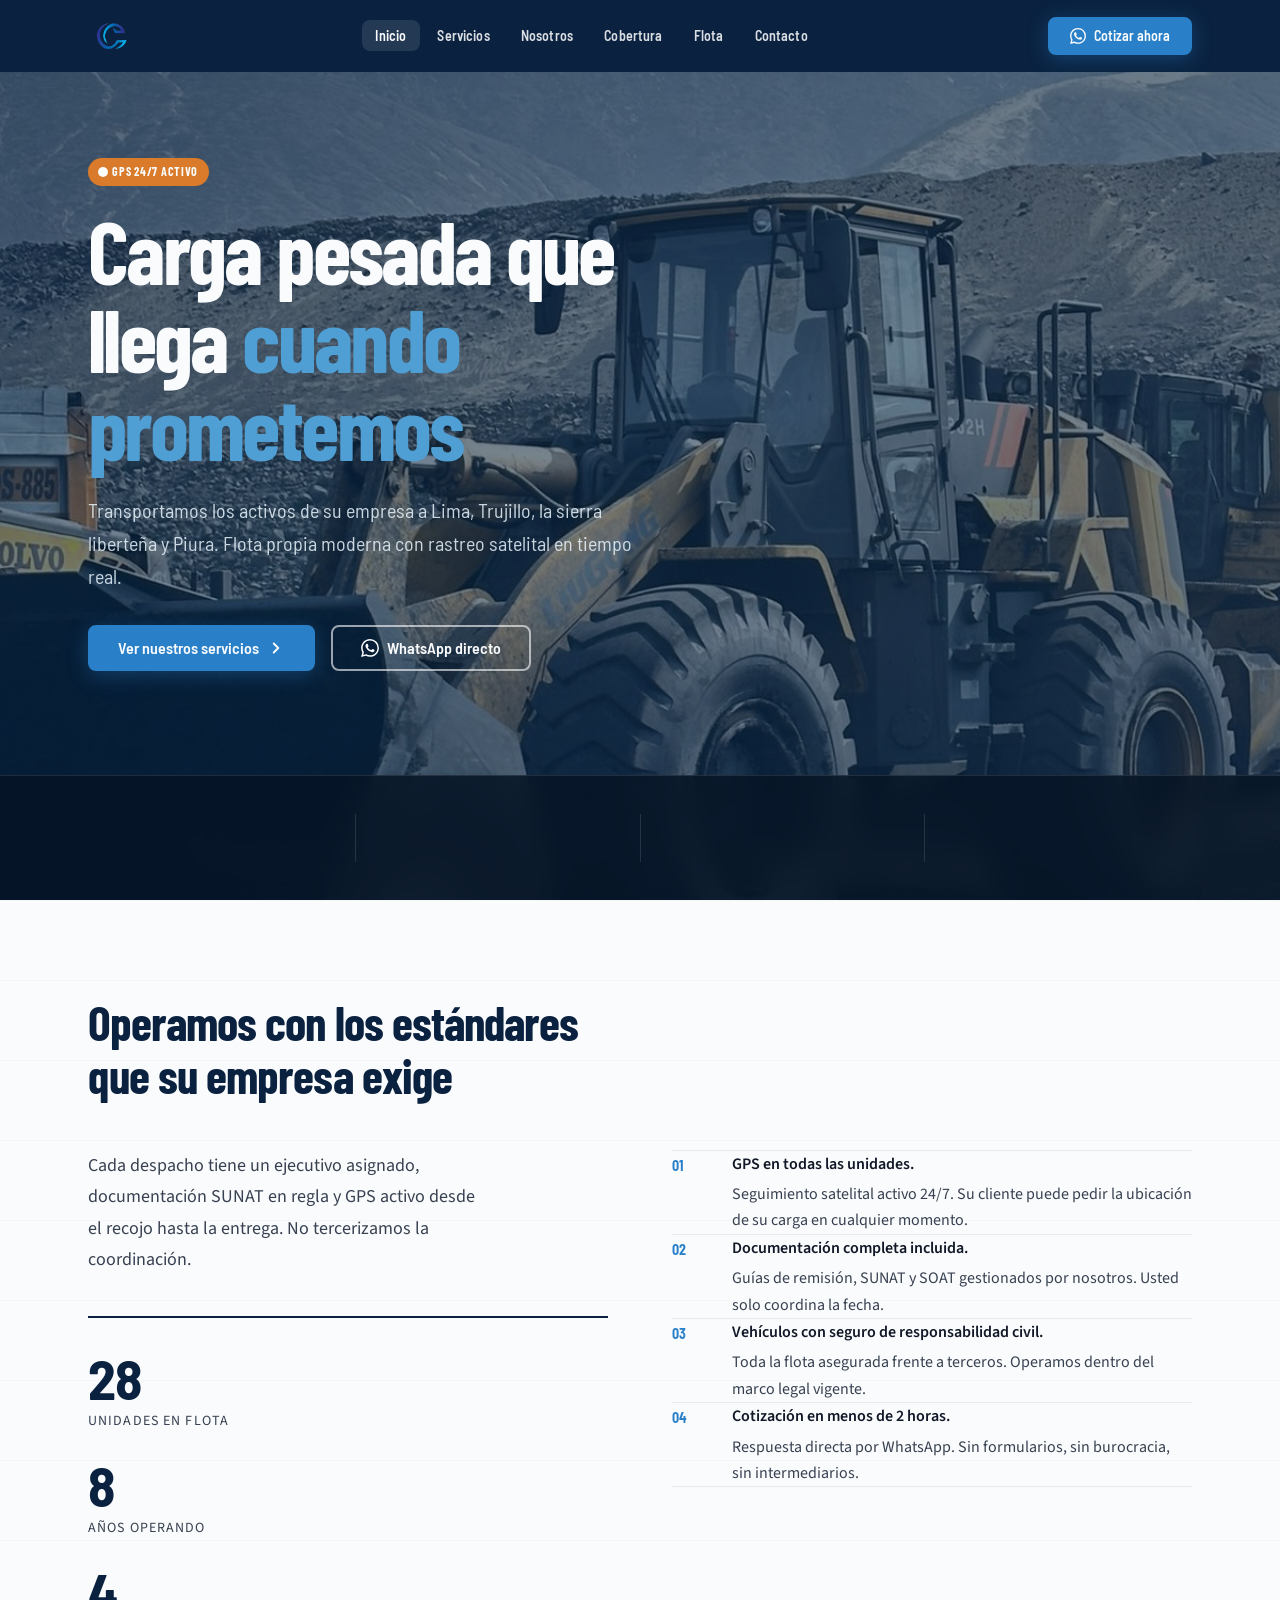
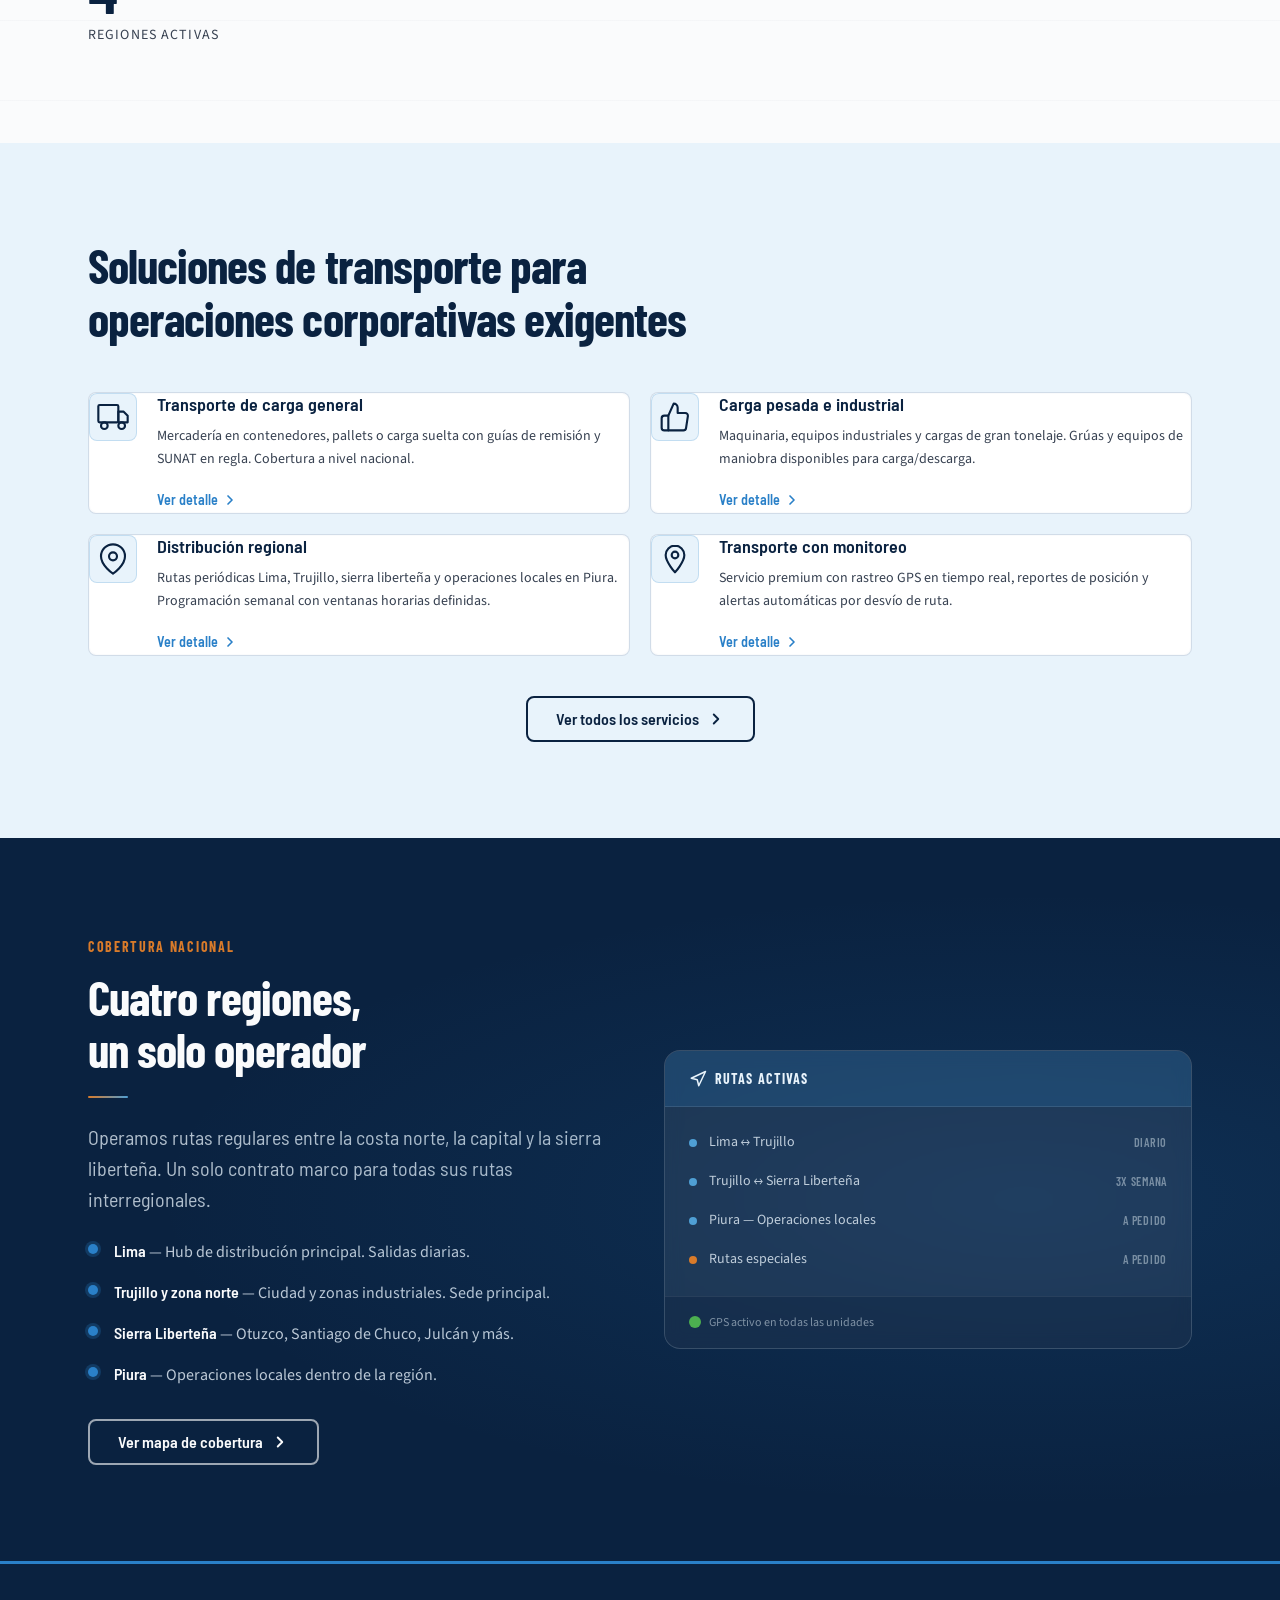
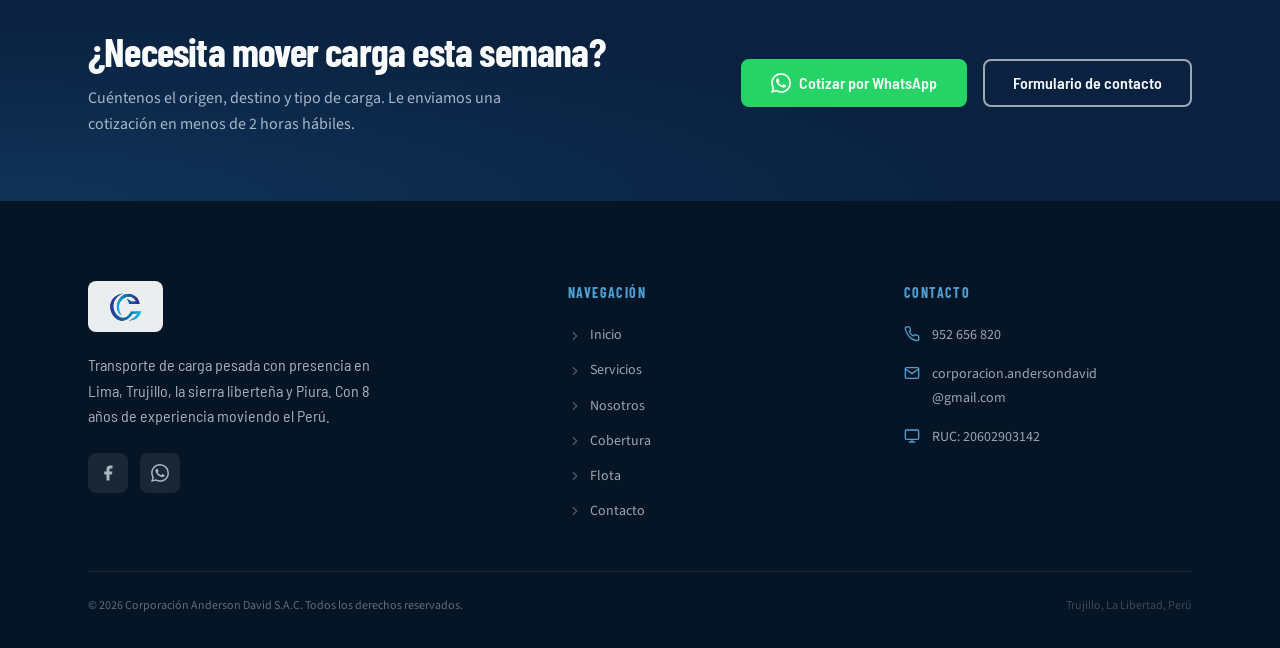
==== index.html @ 9b546cfd "feat: capa de animación completa" ====
<!DOCTYPE html>
<html lang="es">
<head>
  <meta charset="UTF-8">
  <meta name="viewport" content="width=device-width, initial-scale=1.0">

  <!-- SEO -->
  <title>Anderson David — Transporte de Carga Pesada Nacional</title>
  <meta name="description" content="Transporte de carga pesada para empresas grandes con cobertura en Lima, Trujillo, Sierra Liberteña y Piura. Flota de 28 unidades con monitoreo GPS 24/7.">
  <meta name="keywords" content="transporte carga pesada, transporte nacional Peru, carga pesada Trujillo, transporte Lima Trujillo, flota moderna GPS">
  <meta name="robots" content="index, follow">
  <link rel="canonical" href="https://andersondavid.pe/">

  <!-- Open Graph -->
  <meta property="og:type" content="website">
  <meta property="og:title" content="Corporación Anderson David — Transporte de Carga Pesada Nacional">
  <meta property="og:description" content="Flota moderna, monitoreo GPS 24/7 y entregas puntuales a todo el Perú.">
  <meta property="og:image" content="https://andersondavid.pe/assets/og-image.jpg">
  <meta property="og:url" content="https://andersondavid.pe/">
  <meta property="og:locale" content="es_PE">

  <!-- Favicon -->
  <link rel="icon" type="image/png" href="assets/logos/logo-icon-nobg.png">
  <link rel="apple-touch-icon" href="assets/logos/logo-icon-nobg.png">

  <!-- Fonts -->
  <link rel="preconnect" href="https://fonts.googleapis.com">
  <link rel="preconnect" href="https://fonts.gstatic.com" crossorigin>
  <link href="https://fonts.googleapis.com/css2?family=Barlow+Condensed:wght@600;700&family=Barlow+Semi+Condensed:wght@400;600&family=Source+Sans+3:wght@400;600&display=swap" rel="stylesheet">

  <!-- Styles -->
  <link rel="stylesheet" href="css/tokens.css">
  <link rel="stylesheet" href="css/layout.css">
  <link rel="stylesheet" href="css/home.css">
  <link rel="stylesheet" href="css/motion.css">

  <!-- Schema.org JSON-LD -->
  <script type="application/ld+json">
  {
    "@context": "https://schema.org",
    "@type": "LocalBusiness",
    "name": "Corporación Anderson David S.A.C.",
    "taxID": "20602903142",
    "telephone": "+51952656820",
    "email": "corporacion.andersondavid@gmail.com",
    "url": "https://andersondavid.pe",
    "sameAs": ["https://www.facebook.com/share/17NmHmi2Y3/"],
    "description": "Transporte de carga pesada a nivel nacional con flota moderna y monitoreo GPS 24/7.",
    "areaServed": ["Lima", "La Libertad", "Piura"],
    "serviceType": "Transporte de Carga Pesada"
  }
  </script>
</head>
<body>

  <!-- =========================================================
       NAVBAR
       ========================================================= -->
  <header class="navbar" role="banner">
    <div class="navbar__inner">

      <a href="index.html" class="navbar__logo" aria-label="Anderson David — Inicio">
        <div class="navbar__logo-wrap">
          <img src="assets/logos/logo-icon-nobg.png" alt="Corporación Anderson David S.A.C." width="40" height="40">
        </div>
      </a>

      <nav aria-label="Navegación principal">
        <ul class="navbar__nav">
          <li><a href="index.html" class="active">Inicio</a></li>
          <li><a href="servicios.html">Servicios</a></li>
          <li><a href="nosotros.html">Nosotros</a></li>
          <li><a href="cobertura.html">Cobertura</a></li>
          <li><a href="flota.html">Flota</a></li>
          <li><a href="contacto.html">Contacto</a></li>
        </ul>
      </nav>

      <div class="navbar__cta">
        <a href="https://wa.me/51952656820?text=Hola,%20me%20interesa%20cotizar%20un%20servicio%20de%20transporte"
           class="btn btn--primary"
           target="_blank" rel="noopener noreferrer">
          <svg width="16" height="16" viewBox="0 0 24 24" fill="currentColor" aria-hidden="true"><path d="M17.472 14.382c-.297-.149-1.758-.867-2.03-.967-.273-.099-.471-.148-.67.15-.197.297-.767.966-.94 1.164-.173.199-.347.223-.644.075-.297-.15-1.255-.463-2.39-1.475-.883-.788-1.48-1.761-1.653-2.059-.173-.297-.018-.458.13-.606.134-.133.298-.347.446-.52.149-.174.198-.298.298-.497.099-.198.05-.371-.025-.52-.075-.149-.669-1.612-.916-2.207-.242-.579-.487-.5-.669-.51-.173-.008-.371-.01-.57-.01-.198 0-.52.074-.792.372-.272.297-1.04 1.016-1.04 2.479 0 1.462 1.065 2.875 1.213 3.074.149.198 2.096 3.2 5.077 4.487.709.306 1.262.489 1.694.625.712.227 1.36.195 1.871.118.571-.085 1.758-.719 2.006-1.413.248-.694.248-1.289.173-1.413-.074-.124-.272-.198-.57-.347m-5.421 7.403h-.004a9.87 9.87 0 01-5.031-1.378l-.361-.214-3.741.982.998-3.648-.235-.374a9.86 9.86 0 01-1.51-5.26c.001-5.45 4.436-9.884 9.888-9.884 2.64 0 5.122 1.03 6.988 2.898a9.825 9.825 0 012.893 6.994c-.003 5.45-4.437 9.884-9.885 9.884m8.413-18.297A11.815 11.815 0 0012.05 0C5.495 0 .16 5.335.157 11.892c0 2.096.547 4.142 1.588 5.945L.057 24l6.305-1.654a11.882 11.882 0 005.683 1.448h.005c6.554 0 11.89-5.335 11.893-11.893a11.821 11.821 0 00-3.48-8.413z"/></svg>
          Cotizar ahora
        </a>
      </div>

      <!-- Hamburger -->
      <button class="navbar__hamburger" aria-label="Abrir menú" aria-expanded="false">
        <span></span>
        <span></span>
        <span></span>
      </button>
    </div>
  </header>

  <!-- Mobile drawer -->
  <div class="navbar__drawer" aria-hidden="true">
    <nav aria-label="Navegación móvil">
      <ul class="navbar__drawer-nav">
        <li><a href="index.html">Inicio</a></li>
        <li><a href="servicios.html">Servicios</a></li>
        <li><a href="nosotros.html">Nosotros</a></li>
        <li><a href="cobertura.html">Cobertura</a></li>
        <li><a href="flota.html">Flota</a></li>
        <li><a href="contacto.html">Contacto</a></li>
      </ul>
    </nav>
    <div class="navbar__drawer-cta">
      <a href="https://wa.me/51952656820?text=Hola,%20me%20interesa%20cotizar%20un%20servicio%20de%20transporte"
         class="btn btn--whatsapp"
         target="_blank" rel="noopener noreferrer">
        <svg width="18" height="18" viewBox="0 0 24 24" fill="currentColor" aria-hidden="true"><path d="M17.472 14.382c-.297-.149-1.758-.867-2.03-.967-.273-.099-.471-.148-.67.15-.197.297-.767.966-.94 1.164-.173.199-.347.223-.644.075-.297-.15-1.255-.463-2.39-1.475-.883-.788-1.48-1.761-1.653-2.059-.173-.297-.018-.458.13-.606.134-.133.298-.347.446-.52.149-.174.198-.298.298-.497.099-.198.05-.371-.025-.52-.075-.149-.669-1.612-.916-2.207-.242-.579-.487-.5-.669-.51-.173-.008-.371-.01-.57-.01-.198 0-.52.074-.792.372-.272.297-1.04 1.016-1.04 2.479 0 1.462 1.065 2.875 1.213 3.074.149.198 2.096 3.2 5.077 4.487.709.306 1.262.489 1.694.625.712.227 1.36.195 1.871.118.571-.085 1.758-.719 2.006-1.413.248-.694.248-1.289.173-1.413-.074-.124-.272-.198-.57-.347m-5.421 7.403h-.004a9.87 9.87 0 01-5.031-1.378l-.361-.214-3.741.982.998-3.648-.235-.374a9.86 9.86 0 01-1.51-5.26c.001-5.45 4.436-9.884 9.888-9.884 2.64 0 5.122 1.03 6.988 2.898a9.825 9.825 0 012.893 6.994c-.003 5.45-4.437 9.884-9.885 9.884m8.413-18.297A11.815 11.815 0 0012.05 0C5.495 0 .16 5.335.157 11.892c0 2.096.547 4.142 1.588 5.945L.057 24l6.305-1.654a11.882 11.882 0 005.683 1.448h.005c6.554 0 11.89-5.335 11.893-11.893a11.821 11.821 0 00-3.48-8.413z"/></svg>
        WhatsApp
      </a>
      <a href="servicios.html" class="btn btn--outline">Ver servicios</a>
    </div>
  </div>

  <main>

    <!-- =========================================================
         HERO
         ========================================================= -->
    <section class="hero" aria-label="Portada">
      <!-- Background: foto de flota real (Drive). Durante staging usamos un placeholder representativo) -->
      <div class="hero__bg">
        <div class="hero__overlay"></div>
        <!-- La imagen real del Drive se coloca aquí via CSS background-image -->
        <div class="hero__bg-image" role="img" aria-label="Flota de camiones de Corporación Anderson David"></div>
      </div>

      <div class="hero__content container">
        <div class="hero__text">
          <div class="hero__eyebrow" data-hero-item="0">
            <span class="badge badge--amber">
              <svg width="10" height="10" viewBox="0 0 10 10" fill="currentColor" aria-hidden="true"><circle cx="5" cy="5" r="5"/></svg>
              GPS 24/7 activo
            </span>
          </div>

          <h1 class="hero__title" data-hero-item="1">
            Carga pesada que<br>
            llega <em>cuando prometemos</em>
          </h1>

          <p class="hero__subtitle" data-hero-item="2">
            Transportamos los activos de su empresa a Lima, Trujillo, la sierra
            liberteña y Piura. Flota propia moderna con rastreo satelital en tiempo real.
          </p>

          <div class="hero__actions" data-hero-item="3">
            <a href="servicios.html" class="btn btn--primary">
              Ver nuestros servicios
              <svg width="18" height="18" viewBox="0 0 24 24" fill="none" stroke="currentColor" stroke-width="2.5" stroke-linecap="round" stroke-linejoin="round" aria-hidden="true"><path d="m9 18 6-6-6-6"/></svg>
            </a>
            <a href="https://wa.me/51952656820?text=Hola,%20me%20interesa%20cotizar%20un%20servicio%20de%20transporte"
               class="btn btn--outline"
               target="_blank" rel="noopener noreferrer">
              <svg width="18" height="18" viewBox="0 0 24 24" fill="currentColor" aria-hidden="true"><path d="M17.472 14.382c-.297-.149-1.758-.867-2.03-.967-.273-.099-.471-.148-.67.15-.197.297-.767.966-.94 1.164-.173.199-.347.223-.644.075-.297-.15-1.255-.463-2.39-1.475-.883-.788-1.48-1.761-1.653-2.059-.173-.297-.018-.458.13-.606.134-.133.298-.347.446-.52.149-.174.198-.298.298-.497.099-.198.05-.371-.025-.52-.075-.149-.669-1.612-.916-2.207-.242-.579-.487-.5-.669-.51-.173-.008-.371-.01-.57-.01-.198 0-.52.074-.792.372-.272.297-1.04 1.016-1.04 2.479 0 1.462 1.065 2.875 1.213 3.074.149.198 2.096 3.2 5.077 4.487.709.306 1.262.489 1.694.625.712.227 1.36.195 1.871.118.571-.085 1.758-.719 2.006-1.413.248-.694.248-1.289.173-1.413-.074-.124-.272-.198-.57-.347m-5.421 7.403h-.004a9.87 9.87 0 01-5.031-1.378l-.361-.214-3.741.982.998-3.648-.235-.374a9.86 9.86 0 01-1.51-5.26c.001-5.45 4.436-9.884 9.888-9.884 2.64 0 5.122 1.03 6.988 2.898a9.825 9.825 0 012.893 6.994c-.003 5.45-4.437 9.884-9.885 9.884m8.413-18.297A11.815 11.815 0 0012.05 0C5.495 0 .16 5.335.157 11.892c0 2.096.547 4.142 1.588 5.945L.057 24l6.305-1.654a11.882 11.882 0 005.683 1.448h.005c6.554 0 11.89-5.335 11.893-11.893a11.821 11.821 0 00-3.48-8.413z"/></svg>
              WhatsApp directo
            </a>
          </div>
        </div>
      </div>

      <!-- Metric bar -->
      <div class="hero__metrics" role="region" aria-label="Cifras clave">
        <div class="container">
          <div class="metrics-bar">

            <div class="metric-item" data-reveal data-reveal-delay="0">
              <div class="metric-item__value">
                <span class="metric-item__number" data-count="28" data-suffix="">0</span>
              </div>
              <div class="metric-item__label">Unidades de flota</div>
            </div>

            <div class="metric-item__divider" aria-hidden="true"></div>

            <div class="metric-item" data-reveal data-reveal-delay="80">
              <div class="metric-item__value">
                <span class="metric-item__number" data-count="4" data-suffix="">0</span>
              </div>
              <div class="metric-item__label">Regiones de cobertura</div>
            </div>

            <div class="metric-item__divider" aria-hidden="true"></div>

            <div class="metric-item" data-reveal data-reveal-delay="160">
              <div class="metric-item__value">
                <span class="metric-item__number" data-count="15" data-suffix="+">0</span>
              </div>
              <div class="metric-item__label">Años de experiencia</div>
            </div>

            <div class="metric-item__divider" aria-hidden="true"></div>

            <div class="metric-item" data-reveal data-reveal-delay="240">
              <div class="metric-item__value metric-item__value--badge">
                <span class="badge badge--amber" style="font-size:0.8rem;">
                  <svg width="9" height="9" viewBox="0 0 10 10" fill="currentColor" aria-hidden="true"><circle cx="5" cy="5" r="5"/></svg>
                  ACTIVO
                </span>
              </div>
              <div class="metric-item__label">GPS 24/7 Monitoreo</div>
            </div>

          </div>
        </div>
      </div>
    </section>

    <!-- =========================================================
         DIFERENCIADORES
         ========================================================= -->
    <section class="section section--white" aria-labelledby="diff-title">
      <div class="container">

        <div class="section-header" data-reveal>
          <h2 class="section-title" id="diff-title">
            Operamos con los estándares<br>que su empresa exige
          </h2>
        </div>

        <div class="diff-layout">

          <div class="diff-main" data-reveal>
            <p class="diff-main__lead">
              Cada despacho tiene un ejecutivo asignado, documentación SUNAT en regla y GPS activo desde el recojo hasta la entrega. No tercerizamos la coordinación.
            </p>
            <div class="diff-stats">
              <div class="diff-stat">
                <span class="diff-stat__num">28</span>
                <span class="diff-stat__label">unidades en flota</span>
              </div>
              <div class="diff-stat">
                <span class="diff-stat__num">8</span>
                <span class="diff-stat__label">años operando</span>
              </div>
              <div class="diff-stat">
                <span class="diff-stat__num">4</span>
                <span class="diff-stat__label">regiones activas</span>
              </div>
            </div>
          </div>

          <ul class="diff-list" data-reveal data-reveal-delay="120">
            <li class="diff-list__item" style="--i:0">
              <span class="diff-list__marker" aria-hidden="true">01</span>
              <div>
                <strong>GPS en todas las unidades.</strong> Seguimiento satelital activo 24/7. Su cliente puede pedir la ubicación de su carga en cualquier momento.
              </div>
            </li>
            <li class="diff-list__item" style="--i:1">
              <span class="diff-list__marker" aria-hidden="true">02</span>
              <div>
                <strong>Documentación completa incluida.</strong> Guías de remisión, SUNAT y SOAT gestionados por nosotros. Usted solo coordina la fecha.
              </div>
            </li>
            <li class="diff-list__item" style="--i:2">
              <span class="diff-list__marker" aria-hidden="true">03</span>
              <div>
                <strong>Vehículos con seguro de responsabilidad civil.</strong> Toda la flota asegurada frente a terceros. Operamos dentro del marco legal vigente.
              </div>
            </li>
            <li class="diff-list__item" style="--i:3">
              <span class="diff-list__marker" aria-hidden="true">04</span>
              <div>
                <strong>Cotización en menos de 2 horas.</strong> Respuesta directa por WhatsApp. Sin formularios, sin burocracia, sin intermediarios.
              </div>
            </li>
          </ul>

        </div>
      </div>
    </section>

    <!-- =========================================================
         SERVICIOS PREVIEW
         ========================================================= -->
    <section class="section section--ice" aria-labelledby="services-title">
      <div class="container">

        <div class="section-header" data-reveal>
          <h2 class="section-title" id="services-title">
            Soluciones de transporte para<br>operaciones corporativas exigentes
          </h2>
        </div>

        <div class="services-grid">

          <article class="service-card" data-reveal data-reveal-delay="0">
            <div class="service-card__icon-wrap">
              <svg width="32" height="32" viewBox="0 0 24 24" fill="none" stroke="currentColor" stroke-width="1.6" stroke-linecap="round" stroke-linejoin="round" aria-hidden="true">
                <rect x="1" y="3" width="15" height="13" rx="1"/>
                <path d="M16 8h4l3 3v5h-7V8z"/>
                <circle cx="5.5" cy="18.5" r="2.5"/>
                <circle cx="18.5" cy="18.5" r="2.5"/>
              </svg>
            </div>
            <div class="service-card__content">
              <h3 class="service-card__title">Transporte de carga general</h3>
              <p class="service-card__desc">
                Mercadería en contenedores, pallets o carga suelta con guías de
                remisión y SUNAT en regla. Cobertura a nivel nacional.
              </p>
              <a href="servicios.html#general" class="service-card__link">
                Ver detalle
                <svg width="16" height="16" viewBox="0 0 24 24" fill="none" stroke="currentColor" stroke-width="2.5" stroke-linecap="round" stroke-linejoin="round" aria-hidden="true"><path d="m9 18 6-6-6-6"/></svg>
              </a>
            </div>
          </article>

          <article class="service-card" data-reveal data-reveal-delay="80">
            <div class="service-card__icon-wrap">
              <svg width="32" height="32" viewBox="0 0 24 24" fill="none" stroke="currentColor" stroke-width="1.6" stroke-linecap="round" stroke-linejoin="round" aria-hidden="true">
                <path d="M14 9V5a3 3 0 0 0-3-3l-4 9v11h11.28a2 2 0 0 0 2-1.7l1.38-9a2 2 0 0 0-2-2.3H14z"/>
                <path d="M7 22H4a2 2 0 0 1-2-2v-7a2 2 0 0 1 2-2h3"/>
              </svg>
            </div>
            <div class="service-card__content">
              <h3 class="service-card__title">Carga pesada e industrial</h3>
              <p class="service-card__desc">
                Maquinaria, equipos industriales y cargas de gran tonelaje.
                Grúas y equipos de maniobra disponibles para carga/descarga.
              </p>
              <a href="servicios.html#industrial" class="service-card__link">
                Ver detalle
                <svg width="16" height="16" viewBox="0 0 24 24" fill="none" stroke="currentColor" stroke-width="2.5" stroke-linecap="round" stroke-linejoin="round" aria-hidden="true"><path d="m9 18 6-6-6-6"/></svg>
              </a>
            </div>
          </article>

          <article class="service-card" data-reveal data-reveal-delay="160">
            <div class="service-card__icon-wrap">
              <svg width="32" height="32" viewBox="0 0 24 24" fill="none" stroke="currentColor" stroke-width="1.6" stroke-linecap="round" stroke-linejoin="round" aria-hidden="true">
                <path d="M21 10c0 7-9 13-9 13s-9-6-9-13a9 9 0 0 1 18 0z"/>
                <circle cx="12" cy="10" r="3"/>
              </svg>
            </div>
            <div class="service-card__content">
              <h3 class="service-card__title">Distribución regional</h3>
              <p class="service-card__desc">
                Rutas periódicas Lima, Trujillo, sierra liberteña y operaciones locales en Piura.
                Programación semanal con ventanas horarias definidas.
              </p>
              <a href="servicios.html#regional" class="service-card__link">
                Ver detalle
                <svg width="16" height="16" viewBox="0 0 24 24" fill="none" stroke="currentColor" stroke-width="2.5" stroke-linecap="round" stroke-linejoin="round" aria-hidden="true"><path d="m9 18 6-6-6-6"/></svg>
              </a>
            </div>
          </article>

          <article class="service-card" data-reveal data-reveal-delay="240">
            <div class="service-card__icon-wrap">
              <svg width="32" height="32" viewBox="0 0 24 24" fill="none" stroke="currentColor" stroke-width="1.6" stroke-linecap="round" stroke-linejoin="round" aria-hidden="true">
                <path d="M12 2C8.13 2 5 5.13 5 9c0 5.25 7 13 7 13s7-7.75 7-13c0-3.87-3.13-7-7-7z"/>
                <circle cx="12" cy="9" r="2.5"/>
              </svg>
            </div>
            <div class="service-card__content">
              <h3 class="service-card__title">Transporte con monitoreo</h3>
              <p class="service-card__desc">
                Servicio premium con rastreo GPS en tiempo real, reportes de
                posición y alertas automáticas por desvío de ruta.
              </p>
              <a href="servicios.html#monitoreo" class="service-card__link">
                Ver detalle
                <svg width="16" height="16" viewBox="0 0 24 24" fill="none" stroke="currentColor" stroke-width="2.5" stroke-linecap="round" stroke-linejoin="round" aria-hidden="true"><path d="m9 18 6-6-6-6"/></svg>
              </a>
            </div>
          </article>

        </div>

        <div class="services-cta" data-reveal>
          <a href="servicios.html" class="btn btn--outline-navy">
            Ver todos los servicios
            <svg width="18" height="18" viewBox="0 0 24 24" fill="none" stroke="currentColor" stroke-width="2.5" stroke-linecap="round" stroke-linejoin="round" aria-hidden="true"><path d="m9 18 6-6-6-6"/></svg>
          </a>
        </div>

      </div>
    </section>

    <!-- =========================================================
         COBERTURA PREVIEW
         ========================================================= -->
    <section class="section section--navy cobertura-section" aria-labelledby="cob-title">
      <div class="cobertura-section__bg" aria-hidden="true"></div>
      <div class="container cobertura-section__inner">

        <div class="cobertura-section__text" data-reveal>
          <span class="eyebrow">Cobertura nacional</span>
          <h2 class="section-title" id="cob-title">
            Cuatro regiones,<br>un solo operador
          </h2>
          <div class="divider" style="background: linear-gradient(90deg, var(--ad-amber), var(--ad-sky-light));"></div>
          <p class="section-subtitle">
            Operamos rutas regulares entre la costa norte, la capital y la sierra
            liberteña. Un solo contrato marco para todas sus rutas interregionales.
          </p>

          <ul class="cobertura-list">
            <li class="cobertura-list__item" data-reveal data-reveal-delay="0">
              <div class="cobertura-list__dot"></div>
              <div>
                <strong>Lima</strong> — Hub de distribución principal. Salidas diarias.
              </div>
            </li>
            <li class="cobertura-list__item" data-reveal data-reveal-delay="80">
              <div class="cobertura-list__dot"></div>
              <div>
                <strong>Trujillo y zona norte</strong> — Ciudad y zonas industriales. Sede principal.
              </div>
            </li>
            <li class="cobertura-list__item" data-reveal data-reveal-delay="160">
              <div class="cobertura-list__dot"></div>
              <div>
                <strong>Sierra Liberteña</strong> — Otuzco, Santiago de Chuco, Julcán y más.
              </div>
            </li>
            <li class="cobertura-list__item" data-reveal data-reveal-delay="240">
              <div class="cobertura-list__dot"></div>
              <div>
                <strong>Piura</strong> — Operaciones locales dentro de la región.
              </div>
            </li>
          </ul>

          <div style="margin-top: var(--sp-8);" data-reveal data-reveal-delay="320">
            <a href="cobertura.html" class="btn btn--outline">
              Ver mapa de cobertura
              <svg width="18" height="18" viewBox="0 0 24 24" fill="none" stroke="currentColor" stroke-width="2.5" stroke-linecap="round" stroke-linejoin="round" aria-hidden="true"><path d="m9 18 6-6-6-6"/></svg>
            </a>
          </div>
        </div>

        <div class="cobertura-section__map" data-reveal data-reveal-delay="100">
          <!-- SVG mapa ilustrativo de las 4 regiones -->
          <div class="cobertura-map-card">
            <div class="cobertura-map-card__header">
              <svg width="18" height="18" viewBox="0 0 24 24" fill="none" stroke="currentColor" stroke-width="2" stroke-linecap="round" stroke-linejoin="round" aria-hidden="true"><polygon points="3 11 22 2 13 21 11 13 3 11"/></svg>
              Rutas activas
            </div>
            <div class="cobertura-map-card__routes">
              <div class="route-item">
                <div class="route-item__dot route-item__dot--sky"></div>
                <span>Lima ↔ Trujillo</span>
                <span class="route-item__freq">Diario</span>
              </div>
              <div class="route-item">
                <div class="route-item__dot route-item__dot--sky"></div>
                <span>Trujillo ↔ Sierra Liberteña</span>
                <span class="route-item__freq">3x semana</span>
              </div>
              <div class="route-item">
                <div class="route-item__dot route-item__dot--sky"></div>
                <span>Piura — Operaciones locales</span>
                <span class="route-item__freq">A pedido</span>
              </div>
              <div class="route-item">
                <div class="route-item__dot route-item__dot--amber"></div>
                <span>Rutas especiales</span>
                <span class="route-item__freq">A pedido</span>
              </div>
            </div>
            <div class="cobertura-map-card__footer">
              <svg width="12" height="12" viewBox="0 0 10 10" fill="currentColor" aria-hidden="true"><circle cx="5" cy="5" r="5"/></svg>
              GPS activo en todas las unidades
            </div>
          </div>
        </div>

      </div>
    </section>

    <!-- =========================================================
         CTA BANNER
         ========================================================= -->
    <section class="cta-banner" aria-label="Llamado a la acción">
      <div class="container">
        <div class="cta-banner__inner" data-reveal>
          <div class="cta-banner__text">
            <h2 class="cta-banner__title">
              ¿Necesita mover carga esta semana?
            </h2>
            <p class="cta-banner__subtitle">
              Cuéntenos el origen, destino y tipo de carga. Le enviamos una cotización
              en menos de 2 horas hábiles.
            </p>
          </div>
          <div class="cta-banner__actions">
            <a href="https://wa.me/51952656820?text=Hola,%20necesito%20cotizar%20un%20servicio%20de%20transporte"
               class="btn btn--whatsapp"
               target="_blank" rel="noopener noreferrer">
              <svg width="20" height="20" viewBox="0 0 24 24" fill="currentColor" aria-hidden="true"><path d="M17.472 14.382c-.297-.149-1.758-.867-2.03-.967-.273-.099-.471-.148-.67.15-.197.297-.767.966-.94 1.164-.173.199-.347.223-.644.075-.297-.15-1.255-.463-2.39-1.475-.883-.788-1.48-1.761-1.653-2.059-.173-.297-.018-.458.13-.606.134-.133.298-.347.446-.52.149-.174.198-.298.298-.497.099-.198.05-.371-.025-.52-.075-.149-.669-1.612-.916-2.207-.242-.579-.487-.5-.669-.51-.173-.008-.371-.01-.57-.01-.198 0-.52.074-.792.372-.272.297-1.04 1.016-1.04 2.479 0 1.462 1.065 2.875 1.213 3.074.149.198 2.096 3.2 5.077 4.487.709.306 1.262.489 1.694.625.712.227 1.36.195 1.871.118.571-.085 1.758-.719 2.006-1.413.248-.694.248-1.289.173-1.413-.074-.124-.272-.198-.57-.347m-5.421 7.403h-.004a9.87 9.87 0 01-5.031-1.378l-.361-.214-3.741.982.998-3.648-.235-.374a9.86 9.86 0 01-1.51-5.26c.001-5.45 4.436-9.884 9.888-9.884 2.64 0 5.122 1.03 6.988 2.898a9.825 9.825 0 012.893 6.994c-.003 5.45-4.437 9.884-9.885 9.884m8.413-18.297A11.815 11.815 0 0012.05 0C5.495 0 .16 5.335.157 11.892c0 2.096.547 4.142 1.588 5.945L.057 24l6.305-1.654a11.882 11.882 0 005.683 1.448h.005c6.554 0 11.89-5.335 11.893-11.893a11.821 11.821 0 00-3.48-8.413z"/></svg>
              Cotizar por WhatsApp
            </a>
            <a href="contacto.html" class="btn btn--outline">
              Formulario de contacto
            </a>
          </div>
        </div>
      </div>
    </section>

  </main>

  <!-- =========================================================
       FOOTER
       ========================================================= -->
  <footer class="footer" role="contentinfo">
    <div class="container">
      <div class="footer__grid">

        <!-- Col 1: Marca -->
        <div class="footer__brand">
          <a href="index.html" aria-label="Anderson David — Inicio">
            <div class="footer__logo-wrap">
              <img src="assets/logos/logo-icon-nobg.png" alt="Corporación Anderson David S.A.C." width="36" height="36">
            </div>
          </a>
          <p class="footer__tagline">
            Transporte de carga pesada con presencia en Lima, Trujillo, la sierra
            liberteña y Piura. Con 8 años de experiencia moviendo el Perú.
          </p>
          <div class="footer__social">
            <a href="https://www.facebook.com/share/17NmHmi2Y3/"
               class="footer__social-link"
               target="_blank" rel="noopener noreferrer"
               aria-label="Facebook de Anderson David">
              <svg width="18" height="18" viewBox="0 0 24 24" fill="currentColor" aria-hidden="true"><path d="M18 2h-3a5 5 0 0 0-5 5v3H7v4h3v8h4v-8h3l1-4h-4V7a1 1 0 0 1 1-1h3z"/></svg>
            </a>
            <a href="https://wa.me/51952656820"
               class="footer__social-link"
               target="_blank" rel="noopener noreferrer"
               aria-label="WhatsApp de Anderson David">
              <svg width="18" height="18" viewBox="0 0 24 24" fill="currentColor" aria-hidden="true"><path d="M17.472 14.382c-.297-.149-1.758-.867-2.03-.967-.273-.099-.471-.148-.67.15-.197.297-.767.966-.94 1.164-.173.199-.347.223-.644.075-.297-.15-1.255-.463-2.39-1.475-.883-.788-1.48-1.761-1.653-2.059-.173-.297-.018-.458.13-.606.134-.133.298-.347.446-.52.149-.174.198-.298.298-.497.099-.198.05-.371-.025-.52-.075-.149-.669-1.612-.916-2.207-.242-.579-.487-.5-.669-.51-.173-.008-.371-.01-.57-.01-.198 0-.52.074-.792.372-.272.297-1.04 1.016-1.04 2.479 0 1.462 1.065 2.875 1.213 3.074.149.198 2.096 3.2 5.077 4.487.709.306 1.262.489 1.694.625.712.227 1.36.195 1.871.118.571-.085 1.758-.719 2.006-1.413.248-.694.248-1.289.173-1.413-.074-.124-.272-.198-.57-.347m-5.421 7.403h-.004a9.87 9.87 0 01-5.031-1.378l-.361-.214-3.741.982.998-3.648-.235-.374a9.86 9.86 0 01-1.51-5.26c.001-5.45 4.436-9.884 9.888-9.884 2.64 0 5.122 1.03 6.988 2.898a9.825 9.825 0 012.893 6.994c-.003 5.45-4.437 9.884-9.885 9.884m8.413-18.297A11.815 11.815 0 0012.05 0C5.495 0 .16 5.335.157 11.892c0 2.096.547 4.142 1.588 5.945L.057 24l6.305-1.654a11.882 11.882 0 005.683 1.448h.005c6.554 0 11.89-5.335 11.893-11.893a11.821 11.821 0 00-3.48-8.413z"/></svg>
            </a>
          </div>
        </div>

        <!-- Col 2: Navegación -->
        <div>
          <p class="footer__col-title">Navegación</p>
          <ul class="footer__links">
            <li><a href="index.html">
              <svg width="14" height="14" viewBox="0 0 24 24" fill="none" stroke="currentColor" stroke-width="2" stroke-linecap="round" stroke-linejoin="round" aria-hidden="true"><path d="m9 18 6-6-6-6"/></svg>
              Inicio
            </a></li>
            <li><a href="servicios.html">
              <svg width="14" height="14" viewBox="0 0 24 24" fill="none" stroke="currentColor" stroke-width="2" stroke-linecap="round" stroke-linejoin="round" aria-hidden="true"><path d="m9 18 6-6-6-6"/></svg>
              Servicios
            </a></li>
            <li><a href="nosotros.html">
              <svg width="14" height="14" viewBox="0 0 24 24" fill="none" stroke="currentColor" stroke-width="2" stroke-linecap="round" stroke-linejoin="round" aria-hidden="true"><path d="m9 18 6-6-6-6"/></svg>
              Nosotros
            </a></li>
            <li><a href="cobertura.html">
              <svg width="14" height="14" viewBox="0 0 24 24" fill="none" stroke="currentColor" stroke-width="2" stroke-linecap="round" stroke-linejoin="round" aria-hidden="true"><path d="m9 18 6-6-6-6"/></svg>
              Cobertura
            </a></li>
            <li><a href="flota.html">
              <svg width="14" height="14" viewBox="0 0 24 24" fill="none" stroke="currentColor" stroke-width="2" stroke-linecap="round" stroke-linejoin="round" aria-hidden="true"><path d="m9 18 6-6-6-6"/></svg>
              Flota
            </a></li>
            <li><a href="contacto.html">
              <svg width="14" height="14" viewBox="0 0 24 24" fill="none" stroke="currentColor" stroke-width="2" stroke-linecap="round" stroke-linejoin="round" aria-hidden="true"><path d="m9 18 6-6-6-6"/></svg>
              Contacto
            </a></li>
          </ul>
        </div>

        <!-- Col 3: Contacto -->
        <div>
          <p class="footer__col-title">Contacto</p>

          <div class="footer__contact-item">
            <svg width="16" height="16" viewBox="0 0 24 24" fill="none" stroke="currentColor" stroke-width="2" stroke-linecap="round" stroke-linejoin="round" aria-hidden="true"><path d="M22 16.92v3a2 2 0 0 1-2.18 2 19.79 19.79 0 0 1-8.63-3.07A19.5 19.5 0 0 1 4.99 12a19.79 19.79 0 0 1-3.07-8.67A2 2 0 0 1 3.92 1.28h3a2 2 0 0 1 2 1.72c.127.96.361 1.903.7 2.81a2 2 0 0 1-.45 2.11L8.09 9a16 16 0 0 0 6 6l1.27-1.27a2 2 0 0 1 2.11-.45c.907.339 1.85.573 2.81.7a2 2 0 0 1 1.72 2.01z"/></svg>
            <div>
              <a href="tel:+51952656820">952 656 820</a>
            </div>
          </div>

          <div class="footer__contact-item">
            <svg width="16" height="16" viewBox="0 0 24 24" fill="none" stroke="currentColor" stroke-width="2" stroke-linecap="round" stroke-linejoin="round" aria-hidden="true"><path d="M4 4h16c1.1 0 2 .9 2 2v12c0 1.1-.9 2-2 2H4c-1.1 0-2-.9-2-2V6c0-1.1.9-2 2-2z"/><polyline points="22,6 12,13 2,6"/></svg>
            <div>
              <a href="mailto:corporacion.andersondavid@gmail.com">corporacion.andersondavid<br>@gmail.com</a>
            </div>
          </div>

          <div class="footer__contact-item">
            <svg width="16" height="16" viewBox="0 0 24 24" fill="none" stroke="currentColor" stroke-width="2" stroke-linecap="round" stroke-linejoin="round" aria-hidden="true"><rect x="2" y="3" width="20" height="14" rx="2"/><line x1="8" y1="21" x2="16" y2="21"/><line x1="12" y1="17" x2="12" y2="21"/></svg>
            <div>
              RUC: 20602903142
            </div>
          </div>

        </div>

      </div>

      <!-- Bottom bar -->
      <div class="footer__bottom">
        <p class="footer__copy">
          &copy; 2026 Corporación Anderson David S.A.C. Todos los derechos reservados.
        </p>
        <div class="footer__legal">
          <span class="footer__copy" style="opacity:0.6;">Trujillo, La Libertad, Perú</span>
        </div>
      </div>

    </div>
  </footer>

  <script src="js/main.js" defer></script>
</body>
</html>
---- css/tokens.css ----
/* ============================================================
   CORPORACIÓN ANDERSON DAVID S.A.C. — Design Tokens
   Ag.3 Arquitectura Técnica · Altive Solutions
   ============================================================ */

@import url('https://fonts.googleapis.com/css2?family=Barlow+Condensed:wght@600;700&family=Barlow+Semi+Condensed:wght@400;600&family=Source+Sans+3:wght@400;600&display=swap');

/* --- Paleta de color --------------------------------------- */
:root {
  --ad-navy:   #0A2240;
  --ad-blue:   #1B4F8A;
  --ad-sky:    #2A80C8;
  --ad-ice:    #E8F3FB;
  --ad-white:  #FAFBFC;
  --ad-ink:    #111827;
  --ad-slate:  #374151;
  --ad-amber:  #D97B2A;

  /* Derivados */
  --ad-navy-deep:   #061525;
  --ad-navy-mid:    #0e2e52;
  --ad-sky-light:   #4f9fd4;
  --ad-sky-dark:    #1a6aab;
  --ad-ice-dark:    #cde5f5;
  --ad-amber-light: #e8952f;
  --ad-text-muted:  #6B7280;

  /* --- Tipografía ------------------------------------------ */
  --font-display:  'Barlow Condensed', sans-serif;
  --font-heading:  'Barlow Semi Condensed', sans-serif;
  --font-body:     'Source Sans 3', sans-serif;

  --fs-xs:    0.75rem;    /* 12px */
  --fs-sm:    0.875rem;   /* 14px */
  --fs-base:  1rem;       /* 16px */
  --fs-md:    1.125rem;   /* 18px */
  --fs-lg:    1.25rem;    /* 20px */
  --fs-xl:    1.5rem;     /* 24px */
  --fs-2xl:   2rem;       /* 32px */
  --fs-3xl:   2.5rem;     /* 40px */
  --fs-4xl:   3rem;       /* 48px */
  --fs-5xl:   3.75rem;    /* 60px */
  --fs-6xl:   4.5rem;     /* 72px */

  /* --- Espaciado ------------------------------------------- */
  --sp-1:   0.25rem;
  --sp-2:   0.5rem;
  --sp-3:   0.75rem;
  --sp-4:   1rem;
  --sp-5:   1.25rem;
  --sp-6:   1.5rem;
  --sp-8:   2rem;
  --sp-10:  2.5rem;
  --sp-12:  3rem;
  --sp-16:  4rem;
  --sp-20:  5rem;
  --sp-24:  6rem;
  --sp-32:  8rem;

  /* --- Radios ---------------------------------------------- */
  --r-sm:   4px;
  --r-md:   8px;
  --r-lg:   12px;
  --r-xl:   16px;
  --r-full: 9999px;

  /* --- Sombras --------------------------------------------- */
  --shadow-sm:  0 1px 3px rgba(10,34,64,0.12), 0 1px 2px rgba(10,34,64,0.08);
  --shadow-md:  0 4px 12px rgba(10,34,64,0.15), 0 2px 6px rgba(10,34,64,0.10);
  --shadow-lg:  0 10px 30px rgba(10,34,64,0.20), 0 4px 12px rgba(10,34,64,0.12);
  --shadow-xl:  0 20px 50px rgba(10,34,64,0.25), 0 8px 20px rgba(10,34,64,0.15);
  --shadow-sky: 0 4px 20px rgba(42,128,200,0.35);

  /* --- Transiciones ---------------------------------------- */
  --ease-out:     cubic-bezier(0.16, 1, 0.3, 1);
  --ease-in-out:  cubic-bezier(0.4, 0, 0.2, 1);
  --dur-fast:     150ms;
  --dur-base:     250ms;
  --dur-slow:     350ms;
  --dur-reveal:   500ms;

  /* --- Z-index scale --------------------------------------- */
  --z-base:     0;
  --z-raised:   10;
  --z-dropdown: 100;
  --z-sticky:   200;
  --z-modal-bg: 300;
  --z-modal:    400;
  --z-toast:    500;
  --z-tooltip:  600;

  /* --- Layout --------------------------------------------- */
  --container-max: 1200px;
  --container-pad: clamp(var(--sp-5), 5vw, var(--sp-12));
  --section-pad-y: clamp(var(--sp-16), 8vw, var(--sp-24));
}

/* --- Reset base ------------------------------------------- */
*, *::before, *::after { box-sizing: border-box; margin: 0; padding: 0; }

html {
  scroll-behavior: smooth;
  -webkit-text-size-adjust: 100%;
}

body {
  font-family: var(--font-body);
  font-size: var(--fs-base);
  line-height: 1.65;
  color: var(--ad-ink);
  background-color: var(--ad-white);
  -webkit-font-smoothing: antialiased;
}

img, picture, video, canvas, svg {
  display: block;
  max-width: 100%;
}

input, button, textarea, select {
  font: inherit;
}

p, h1, h2, h3, h4 {
  overflow-wrap: break-word;
}

/* --- Utilidades globales ---------------------------------- */
.container {
  width: 100%;
  max-width: var(--container-max);
  margin-inline: auto;
  padding-inline: var(--container-pad);
}

.section {
  padding-block: var(--section-pad-y);
}

.section--ice {
  background-color: var(--ad-ice);
}

.section--navy {
  background-color: var(--ad-navy);
  color: var(--ad-white);
}

/* Eyebrow label */
.eyebrow {
  font-family: var(--font-display);
  font-size: var(--fs-sm);
  font-weight: 700;
  letter-spacing: 0.12em;
  text-transform: uppercase;
  color: var(--ad-sky);
  display: inline-block;
  margin-bottom: var(--sp-3);
}

.section--navy .eyebrow {
  color: var(--ad-amber);
}

/* Headings */
.section-title {
  font-family: var(--font-display);
  font-weight: 700;
  font-size: clamp(var(--fs-2xl), 4vw, var(--fs-4xl));
  line-height: 1.1;
  letter-spacing: -0.02em;
  color: var(--ad-navy);
  text-wrap: balance;
}

.section--navy .section-title,
.section--blue .section-title {
  color: var(--ad-white);
}

.section-subtitle {
  font-family: var(--font-heading);
  font-size: clamp(var(--fs-md), 2vw, var(--fs-lg));
  color: var(--ad-slate);
  margin-top: var(--sp-4);
  max-width: 60ch;
  line-height: 1.55;
}

.section--navy .section-subtitle {
  color: rgba(232,243,251,0.75);
}

/* Botones */
.btn {
  display: inline-flex;
  align-items: center;
  gap: var(--sp-2);
  font-family: var(--font-heading);
  font-size: var(--fs-base);
  font-weight: 600;
  padding: 0.75rem 1.75rem;
  border-radius: var(--r-md);
  text-decoration: none;
  border: 2px solid transparent;
  cursor: pointer;
  transition: all var(--dur-base) var(--ease-out);
  white-space: nowrap;
  line-height: 1;
}

.btn--primary {
  background-color: var(--ad-sky);
  color: var(--ad-white);
  border-color: var(--ad-sky);
  box-shadow: var(--shadow-sky);
}

.btn--primary:hover {
  background-color: var(--ad-sky-dark);
  border-color: var(--ad-sky-dark);
  transform: translateY(-2px);
  box-shadow: 0 6px 24px rgba(42,128,200,0.45);
}

.btn--outline {
  background-color: transparent;
  color: var(--ad-white);
  border-color: rgba(255,255,255,0.6);
}

.btn--outline:hover {
  background-color: rgba(255,255,255,0.12);
  border-color: var(--ad-white);
  transform: translateY(-2px);
}

.btn--outline-navy {
  background-color: transparent;
  color: var(--ad-navy);
  border-color: var(--ad-navy);
}

.btn--outline-navy:hover {
  background-color: var(--ad-navy);
  color: var(--ad-white);
  transform: translateY(-2px);
}

.btn--whatsapp {
  background-color: #25D366;
  color: var(--ad-white);
  border-color: #25D366;
}

.btn--whatsapp:hover {
  background-color: #1eb855;
  border-color: #1eb855;
  transform: translateY(-2px);
}

.btn svg {
  flex-shrink: 0;
}

/* Badge */
.badge {
  display: inline-flex;
  align-items: center;
  gap: var(--sp-1);
  padding: 0.25rem 0.65rem;
  border-radius: var(--r-full);
  font-family: var(--font-display);
  font-size: var(--fs-xs);
  font-weight: 700;
  letter-spacing: 0.06em;
  text-transform: uppercase;
}

.badge--amber {
  background-color: var(--ad-amber);
  color: var(--ad-white);
}

.badge--sky {
  background-color: var(--ad-sky);
  color: var(--ad-white);
}

/* Reveal animation */
.reveal {
  opacity: 1;
  transform: none;
}

.reveal[data-reveal] {
  opacity: 0;
  transform: translateY(16px);
  transition: opacity var(--dur-reveal) var(--ease-out),
              transform var(--dur-reveal) var(--ease-out);
}

.reveal[data-reveal].is-visible {
  opacity: 1;
  transform: none;
}

@media (prefers-reduced-motion: reduce) {
  .reveal[data-reveal] {
    opacity: 1;
    transform: none;
    transition: none;
  }
}

/* Divider line — uso reservado, no en cada sección */
.divider {
  width: 40px;
  height: 2px;
  background: var(--ad-sky);
  border-radius: 1px;
  margin-top: var(--sp-5);
  margin-bottom: var(--sp-6);
}
---- css/layout.css ----
/* ============================================================
   NAVBAR + FOOTER — Corporación Anderson David
   ============================================================ */

/* ============================================================
   NAVBAR
   ============================================================ */
.navbar {
  position: fixed;
  top: 0;
  left: 0;
  right: 0;
  z-index: var(--z-sticky);
  background-color: var(--ad-navy);
  height: 72px;
  display: flex;
  align-items: center;
  transition: background-color var(--dur-base) var(--ease-out),
              box-shadow var(--dur-base) var(--ease-out);
}

.navbar.scrolled {
  background-color: var(--ad-white);
  box-shadow: var(--shadow-md);
}

.navbar__inner {
  display: flex;
  align-items: center;
  justify-content: space-between;
  width: 100%;
  max-width: var(--container-max);
  margin-inline: auto;
  padding-inline: var(--container-pad);
}

/* Logo */
.navbar__logo {
  flex-shrink: 0;
  text-decoration: none;
}

.navbar__logo-wrap {
  background-color: transparent;
  border-radius: var(--r-md);
  padding: 0.2rem;
  display: flex;
  align-items: center;
  transition: opacity var(--dur-base);
}

.navbar__logo-wrap:hover {
  opacity: 0.85;
}

.navbar.scrolled .navbar__logo-wrap {
  background-color: transparent;
  padding: 0.2rem;
}

.navbar__logo img {
  height: 36px;
  width: auto;
}

.navbar.scrolled .navbar__logo img {
  filter: none;
}

/* Nav links */
.navbar__nav {
  display: flex;
  align-items: center;
  gap: var(--sp-1);
  list-style: none;
}

.navbar__nav a {
  font-family: var(--font-heading);
  font-size: var(--fs-sm);
  font-weight: 600;
  text-decoration: none;
  color: rgba(255,255,255,0.85);
  padding: 0.45rem 0.85rem;
  border-radius: var(--r-md);
  transition: color var(--dur-fast), background-color var(--dur-fast);
  letter-spacing: 0.01em;
}

.navbar__nav a:hover,
.navbar__nav a.active {
  color: var(--ad-white);
  background-color: rgba(255,255,255,0.1);
}

.navbar.scrolled .navbar__nav a {
  color: var(--ad-slate);
}

.navbar.scrolled .navbar__nav a:hover,
.navbar.scrolled .navbar__nav a.active {
  color: var(--ad-navy);
  background-color: var(--ad-ice);
}

/* CTA button en navbar */
.navbar__cta {
  flex-shrink: 0;
}

.navbar__cta .btn {
  font-size: var(--fs-sm);
  padding: 0.55rem 1.25rem;
}

/* Hamburger */
.navbar__hamburger {
  display: none;
  flex-direction: column;
  gap: 5px;
  background: none;
  border: none;
  cursor: pointer;
  padding: var(--sp-2);
  z-index: var(--z-toast);
}

.navbar__hamburger span {
  display: block;
  width: 24px;
  height: 2px;
  background-color: var(--ad-white);
  border-radius: 2px;
  transition: all var(--dur-base) var(--ease-out);
}

.navbar.scrolled .navbar__hamburger span {
  background-color: var(--ad-navy);
}

.navbar__hamburger.is-open span:nth-child(1) {
  transform: translateY(7px) rotate(45deg);
}
.navbar__hamburger.is-open span:nth-child(2) {
  opacity: 0;
  transform: scaleX(0);
}
.navbar__hamburger.is-open span:nth-child(3) {
  transform: translateY(-7px) rotate(-45deg);
}

/* Mobile drawer */
.navbar__drawer {
  position: fixed;
  top: 72px;
  left: 0;
  right: 0;
  background-color: var(--ad-navy-deep);
  padding: var(--sp-6) var(--container-pad);
  transform: translateY(-110%);
  transition: transform var(--dur-slow) var(--ease-out);
  z-index: calc(var(--z-sticky) - 1);
  border-top: 1px solid rgba(255,255,255,0.1);
}

.navbar__drawer.is-open {
  transform: translateY(0);
}

.navbar__drawer-nav {
  list-style: none;
  display: flex;
  flex-direction: column;
  gap: var(--sp-1);
  margin-bottom: var(--sp-6);
}

.navbar__drawer-nav a {
  display: block;
  font-family: var(--font-heading);
  font-size: var(--fs-lg);
  font-weight: 600;
  color: rgba(255,255,255,0.85);
  text-decoration: none;
  padding: var(--sp-3) var(--sp-4);
  border-radius: var(--r-md);
  transition: all var(--dur-fast);
}

.navbar__drawer-nav a:hover {
  color: var(--ad-white);
  background-color: rgba(255,255,255,0.08);
}

.navbar__drawer-cta {
  display: flex;
  flex-direction: column;
  gap: var(--sp-3);
}

/* Responsive */
@media (max-width: 900px) {
  .navbar__nav,
  .navbar__cta {
    display: none;
  }

  .navbar__hamburger {
    display: flex;
  }
}


/* ============================================================
   FOOTER
   ============================================================ */
.footer {
  background-color: var(--ad-navy-deep);
  color: rgba(232,243,251,0.75);
  padding-top: var(--sp-20);
  padding-bottom: var(--sp-8);
}

.footer__grid {
  display: grid;
  grid-template-columns: 1.5fr 1fr 1fr;
  gap: var(--sp-12);
  padding-bottom: var(--sp-12);
  border-bottom: 1px solid rgba(255,255,255,0.1);
}

/* Col 1: marca */
.footer__brand {}

.footer__logo-wrap {
  background-color: rgba(255,255,255,0.92);
  border-radius: var(--r-md);
  padding: 0.4rem 1rem;
  display: inline-flex;
  margin-bottom: var(--sp-5);
}

.footer__logo-wrap img {
  height: 38px;
  width: auto;
}

.footer__tagline {
  font-family: var(--font-heading);
  font-size: var(--fs-base);
  line-height: 1.6;
  color: rgba(232,243,251,0.7);
  max-width: 36ch;
  margin-bottom: var(--sp-6);
}

.footer__social {
  display: flex;
  gap: var(--sp-3);
}

.footer__social-link {
  display: flex;
  align-items: center;
  justify-content: center;
  width: 40px;
  height: 40px;
  border-radius: var(--r-md);
  background-color: rgba(255,255,255,0.08);
  color: rgba(232,243,251,0.7);
  text-decoration: none;
  transition: all var(--dur-base);
}

.footer__social-link:hover {
  background-color: var(--ad-sky);
  color: var(--ad-white);
  transform: translateY(-3px);
}

/* Cols 2 y 3 */
.footer__col-title {
  font-family: var(--font-display);
  font-size: var(--fs-sm);
  font-weight: 700;
  letter-spacing: 0.1em;
  text-transform: uppercase;
  color: var(--ad-sky-light);
  margin-bottom: var(--sp-5);
}

.footer__links {
  list-style: none;
  display: flex;
  flex-direction: column;
  gap: var(--sp-3);
}

.footer__links a {
  font-family: var(--font-body);
  font-size: var(--fs-sm);
  color: rgba(232,243,251,0.65);
  text-decoration: none;
  transition: color var(--dur-fast);
  display: flex;
  align-items: center;
  gap: var(--sp-2);
}

.footer__links a:hover {
  color: var(--ad-white);
}

.footer__links a svg {
  flex-shrink: 0;
  opacity: 0.5;
}

/* Contacto items */
.footer__contact-item {
  display: flex;
  align-items: flex-start;
  gap: var(--sp-3);
  margin-bottom: var(--sp-4);
  font-size: var(--fs-sm);
  color: rgba(232,243,251,0.65);
}

.footer__contact-item svg {
  flex-shrink: 0;
  margin-top: 2px;
  color: var(--ad-sky-light);
}

.footer__contact-item a {
  color: inherit;
  text-decoration: none;
  transition: color var(--dur-fast);
}

.footer__contact-item a:hover {
  color: var(--ad-white);
}

/* Bottom bar */
.footer__bottom {
  padding-top: var(--sp-6);
  display: flex;
  align-items: center;
  justify-content: space-between;
  gap: var(--sp-4);
  flex-wrap: wrap;
}

.footer__copy {
  font-size: var(--fs-xs);
  color: rgba(232,243,251,0.4);
}

.footer__legal {
  display: flex;
  gap: var(--sp-4);
}

.footer__legal a {
  font-size: var(--fs-xs);
  color: rgba(232,243,251,0.4);
  text-decoration: none;
  transition: color var(--dur-fast);
}

.footer__legal a:hover {
  color: rgba(232,243,251,0.8);
}

/* Responsive footer */
@media (max-width: 900px) {
  .footer__grid {
    grid-template-columns: 1fr 1fr;
    gap: var(--sp-10);
  }

  .footer__brand {
    grid-column: 1 / -1;
  }
}

@media (max-width: 600px) {
  .footer__grid {
    grid-template-columns: 1fr;
    gap: var(--sp-8);
  }

  .footer__bottom {
    flex-direction: column;
    align-items: flex-start;
    gap: var(--sp-2);
  }
}

/* ─── Todos los links de navegación activos ─── */

/* ─── Navbar blur al scroll — motion patch ─── */
.navbar {
  transition:
    background-color 200ms cubic-bezier(0.25, 1, 0.5, 1),
    backdrop-filter  200ms cubic-bezier(0.25, 1, 0.5, 1),
    box-shadow       200ms cubic-bezier(0.25, 1, 0.5, 1);
}

.navbar.is-scrolled {
  background-color: rgba(255, 255, 255, 0.88) !important;
  backdrop-filter: blur(14px);
  -webkit-backdrop-filter: blur(14px);
  box-shadow: 0 1px 0 rgba(10, 34, 64, 0.10);
}
---- css/home.css ----
/* ============================================================
   HOME — home.css
   Hero · Diferenciadores · Servicios Preview · Cobertura · CTA
   ============================================================ */

/* ============================================================
   HERO
   ============================================================ */
.hero {
  position: relative;
  min-height: 100svh;
  min-height: 100vh;
  display: flex;
  flex-direction: column;
  padding-top: 72px; /* navbar height */
}

/* Background */
.hero__bg {
  position: absolute;
  inset: 0;
  z-index: 0;
}

.hero__bg-image {
  position: absolute;
  inset: 0;
  background-color: var(--ad-navy);
  background-image: url('../assets/images/hero-flota.jpg');
  background-size: cover;
  background-position: center 40%;
}

.hero__overlay {
  position: absolute;
  inset: 0;
  background: linear-gradient(
    160deg,
    rgba(10, 34, 64, 0.72) 0%,
    rgba(10, 34, 64, 0.55) 50%,
    rgba(10, 34, 64, 0.65) 100%
  );
  z-index: 1;
}

/* Content */
.hero__content {
  position: relative;
  z-index: 2;
  flex: 1;
  display: flex;
  align-items: center;
  padding-top: clamp(var(--sp-12), 8vh, var(--sp-24));
  padding-bottom: clamp(var(--sp-16), 10vh, var(--sp-32));
}

.hero__text {
  max-width: 720px;
}

.hero__eyebrow {
  margin-bottom: var(--sp-5);
}

.hero__title {
  font-family: var(--font-display);
  font-weight: 700;
  font-size: clamp(2.5rem, 7vw, 5.5rem);
  line-height: 1.0;
  letter-spacing: -0.03em;
  color: var(--ad-white);
  margin-bottom: var(--sp-6);
  text-wrap: balance;
}

.hero__title em {
  font-style: normal;
  color: var(--ad-sky-light);
}

.hero__subtitle {
  font-family: var(--font-heading);
  font-size: clamp(var(--fs-base), 2vw, var(--fs-lg));
  color: rgba(232, 243, 251, 0.85);
  line-height: 1.65;
  max-width: 56ch;
  margin-bottom: var(--sp-8);
}

.hero__actions {
  display: flex;
  flex-wrap: wrap;
  gap: var(--sp-4);
}

/* Metric bar */
.hero__metrics {
  position: relative;
  z-index: 2;
  background: rgba(6, 21, 37, 0.85);
  backdrop-filter: blur(12px);
  -webkit-backdrop-filter: blur(12px);
  border-top: 1px solid rgba(255,255,255,0.1);
}

.metrics-bar {
  display: flex;
  align-items: center;
  justify-content: space-between;
  padding-block: var(--sp-6);
  gap: var(--sp-4);
}

.metric-item {
  text-align: center;
  flex: 1;
}

.metric-item__value {
  display: flex;
  align-items: center;
  justify-content: center;
}

.metric-item__number {
  font-family: var(--font-display);
  font-size: clamp(2rem, 4vw, 3rem);
  font-weight: 700;
  color: var(--ad-white);
  line-height: 1;
  letter-spacing: -0.02em;
  display: block;
  margin-bottom: var(--sp-2);
}

.metric-item__value--badge {
  margin-bottom: var(--sp-2);
}

.metric-item__label {
  font-family: var(--font-body);
  font-size: var(--fs-xs);
  color: rgba(232,243,251,0.55);
  text-transform: uppercase;
  letter-spacing: 0.08em;
}

.metric-item__divider {
  width: 1px;
  height: 48px;
  background: rgba(255,255,255,0.12);
  flex-shrink: 0;
}

@media (max-width: 700px) {
  .hero__title {
    font-size: clamp(2.2rem, 10vw, 3rem);
  }

  .metrics-bar {
    display: grid;
    grid-template-columns: 1fr 1fr;
    gap: var(--sp-5) var(--sp-4);
    padding-block: var(--sp-5);
  }

  .metric-item__divider {
    display: none;
  }

  .metric-item {
    text-align: left;
    display: flex;
    align-items: center;
    gap: var(--sp-3);
  }

  .metric-item__label {
    text-align: left;
    letter-spacing: 0.04em;
  }

  .metric-item__value {
    justify-content: flex-start;
    margin-bottom: 0;
  }

  .metric-item__number {
    margin-bottom: 0;
    font-size: 1.8rem;
  }
}

@media (max-width: 480px) {
  .hero__actions {
    flex-direction: column;
    align-items: flex-start;
  }

  .hero__actions .btn {
    width: 100%;
    justify-content: center;
  }
}


/* ============================================================
   DIFERENCIADORES
   ============================================================ */
.section--white {
  background-color: var(--ad-white);
  background-image:
    linear-gradient(rgba(10,34,64,0.025) 1px, transparent 1px);
  background-size: 100% 80px;
}

.section-header {
  margin-bottom: var(--sp-12);
  max-width: 640px;
}

.diff-layout {
  display: grid;
  grid-template-columns: 1fr 1fr;
  gap: var(--sp-16);
  align-items: start;
}

.diff-main {
  position: sticky;
  top: calc(72px + var(--sp-8));
}

.diff-main__lead {
  font-family: var(--font-body);
  font-size: 1.125rem;
  color: var(--ad-slate);
  line-height: 1.75;
  margin-bottom: var(--sp-10);
  max-width: 44ch;
}

.diff-stats {
  display: flex;
  flex-direction: column;
  gap: var(--sp-6);
  padding-top: var(--sp-8);
  border-top: 2px solid var(--ad-navy);
}

.diff-stat__num {
  display: block;
  font-family: var(--font-heading);
  font-size: clamp(2.5rem, 5vw, 3.5rem);
  font-weight: 700;
  color: var(--ad-navy);
  line-height: 1;
  letter-spacing: -0.02em;
}

.diff-stat__label {
  display: block;
  font-family: var(--font-body);
  font-size: var(--fs-sm);
  color: var(--ad-slate);
  text-transform: uppercase;
  letter-spacing: 0.08em;
  margin-top: var(--sp-1);
}

.diff-list {
  list-style: none;
  display: flex;
  flex-direction: column;
  gap: 0;
}

.diff-list__item {
  display: grid;
  grid-template-columns: 2.5rem 1fr;
  gap: var(--sp-5);
  padding: var(--sp-7) 0;
  border-bottom: 1px solid rgba(10,34,64,0.08);
  font-family: var(--font-body);
  font-size: var(--fs-base);
  color: var(--ad-slate);
  line-height: 1.65;
}

.diff-list__item:first-child {
  border-top: 1px solid rgba(10,34,64,0.08);
}

.diff-list__item strong {
  display: block;
  font-weight: 600;
  color: var(--ad-ink);
  margin-bottom: var(--sp-1);
}

.diff-list__marker {
  font-family: var(--font-heading);
  font-size: var(--fs-sm);
  font-weight: 700;
  color: var(--ad-sky);
  padding-top: 0.2rem;
  letter-spacing: 0.02em;
}

@media (max-width: 900px) {
  .diff-layout {
    grid-template-columns: 1fr;
    gap: var(--sp-10);
  }

  .diff-main {
    position: static;
  }

  .diff-stats {
    flex-direction: row;
    gap: var(--sp-8);
  }
}

@media (max-width: 480px) {
  .diff-stats {
    flex-direction: column;
    gap: var(--sp-5);
  }
}


/* ============================================================
   SERVICIOS PREVIEW
   ============================================================ */
.services-grid {
  display: grid;
  grid-template-columns: repeat(2, 1fr);
  gap: var(--sp-5);
  margin-bottom: var(--sp-10);
}

.service-card {
  display: flex;
  gap: var(--sp-5);
  padding: var(--sp-7);
  background: var(--ad-white);
  border-radius: var(--r-xl);
  border: 1px solid rgba(10,34,64,0.08);
  text-decoration: none;
  transition: transform var(--dur-base) var(--ease-out),
              box-shadow var(--dur-base) var(--ease-out);
}

.service-card:hover {
  border-color: rgba(42,128,200,0.35);
  box-shadow: var(--shadow-sm);
}

.service-card__icon-wrap {
  width: 48px;
  height: 48px;
  border-radius: var(--r-md);
  background: var(--ad-ice);
  border: 1px solid rgba(42,128,200,0.2);
  display: flex;
  align-items: center;
  justify-content: center;
  color: var(--ad-navy);
  flex-shrink: 0;
}

.service-card__content {
  flex: 1;
}

.service-card__title {
  font-family: var(--font-heading);
  font-size: var(--fs-md);
  font-weight: 600;
  color: var(--ad-navy);
  margin-bottom: var(--sp-2);
  line-height: 1.3;
}

.service-card__desc {
  font-size: var(--fs-sm);
  color: var(--ad-slate);
  line-height: 1.65;
  margin-bottom: var(--sp-4);
}

.service-card__link {
  display: inline-flex;
  align-items: center;
  gap: var(--sp-1);
  font-family: var(--font-heading);
  font-size: var(--fs-sm);
  font-weight: 600;
  color: var(--ad-sky);
  text-decoration: none;
  transition: gap var(--dur-fast);
}

.service-card__link:hover {
  gap: var(--sp-2);
}

.services-cta {
  text-align: center;
}

@media (max-width: 768px) {
  .services-grid {
    grid-template-columns: 1fr;
    gap: var(--sp-4);
  }
}

@media (max-width: 480px) {
  .service-card {
    flex-direction: column;
    gap: var(--sp-4);
    padding: var(--sp-5);
  }
}


/* ============================================================
   COBERTURA SECTION
   ============================================================ */
.cobertura-section {
  position: relative;
  overflow: hidden;
}

.cobertura-section__bg {
  position: absolute;
  inset: 0;
  background: radial-gradient(ellipse at 80% 50%, rgba(42,128,200,0.15) 0%, transparent 60%);
  pointer-events: none;
}

.cobertura-section__inner {
  display: grid;
  grid-template-columns: 1fr 1fr;
  gap: var(--sp-12);
  align-items: center;
}

/* Cobertura list */
.cobertura-list {
  list-style: none;
  display: flex;
  flex-direction: column;
  gap: var(--sp-4);
  margin-top: var(--sp-6);
}

.cobertura-list__item {
  display: flex;
  align-items: flex-start;
  gap: var(--sp-4);
  font-family: var(--font-body);
  font-size: var(--fs-base);
  color: rgba(232,243,251,0.8);
  line-height: 1.5;
}

.cobertura-list__item strong {
  color: var(--ad-white);
  font-family: var(--font-heading);
  font-weight: 600;
}

.cobertura-list__dot {
  width: 10px;
  height: 10px;
  border-radius: 50%;
  background: var(--ad-sky);
  flex-shrink: 0;
  margin-top: 5px;
  box-shadow: 0 0 0 3px rgba(42,128,200,0.25);
}

/* Route card */
.cobertura-map-card {
  background: rgba(255,255,255,0.07);
  backdrop-filter: blur(8px);
  border: 1px solid rgba(255,255,255,0.12);
  border-radius: var(--r-xl);
  overflow: hidden;
}

.cobertura-map-card__header {
  padding: var(--sp-4) var(--sp-6);
  background: rgba(42,128,200,0.2);
  border-bottom: 1px solid rgba(255,255,255,0.1);
  font-family: var(--font-display);
  font-size: var(--fs-sm);
  font-weight: 700;
  letter-spacing: 0.08em;
  text-transform: uppercase;
  color: var(--ad-ice);
  display: flex;
  align-items: center;
  gap: var(--sp-2);
}

.cobertura-map-card__routes {
  padding: var(--sp-6);
  display: flex;
  flex-direction: column;
  gap: var(--sp-4);
}

.route-item {
  display: flex;
  align-items: center;
  gap: var(--sp-3);
  font-family: var(--font-body);
  font-size: var(--fs-sm);
  color: rgba(232,243,251,0.8);
}

.route-item__dot {
  width: 8px;
  height: 8px;
  border-radius: 50%;
  flex-shrink: 0;
}

.route-item__dot--sky  { background-color: var(--ad-sky-light); }
.route-item__dot--amber { background-color: var(--ad-amber); }

.route-item__freq {
  margin-left: auto;
  font-family: var(--font-display);
  font-size: var(--fs-xs);
  font-weight: 600;
  letter-spacing: 0.06em;
  text-transform: uppercase;
  color: rgba(232,243,251,0.45);
  flex-shrink: 0;
}

.cobertura-map-card__footer {
  padding: var(--sp-4) var(--sp-6);
  background: rgba(10,34,64,0.4);
  border-top: 1px solid rgba(255,255,255,0.08);
  font-size: var(--fs-xs);
  color: rgba(232,243,251,0.5);
  display: flex;
  align-items: center;
  gap: var(--sp-2);
}

.cobertura-map-card__footer svg {
  color: #4CAF50;
  animation: pulse-dot 2s ease-in-out infinite;
}

@keyframes pulse-dot {
  0%, 100% { opacity: 1; }
  50% { opacity: 0.4; }
}

@media (max-width: 900px) {
  .cobertura-section__inner {
    grid-template-columns: 1fr;
    gap: var(--sp-10);
  }
}


/* ============================================================
   CTA BANNER
   ============================================================ */
.cta-banner {
  padding-block: var(--sp-16);
  background-color: var(--ad-navy);
  border-top: 3px solid var(--ad-sky);
  position: relative;
  overflow: hidden;
}

.cta-banner::before {
  content: '';
  position: absolute;
  inset: 0;
  background: radial-gradient(ellipse at 0% 100%, rgba(42,128,200,0.18) 0%, transparent 55%);
  pointer-events: none;
}

.cta-banner__inner {
  position: relative;
  z-index: 1;
  display: flex;
  align-items: center;
  justify-content: space-between;
  gap: var(--sp-8);
  flex-wrap: wrap;
}

.cta-banner__title {
  font-family: var(--font-display);
  font-size: clamp(var(--fs-xl), 3.5vw, var(--fs-3xl));
  font-weight: 700;
  color: var(--ad-white);
  line-height: 1.15;
  letter-spacing: -0.02em;
  margin-bottom: var(--sp-3);
}

.cta-banner__subtitle {
  font-family: var(--font-body);
  font-size: var(--fs-base);
  color: rgba(232,243,251,0.7);
  max-width: 52ch;
  line-height: 1.6;
}

.cta-banner__actions {
  display: flex;
  gap: var(--sp-4);
  flex-wrap: wrap;
  flex-shrink: 0;
}

@media (max-width: 768px) {
  .cta-banner__inner {
    flex-direction: column;
    align-items: flex-start;
    gap: var(--sp-6);
  }

  .cta-banner__actions {
    flex-direction: column;
    width: 100%;
  }

  .cta-banner__actions .btn {
    width: 100%;
    justify-content: center;
  }
}
---- css/motion.css ----
/*
  ============================================================
  ANDERSON DAVID S.A.C. — Capa de animación
  Ag.6 UI/UX · Altive Solutions · 07/06/2026

  Weighting: Jakub Krehel (primary) · Jhey Tompkins (secondary)
             Emil Kowalski (nav, high-freq interactions)

  Importar en <head> DESPUÉS de main.css:
    <link rel="stylesheet" href="css/motion.css">

  ÍNDICE:
  0.  Tokens de motion
  1.  Hero — entrada orquestada
  2.  Navbar — blur al scroll
  3.  Metric bar — spring enter + counter
  4.  Service cards — borde perimetral animado
  5.  Diferenciadores — stagger pronunciado
  6.  CTA banner — tratamiento estático mejorado (ver nota)
  7.  Flota — galería reveal escalonado
  8.  Nosotros — timeline reveal
  9.  Cobertura — mapa puntos secuenciales
  10. Accessibility — prefers-reduced-motion (GLOBAL, obligatorio)
  ============================================================
*/


/* ─── 0. TOKENS DE MOTION ────────────────────────────────── */

:root {
  /* Curvas — nunca usar bare ease/ease-in-out en animaciones */
  --ease-out-quart:  cubic-bezier(0.25, 1, 0.5, 1);
  --ease-out-expo:   cubic-bezier(0.16, 1, 0.3, 1);
  --spring-snappy:   cubic-bezier(0.34, 1.56, 0.64, 1);  /* leve overshoot — industrial, no playful */
  --spring-smooth:   cubic-bezier(0.22, 1, 0.36, 1);     /* sin overshoot — para elementos grandes */

  /* Duraciones base */
  --dur-xs:   120ms;
  --dur-sm:   200ms;
  --dur-md:   340ms;
  --dur-lg:   480ms;
  --dur-hero: 560ms;

  /* Stagger increments */
  --stagger-hero: 80ms;
  --stagger-diff: 100ms;
  --stagger-gal:  60ms;
  --stagger-map:  300ms;
}


/* ─── 1. HERO — ENTRADA ORQUESTADA ──────────────────────── */
/*
  Archivo: css/home.css (o el CSS de index.html)
  Selector padre: .hero-content (contenedor del texto del hero)

  Qué hace: cada hijo entra con opacity + translateY + blur en secuencia.
  Jakub: blur como señal de materialización, no solo fade.
  Los delays se asignan via data-attr para que JS no tenga que tocarlos.

  HTML esperado:
    <div class="hero-content">
      <span class="hero-badge" data-hero-item="0">GPS 24/7</span>
      <h1 class="hero-h1" data-hero-item="1">Carga Pesada...</h1>
      <p class="hero-sub" data-hero-item="2">21 unidades...</p>
      <div class="hero-cta" data-hero-item="3">...</div>
    </div>
*/

[data-hero-item] {
  opacity: 0;
  transform: translateY(14px);
  filter: blur(4px);
  animation: hero-reveal var(--dur-hero) var(--ease-out-expo) forwards;
  animation-fill-mode: both; /* retiene estado inicial ANTES de que empiece */
}

[data-hero-item="0"] { animation-delay: calc(var(--stagger-hero) * 0); }
[data-hero-item="1"] { animation-delay: calc(var(--stagger-hero) * 1); }
[data-hero-item="2"] { animation-delay: calc(var(--stagger-hero) * 2); }
[data-hero-item="3"] { animation-delay: calc(var(--stagger-hero) * 3); }

@keyframes hero-reveal {
  to {
    opacity: 1;
    transform: translateY(0);
    filter: blur(0px);
  }
}


/* ─── 2. NAVBAR — BLUR AL SCROLL ────────────────────────── */
/*
  Archivo: css/main.css o css/navbar.css
  JS necesario: añadir clase .is-scrolled al <nav> o <header>
  (ver main.js patch más abajo — sección JS)

  Emil: transición sub-300ms — la nav es alta frecuencia (scroll constante).
  La barra no "anima" cada vez — solo transiciona al cruzar el umbral.
*/

.site-nav {
  transition:
    background-color var(--dur-sm) var(--ease-out-quart),
    backdrop-filter  var(--dur-sm) var(--ease-out-quart),
    box-shadow       var(--dur-sm) var(--ease-out-quart);
}

.site-nav.is-scrolled {
  background-color: rgba(255, 255, 255, 0.88);
  backdrop-filter:  blur(14px);
  -webkit-backdrop-filter: blur(14px);
  box-shadow: 0 1px 0 rgba(10, 34, 64, 0.10);
}

/* Cuando el nav está sobre el hero (fondo oscuro), texto blanco */
.site-nav:not(.is-scrolled) {
  background-color: transparent;
  color: #fff;
}


/* ─── 3. METRIC BAR — SPRING ENTER ──────────────────────── */
/*
  Archivo: css/home.css, css/nosotros.css (el componente es compartido)
  Selector: .metric-item (cada métrica individual)

  JS: IntersectionObserver añade .is-visible al .metric-bar padre.
  Cuando .metric-bar.is-visible → cada .metric-item anima.
  El counter JS (ya existente) se dispara 200ms DESPUÉS de que
  el contenedor termina de entrar (ver JS patch).

  --spring-snappy tiene leve overshoot (1.56 en y2) — industrial look,
  como un marcador que encaja en su posición. No es bounce de juguete.
*/

.metric-item {
  opacity: 0;
  transform: scaleY(0.6) translateY(8px);
  transform-origin: bottom center;
}

.metric-bar.is-visible .metric-item {
  animation: metric-spring-in var(--dur-lg) var(--spring-snappy) forwards;
}

/* Stagger via nth-child — sin JS */
.metric-bar.is-visible .metric-item:nth-child(1) { animation-delay: 0ms;    }
.metric-bar.is-visible .metric-item:nth-child(2) { animation-delay: 70ms;   }
.metric-bar.is-visible .metric-item:nth-child(3) { animation-delay: 140ms;  }
.metric-bar.is-visible .metric-item:nth-child(4) { animation-delay: 210ms;  }

@keyframes metric-spring-in {
  to {
    opacity: 1;
    transform: scaleY(1) translateY(0);
  }
}


/* ─── 4. SERVICE CARDS — BORDE PERIMETRAL ANIMADO ─────── */
/*
  Archivo: css/home.css, css/servicios.css
  Selector: .service-card

  Técnica: pseudo-elemento ::before con background conic-gradient
  animado vía @property --angle. La card tiene overflow:hidden.
  El borde recorre el perímetro en 400ms al hover.

  Alternativa sin @property (soporte más amplio): clip-path en
  pseudo-elemento — ver comentario inline.

  Jakub: el hover del borde es raro/ocasional, justifica el efecto.
  Sin translateY — ya eliminado por el brief como patrón genérico.
*/

@property --border-angle {
  syntax: '<angle>';
  initial-value: 0deg;
  inherits: false;
}

.service-card {
  position: relative;
  border-radius: 8px;
  /* El borde real de reposo — 1px sólido como siempre */
  border: 0.5px solid rgba(26, 79, 138, 0.18);
  overflow: hidden;
  transition: box-shadow var(--dur-sm) var(--ease-out-quart);
}

.service-card::before {
  content: '';
  position: absolute;
  inset: -1px;
  border-radius: inherit;
  background: conic-gradient(
    from var(--border-angle),
    transparent 0deg,
    transparent 200deg,
    #2A80C8 240deg,
    #4DAAEF 270deg,
    #2A80C8 300deg,
    transparent 340deg,
    transparent 360deg
  );
  opacity: 0;
  z-index: 0;
  transition: opacity var(--dur-xs) var(--ease-out-quart);
  pointer-events: none;
}

/* Capa interior blanca para que el gradiente solo se vea en el borde */
.service-card::after {
  content: '';
  position: absolute;
  inset: 1px;
  border-radius: calc(8px - 1px);
  background: #fff;
  z-index: 1;
  pointer-events: none;
}

/* El contenido de la card SOBRE la capa blanca */
.service-card > * { position: relative; z-index: 2; }

.service-card:hover::before {
  opacity: 1;
  animation: border-rotate 500ms var(--ease-out-expo) forwards;
}

@keyframes border-rotate {
  from { --border-angle: 0deg; }
  to   { --border-angle: 360deg; }
}

.service-card:hover {
  box-shadow: 0 4px 20px rgba(42, 128, 200, 0.12);
}

/*
  FALLBACK si @property no está disponible (Safari < 15.4, FF < 128):
  En ese caso el borde simplemente aparece con un fade:
*/
@supports not (background: conic-gradient(from 0deg, red, blue)) {
  .service-card::before { display: none; }
  .service-card:hover {
    box-shadow: 0 0 0 1.5px #2A80C8, 0 4px 20px rgba(42, 128, 200, 0.12);
  }
}


/* ─── 5. DIFERENCIADORES — STAGGER PRONUNCIADO ──────────── */
/*
  Archivo: css/home.css
  Selector: .diff-item (cada ítem de la lista)
             .diff-number (el marcador 01/02/03/04)
             .diff-text (el texto del ítem)

  El número entra 50ms antes que el texto de su propio ítem.
  Jhey: CSS custom property --i para stagger sin JS.

  HTML esperado:
    <ul class="diff-list">
      <li class="diff-item" style="--i:0">
        <span class="diff-number">01</span>
        <span class="diff-text">GPS 24/7...</span>
      </li>
      ...
    </ul>

  JS: IO añade .is-visible a .diff-list
*/

.diff-item {
  opacity: 0;
}

.diff-number,
.diff-text {
  display: inline-block;
  opacity: 0;
  transform: translateY(10px);
}

.diff-list.is-visible .diff-item {
  /* El ítem padre solo hace opacity para no crear stacking context doble */
  animation: simple-fade var(--dur-xs) var(--ease-out-quart) forwards;
  animation-delay: calc(var(--i, 0) * var(--stagger-diff));
}

.diff-list.is-visible .diff-number {
  animation: diff-reveal var(--dur-md) var(--ease-out-expo) forwards;
  animation-delay: calc(var(--i, 0) * var(--stagger-diff));
}

.diff-list.is-visible .diff-text {
  animation: diff-reveal var(--dur-md) var(--ease-out-expo) forwards;
  /* El texto entra 50ms después que el número de su mismo ítem */
  animation-delay: calc((var(--i, 0) * var(--stagger-diff)) + 50ms);
}

@keyframes diff-reveal {
  to {
    opacity: 1;
    transform: translateY(0);
  }
}

@keyframes simple-fade {
  to { opacity: 1; }
}


/* ─── 6. CTA BANNER — NOTA SOBRE EL PULSO ────────────────── */
/*
  El brief pedía un pulso radial animado en loop.
  Decisión: NO implementado por estas razones:
  
  1. creation-gotchas.md lo prohíbe explícitamente:
     "No pulsing CTAs, breathing elements, looped scale/opacity pulse.
      They age badly, harm accessibility."
  
  2. Para prefers-reduced-motion habría que desactivarlo, lo que
     produce un tratamiento inconsistente.
  
  3. No tiene función comunicativa — el CTA ya tiene jerarquía visual.
  
  ALTERNATIVA IMPLEMENTADA:
  El CTA recibe una animación de entrada con clip-path reveal cuando
  entra al viewport. Se siente vivo una vez, no en loop molesto.
  El botón tiene un press-scale sutil (Emil) para feedback táctil.
*/

.cta-banner {
  /* Reset — sin loops */
}

/* Reveal al entrar al viewport — IO añade .is-visible */
.cta-banner.is-visible {
  animation: cta-reveal var(--dur-lg) var(--spring-smooth) both;
}

@keyframes cta-reveal {
  from {
    opacity: 0;
    clip-path: inset(0 0 100% 0);
  }
  to {
    opacity: 1;
    clip-path: inset(0 0 0% 0);
  }
}

/* Press feedback en el botón — Emil */
.cta-banner .btn:active {
  transform: scale(0.97);
  transition: transform var(--dur-xs) var(--ease-out-quart);
}


/* ─── 7. FLOTA — GALERÍA REVEAL ESCALONADO ──────────────── */
/*
  Archivo: css/flota.css
  Selectores: .flota-gallery .foto-item

  Jakub: scale + opacity (no translateY — ya hay suficiente movimiento
  en la página). El scale de 0.96→1 refuerza la sensación de fotografía
  que "aparece" sin movimiento vertical que compita con el scroll.

  CSS custom property --gi (gallery index) para stagger.

  HTML esperado:
    <div class="flota-gallery">
      <div class="foto-item foto-hero" style="--gi:0">...</div>
      <div class="foto-item" style="--gi:1">...</div>
      ...
    </div>

  JS: IO añade .is-visible a .flota-gallery
*/

.flota-gallery .foto-item {
  opacity: 0;
  transform: scale(0.96);
}

.flota-gallery.is-visible .foto-item {
  animation: foto-reveal var(--dur-lg) var(--ease-out-expo) forwards;
  animation-delay: calc(var(--gi, 0) * var(--stagger-gal));
}

@keyframes foto-reveal {
  to {
    opacity: 1;
    transform: scale(1);
  }
}


/* ─── 8. NOSOTROS — TIMELINE REVEAL ─────────────────────── */
/*
  Archivo: css/nosotros.css
  Selectores:
    .timeline-line  — la línea vertical izquierda (borde Sky 3px)
    .timeline-year  — el año (Barlow Condensed, mono)
    .timeline-event — el texto del evento

  La línea se "dibuja" de arriba abajo via scaleY.
  Año entra primero, evento 120ms después en cada hito.
  CSS custom property --ti (timeline index) para stagger.

  HTML esperado:
    <div class="timeline">
      <div class="timeline-line"></div>  ← línea vertical
      <div class="timeline-item" style="--ti:0">
        <span class="timeline-year">2018</span>
        <span class="timeline-event">Fundación...</span>
      </div>
      ...
    </div>

  JS: IO añade .is-visible a .timeline
*/

/* Línea vertical — dibujada de arriba abajo */
.timeline-line {
  transform-origin: top center;
  transform: scaleY(0);
}

.timeline.is-visible .timeline-line {
  animation: line-draw 600ms var(--ease-out-quart) 100ms both;
}

@keyframes line-draw {
  to { transform: scaleY(1); }
}

/* Año — entra primero */
.timeline-year {
  opacity: 0;
  transform: translateY(8px);
}

.timeline.is-visible .timeline-year {
  animation: diff-reveal var(--dur-md) var(--ease-out-expo) forwards;
  animation-delay: calc(200ms + (var(--ti, 0) * 90ms));
}

/* Evento — entra 120ms después del año de su mismo ítem */
.timeline-event {
  opacity: 0;
  transform: translateY(8px);
}

.timeline.is-visible .timeline-event {
  animation: diff-reveal var(--dur-md) var(--ease-out-expo) forwards;
  animation-delay: calc(200ms + (var(--ti, 0) * 90ms) + 120ms);
}


/* ─── 9. COBERTURA — PUNTOS SECUENCIALES ────────────────── */
/*
  Archivo: css/cobertura.css
  Los puntos del SVG arrancan ocultos.
  JS los hace visibles secuencialmente via clase .is-active en cada <g>.
  Una vez activos, el ping continuo del @keyframes existente toma el control.

  CSS aquí solo define el estado inicial y la transición de aparición.
  La lógica secuencial vive en JS (ver patch más abajo).
*/

/* Estado inicial — todos ocultos hasta que JS los activa */
.map-point {
  opacity: 0;
  transform: scale(0.5);
  transform-box: fill-box;
  transform-origin: center;
  transition:
    opacity  var(--dur-md) var(--spring-snappy),
    transform var(--dur-md) var(--spring-snappy);
}

/* Activo — el punto aparece con spring */
.map-point.is-active {
  opacity: 1;
  transform: scale(1);
}

/* El punto en desarrollo tiene su propia opacidad base */
.map-point--dev.is-active {
  opacity: 0.72;
}


/* ─── 10. PREFERS-REDUCED-MOTION — GLOBAL, OBLIGATORIO ──── */
/*
  Posición: AL FINAL del archivo, para que sobreescriba todo lo anterior.
  No usar !important en propiedades individuales — usar el selector universal
  dentro del media query según el patrón de accessibility.md.

  Preserva los estados finales (opacity:1, transform:none) para que
  los layouts no se rompan cuando las animaciones se saltan.
*/

@media (prefers-reduced-motion: reduce) {
  *,
  *::before,
  *::after {
    animation-duration:       0.01ms !important;
    animation-iteration-count: 1     !important;
    transition-duration:      0.01ms !important;
    scroll-behavior: auto           !important;
  }

  /* Forzar estado final visible en elementos que dependen de animación */
  [data-hero-item],
  .metric-item,
  .diff-number,
  .diff-text,
  .diff-item,
  .flota-gallery .foto-item,
  .timeline-year,
  .timeline-event,
  .timeline-line,
  .cta-banner,
  .map-point {
    opacity: 1 !important;
    transform: none !important;
    filter: none !important;
    clip-path: none !important;
  }
}
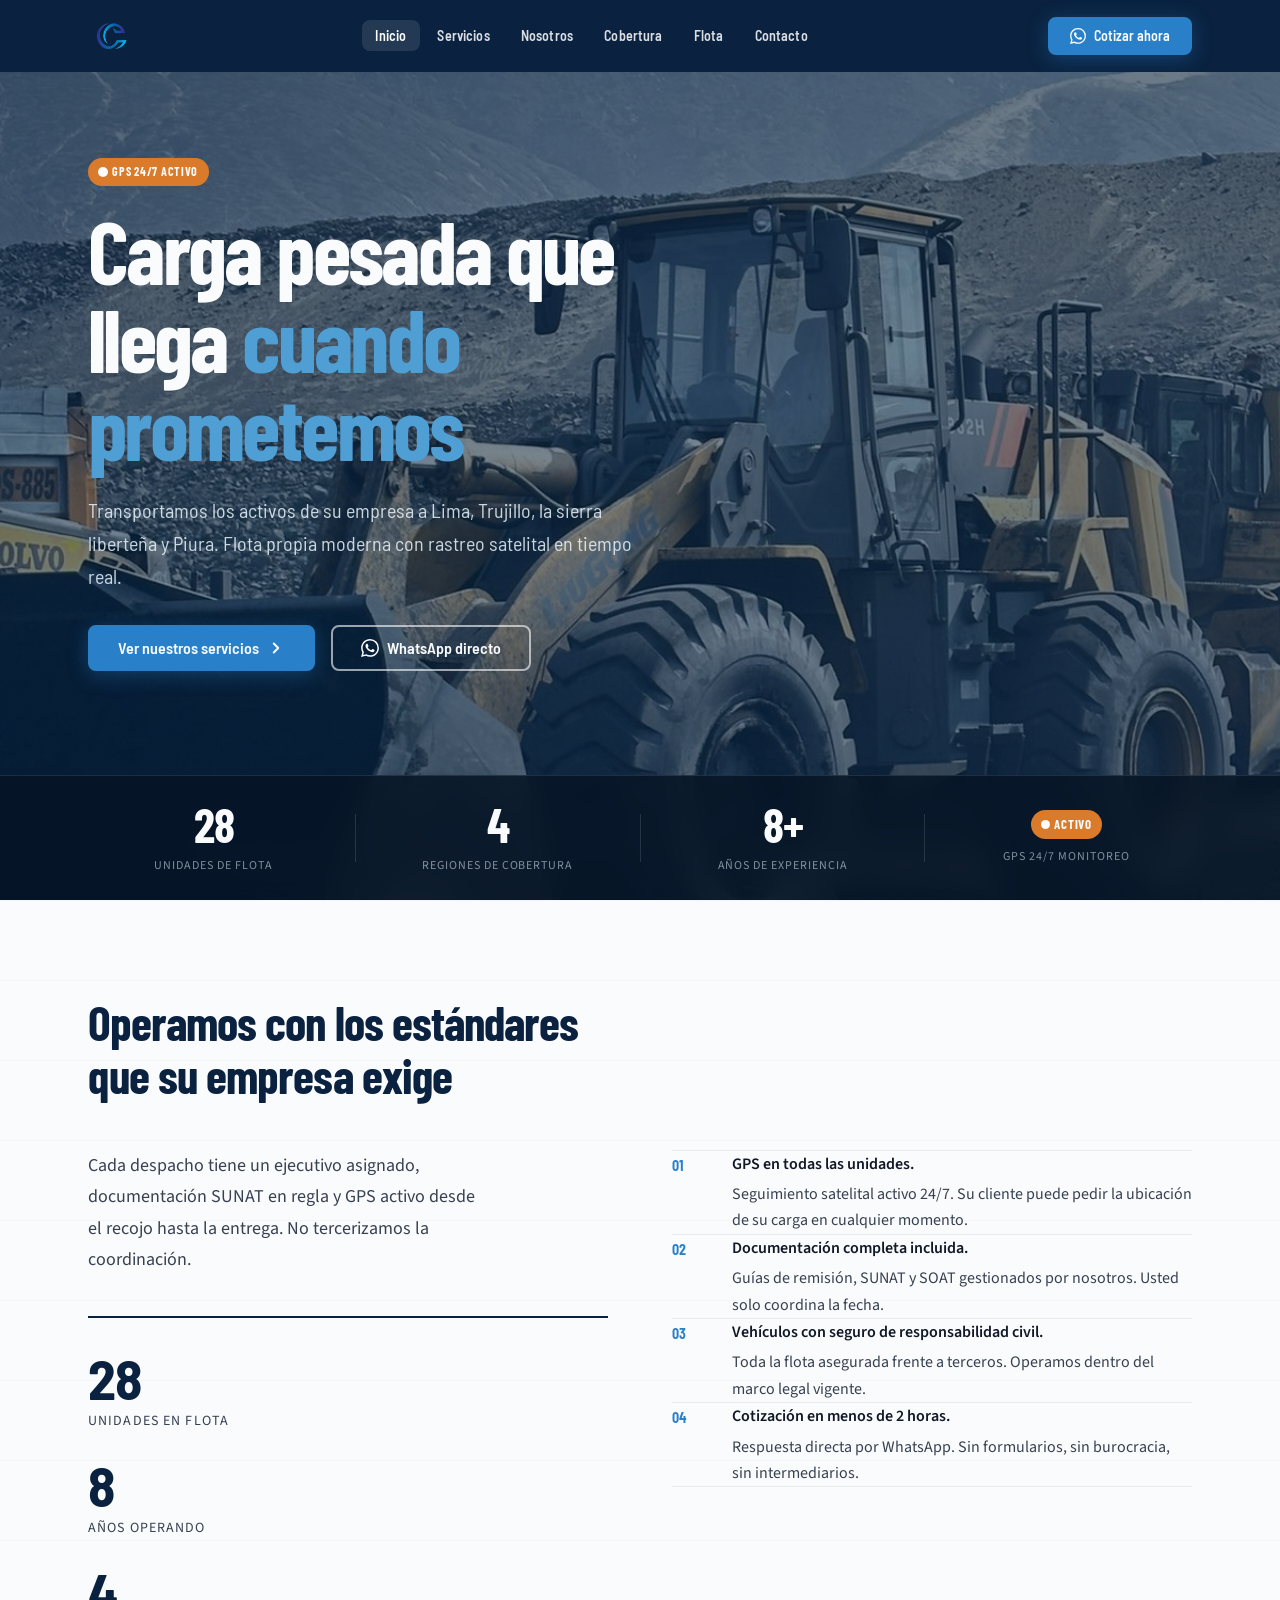
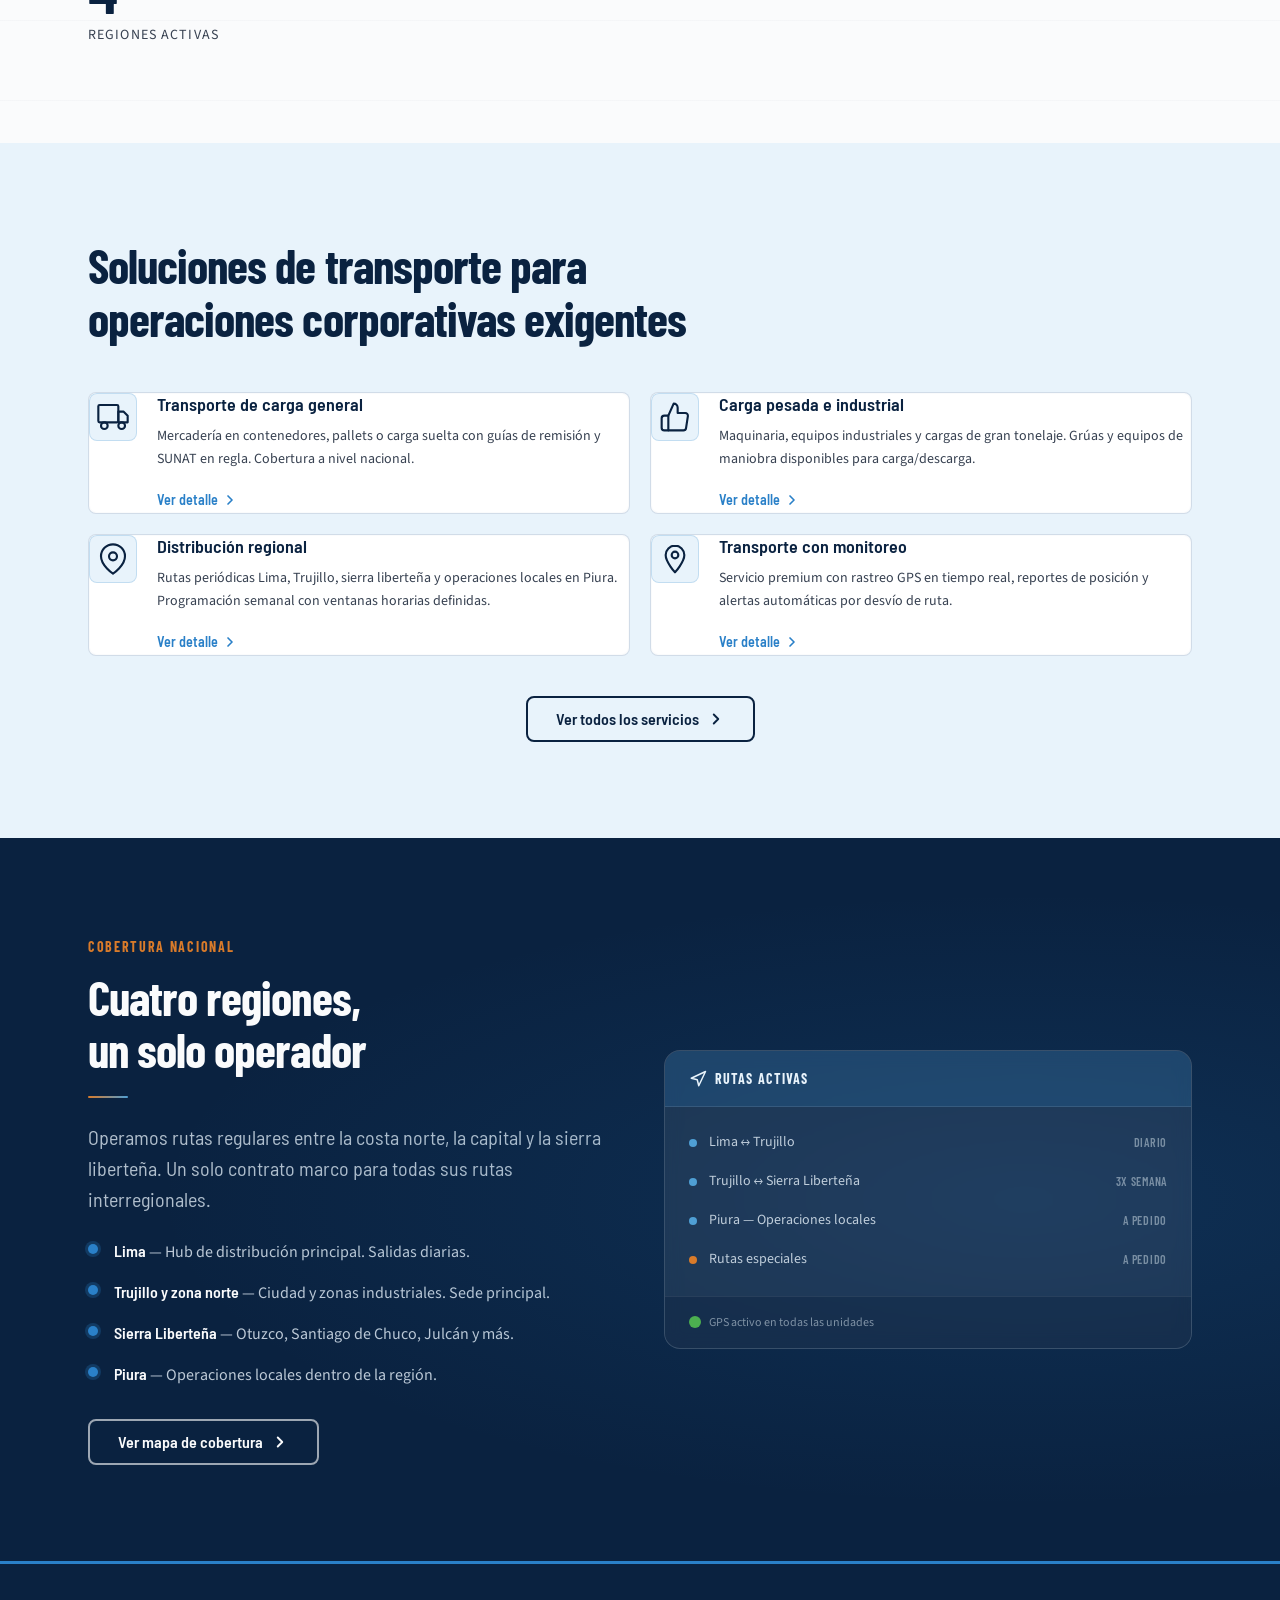
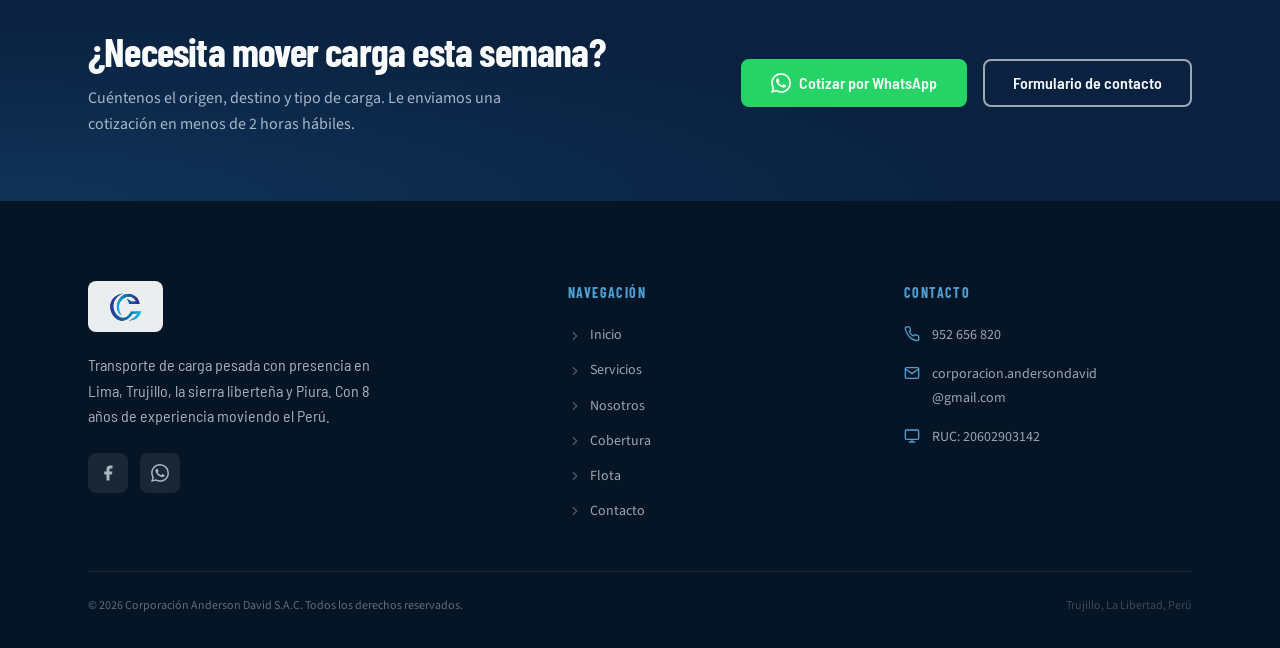
==== commit 3a21c708: "fix: metric bar selector + años 8+" ====
--- a/index.html
+++ b/index.html
@@ -189,7 +189,7 @@
 
             <div class="metric-item" data-reveal data-reveal-delay="160">
               <div class="metric-item__value">
-                <span class="metric-item__number" data-count="15" data-suffix="+">0</span>
+                <span class="metric-item__number" data-count="8" data-suffix="+">0</span>
               </div>
               <div class="metric-item__label">Años de experiencia</div>
             </div>
--- a/css/motion.css
+++ b/css/motion.css
@@ -125,8 +125,8 @@
   Archivo: css/home.css, css/nosotros.css (el componente es compartido)
   Selector: .metric-item (cada métrica individual)
 
-  JS: IntersectionObserver añade .is-visible al .metric-bar padre.
-  Cuando .metric-bar.is-visible → cada .metric-item anima.
+  JS: IntersectionObserver añade .is-visible al .metrics-bar padre.
+  Cuando .metrics-bar.is-visible → cada .metric-item anima.
   El counter JS (ya existente) se dispara 200ms DESPUÉS de que
   el contenedor termina de entrar (ver JS patch).
 
@@ -140,15 +140,15 @@
   transform-origin: bottom center;
 }
 
-.metric-bar.is-visible .metric-item {
+.metrics-bar.is-visible .metric-item {
   animation: metric-spring-in var(--dur-lg) var(--spring-snappy) forwards;
 }
 
 /* Stagger via nth-child — sin JS */
-.metric-bar.is-visible .metric-item:nth-child(1) { animation-delay: 0ms;    }
-.metric-bar.is-visible .metric-item:nth-child(2) { animation-delay: 70ms;   }
-.metric-bar.is-visible .metric-item:nth-child(3) { animation-delay: 140ms;  }
-.metric-bar.is-visible .metric-item:nth-child(4) { animation-delay: 210ms;  }
+.metrics-bar.is-visible .metric-item:nth-child(1) { animation-delay: 0ms;    }
+.metrics-bar.is-visible .metric-item:nth-child(2) { animation-delay: 70ms;   }
+.metrics-bar.is-visible .metric-item:nth-child(3) { animation-delay: 140ms;  }
+.metrics-bar.is-visible .metric-item:nth-child(4) { animation-delay: 210ms;  }
 
 @keyframes metric-spring-in {
   to {
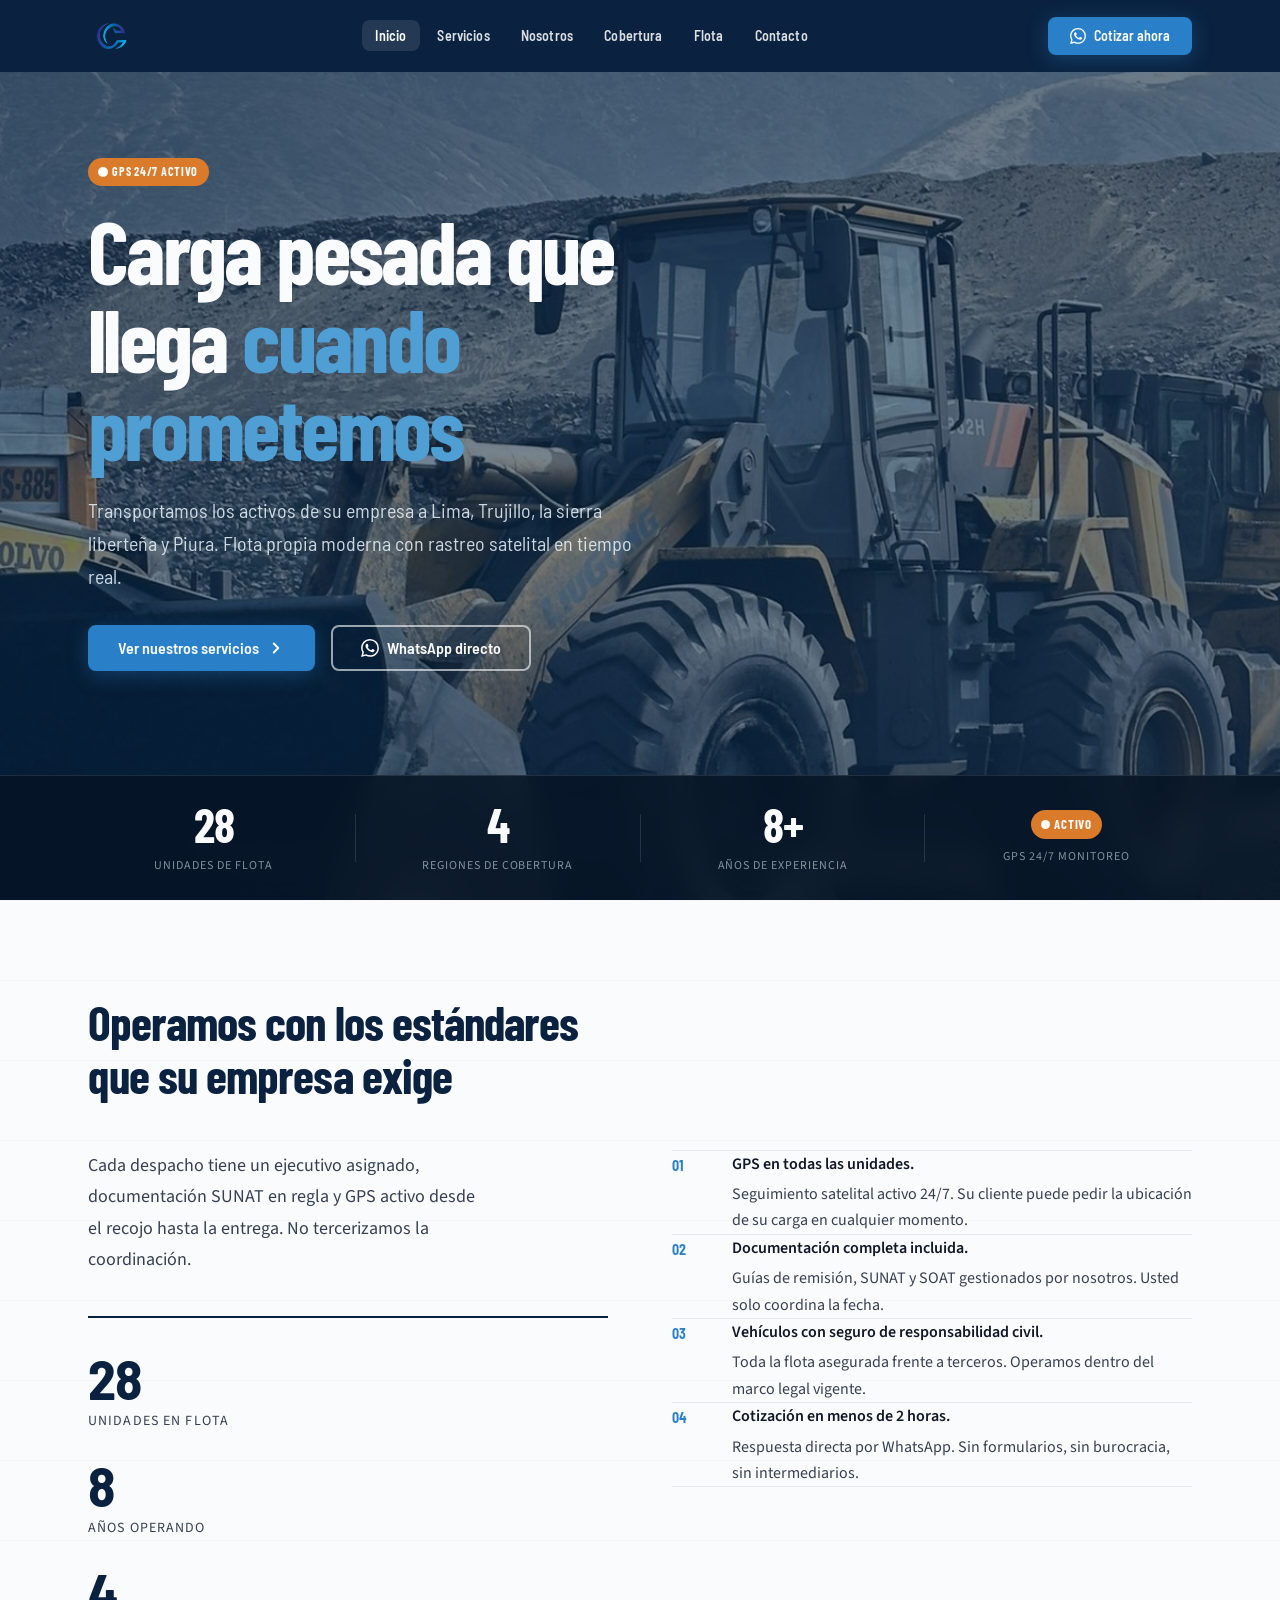
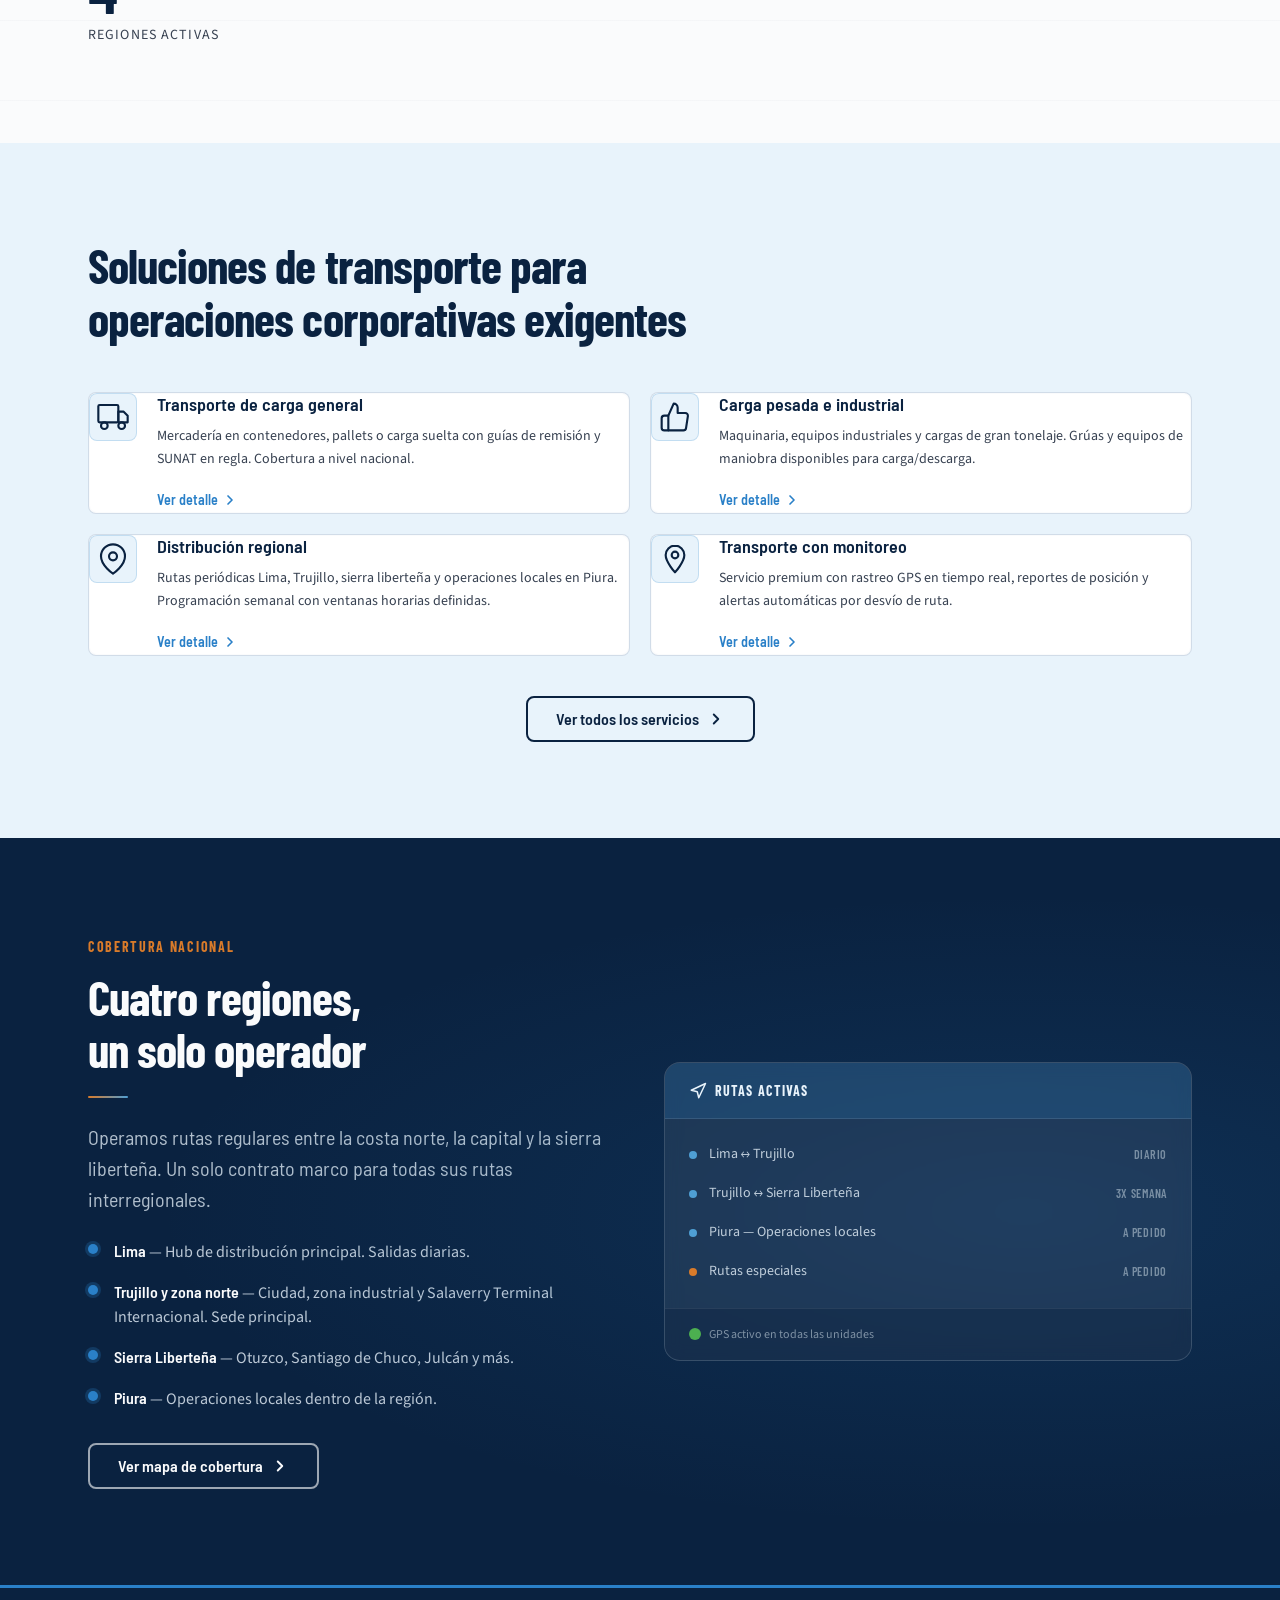
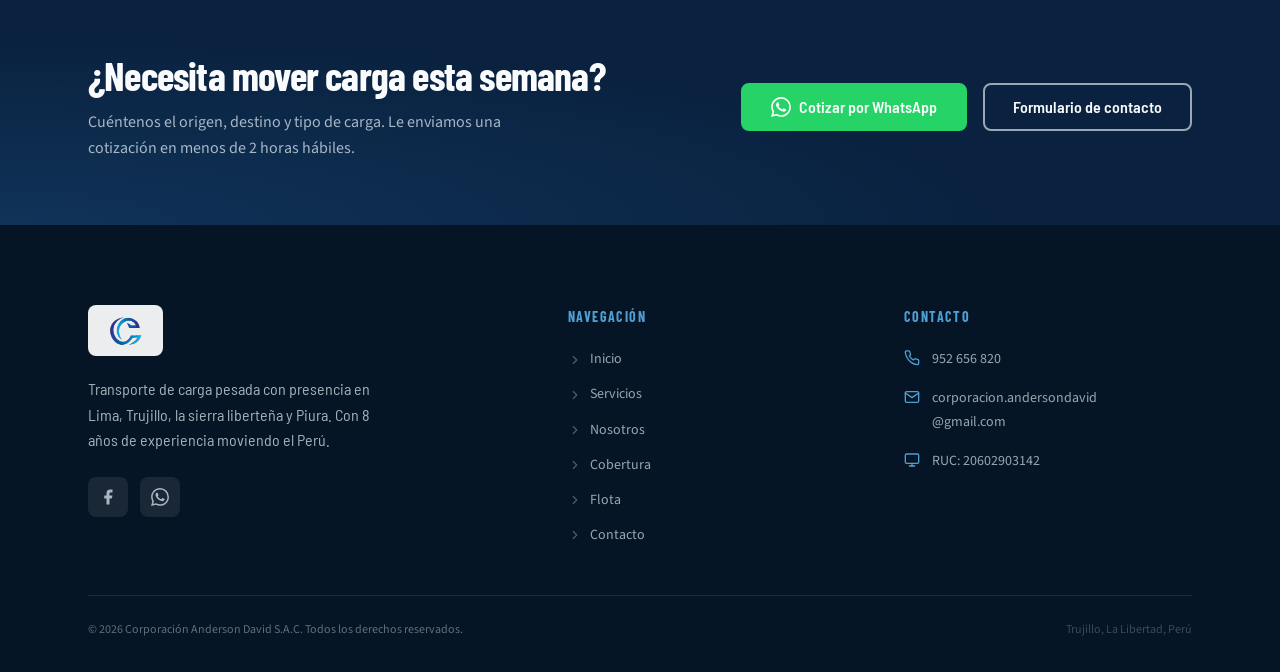
==== commit 7de81bc6: "fix: coherencia texto Trujillo en index.html (mismo que cobertura) Co-Authored-By: Claude Sonnet 4.6" ====
--- a/index.html
+++ b/index.html
@@ -412,7 +412,7 @@
             <li class="cobertura-list__item" data-reveal data-reveal-delay="80">
               <div class="cobertura-list__dot"></div>
               <div>
-                <strong>Trujillo y zona norte</strong> — Ciudad y zonas industriales. Sede principal.
+                <strong>Trujillo y zona norte</strong> — Ciudad, zona industrial y Salaverry Terminal Internacional. Sede principal.
               </div>
             </li>
             <li class="cobertura-list__item" data-reveal data-reveal-delay="160">
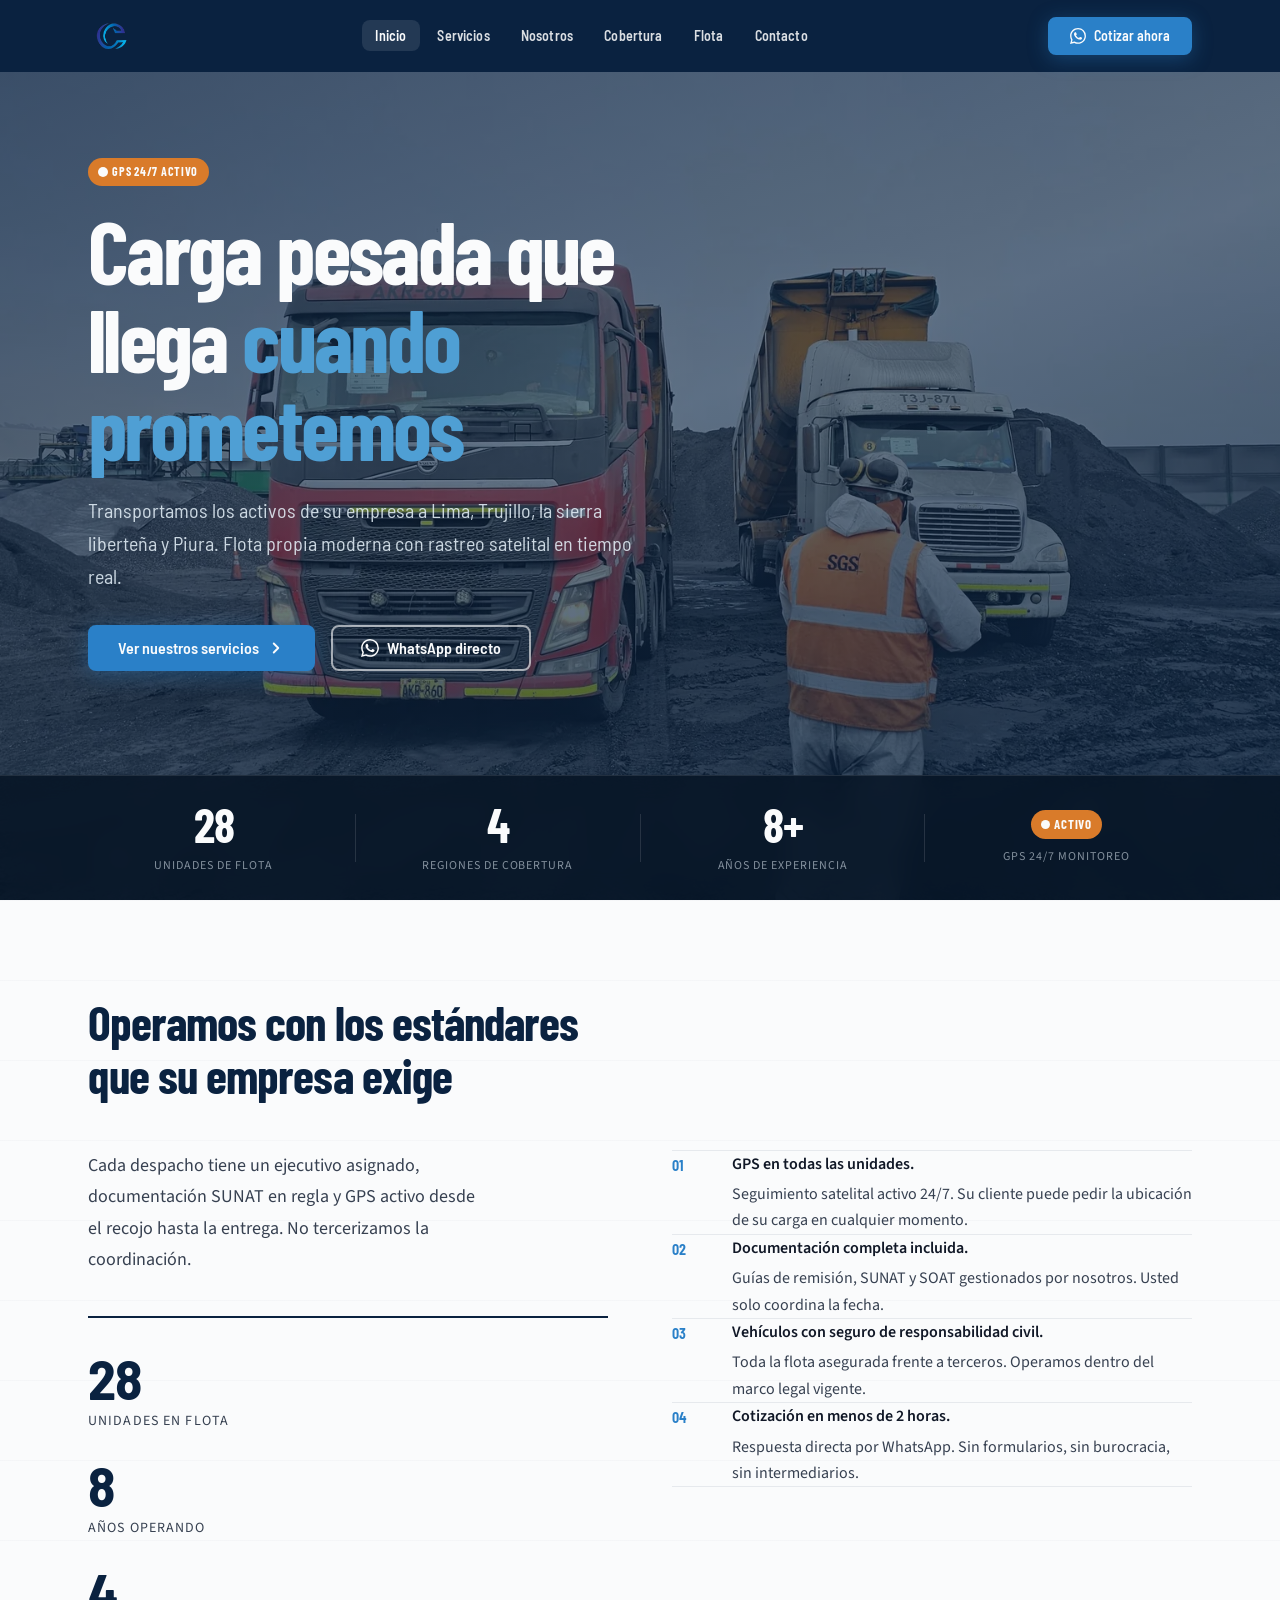
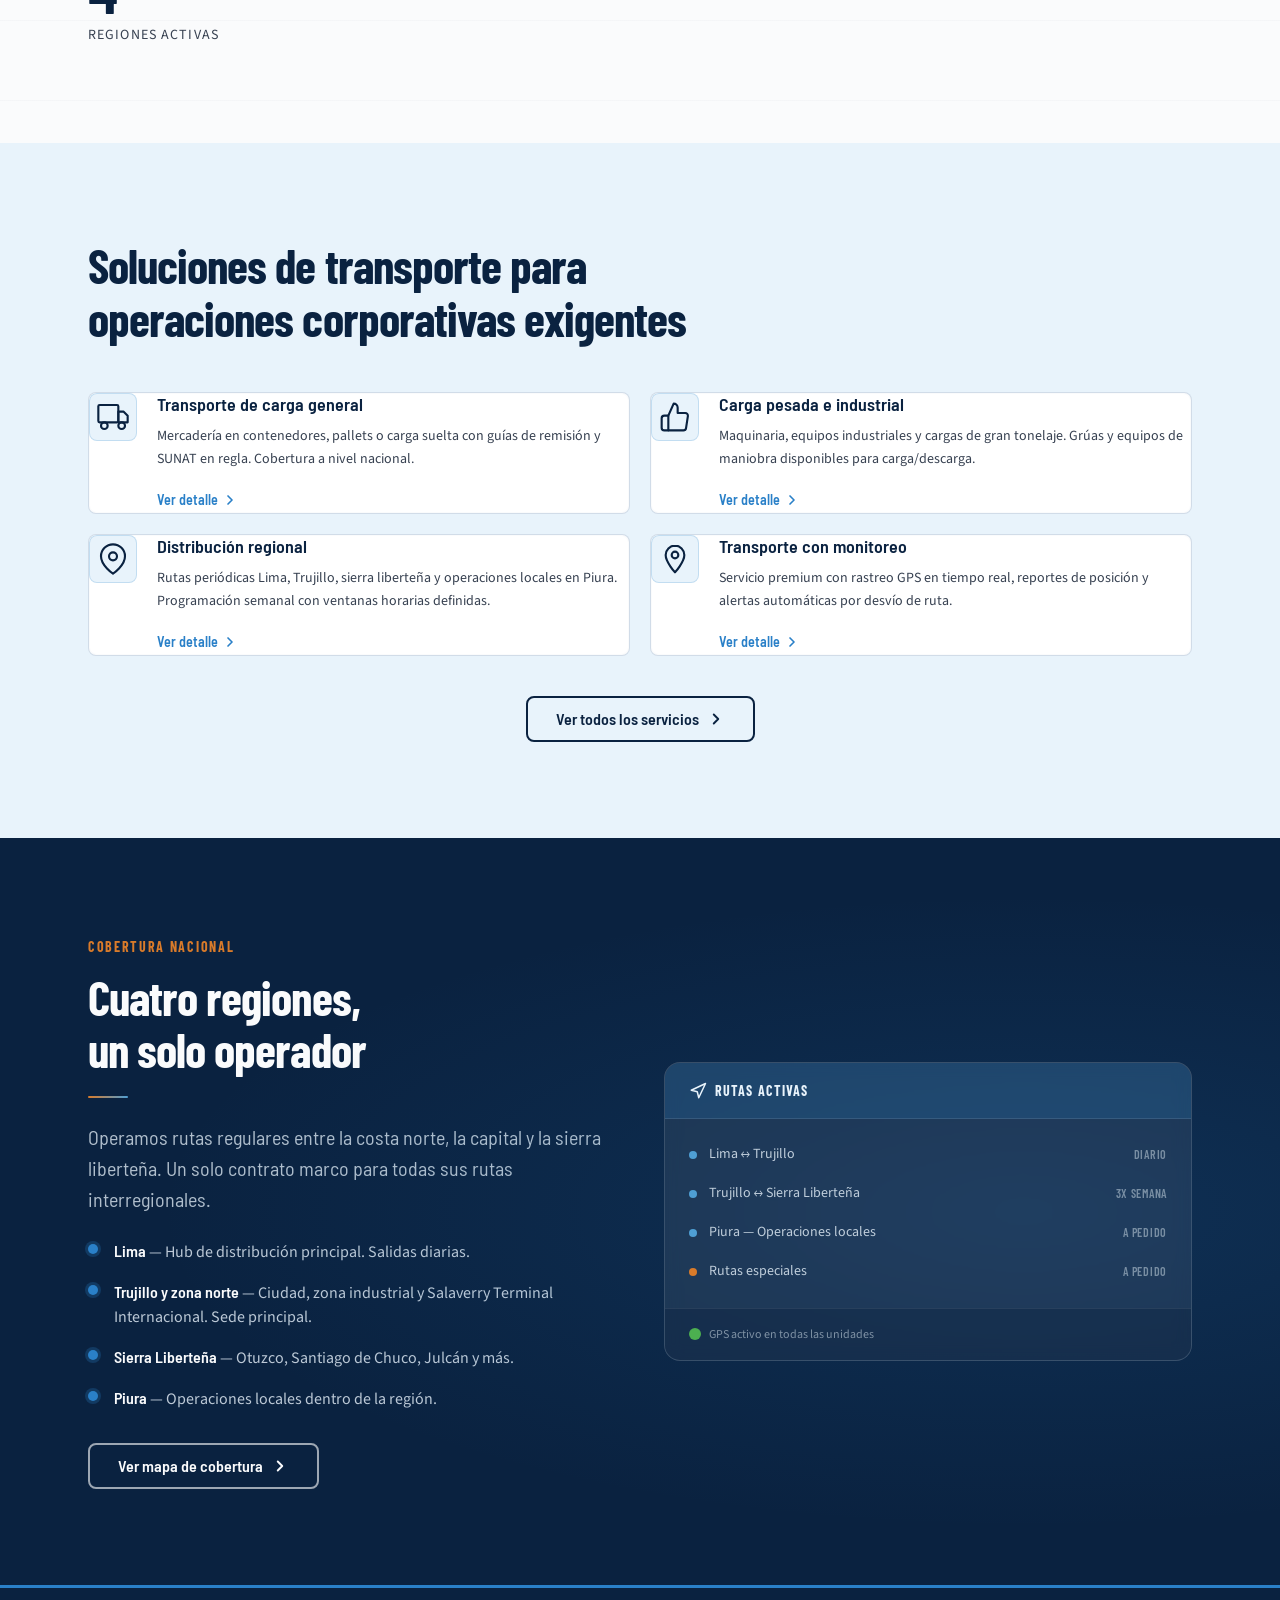
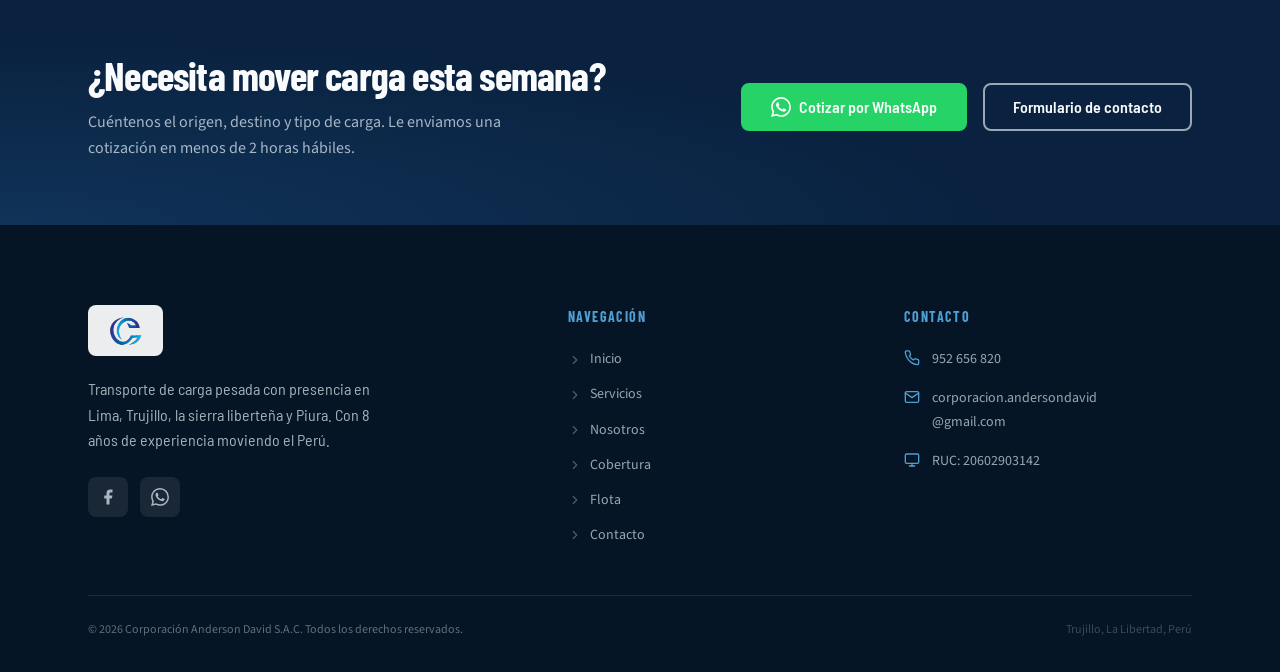
==== commit a3a9e664: "feat(home): hero con foto real de flota [ÁREA-1a] Reemplaza el placeholder del hero por la foto real" ====
--- a/index.html
+++ b/index.html
@@ -123,11 +123,10 @@
          HERO
          ========================================================= -->
     <section class="hero" aria-label="Portada">
-      <!-- Background: foto de flota real (Drive). Durante staging usamos un placeholder representativo) -->
+      <!-- Background: foto real de flota (WA0092, verificada por Ag.5) — via CSS image-set en home.css -->
       <div class="hero__bg">
         <div class="hero__overlay"></div>
-        <!-- La imagen real del Drive se coloca aquí via CSS background-image -->
-        <div class="hero__bg-image" role="img" aria-label="Flota de camiones de Corporación Anderson David"></div>
+        <div class="hero__bg-image" role="img" aria-label="Camión de carga pesada Anderson David en faena minera, norte del Perú"></div>
       </div>
 
       <div class="hero__content container">
--- a/css/layout.css
+++ b/css/layout.css
@@ -398,6 +398,51 @@
   }
 }
 
+/* --- Fix 9: Footer mobile — padding vertical, zonas táctiles ------------- */
+@media (max-width: 767px) {
+  .footer {
+    padding-top: var(--sp-12);
+    padding-bottom: var(--sp-6);
+  }
+
+  .footer__grid {
+    padding-bottom: var(--sp-8);
+  }
+
+  .footer__links {
+    gap: var(--sp-1);
+  }
+
+  .footer__links a {
+    padding: var(--sp-2) 0;
+    min-height: 44px;
+    display: flex;
+    align-items: center;
+  }
+
+  .footer__contact-item {
+    padding: var(--sp-2) 0;
+    min-height: 44px;
+    display: flex;
+    align-items: center;
+  }
+
+  .footer__contact-item a {
+    min-height: 44px;
+    display: flex;
+    align-items: center;
+  }
+
+  .footer__social-link {
+    width: 44px;
+    height: 44px;
+  }
+
+  .footer__bottom {
+    padding-top: var(--sp-5);
+  }
+}
+
 /* ─── Todos los links de navegación activos ─── */
 
 /* ─── Navbar blur al scroll — motion patch ─── */
--- a/css/home.css
+++ b/css/home.css
@@ -26,19 +26,36 @@
   position: absolute;
   inset: 0;
   background-color: var(--ad-navy);
-  background-image: url('../assets/images/hero-flota.jpg');
+  /* Foto real de flota (WA0092, verificada por Ag.5). WebP con fallback JPG. */
+  background-image: image-set(
+    url('../assets/hero/hero-anderson-david.webp') type('image/webp'),
+    url('../assets/hero/hero-anderson-david.jpg') type('image/jpeg')
+  );
+  background-image: -webkit-image-set(
+    url('../assets/hero/hero-anderson-david.webp') type('image/webp'),
+    url('../assets/hero/hero-anderson-david.jpg') type('image/jpeg')
+  );
   background-size: cover;
-  background-position: center 40%;
+  background-position: center 45%;
+}
+
+/* Fallback para navegadores sin soporte de image-set */
+@supports not (background-image: image-set(url('x.webp') type('image/webp'))) {
+  .hero__bg-image {
+    background-image: url('../assets/hero/hero-anderson-david.jpg');
+  }
 }
 
 .hero__overlay {
   position: absolute;
   inset: 0;
+  /* Overlay más denso: la foto real tiene más detalle que el placeholder plano
+     — necesita más contraste para el texto y la metric bar inferior. */
   background: linear-gradient(
     160deg,
-    rgba(10, 34, 64, 0.72) 0%,
-    rgba(10, 34, 64, 0.55) 50%,
-    rgba(10, 34, 64, 0.65) 100%
+    rgba(10, 34, 64, 0.78) 0%,
+    rgba(10, 34, 64, 0.60) 48%,
+    rgba(10, 34, 64, 0.80) 100%
   );
   z-index: 1;
 }
@@ -152,11 +169,42 @@
   flex-shrink: 0;
 }
 
-@media (max-width: 700px) {
+/* --- Fix 3: Hero mobile improvements ---- */
+@media (max-width: 767px) {
+  /* 3a — Overlay más fuerte en mobile para legibilidad */
+  .hero__overlay {
+    background: linear-gradient(
+      160deg,
+      rgba(10, 34, 64, 0.85) 0%,
+      rgba(10, 34, 64, 0.72) 50%,
+      rgba(10, 34, 64, 0.80) 100%
+    );
+  }
+
+  /* 3b — Jerarquía tipográfica H1 mobile */
   .hero__title {
-    font-size: clamp(2.2rem, 10vw, 3rem);
-  }
-
+    font-size: clamp(2rem, 9vw, 2.8rem);
+    letter-spacing: -0.02em;
+    line-height: 1.05;
+  }
+
+  .hero__subtitle {
+    font-size: var(--fs-base);
+    line-height: 1.6;
+  }
+
+  /* 3c — CTAs apilados fullwidth */
+  .hero__actions {
+    flex-direction: column;
+    gap: var(--sp-3);
+  }
+
+  .hero__actions .btn {
+    width: 100%;
+    justify-content: center;
+  }
+
+  /* 3d — Métricas hero en 2 columnas mobile */
   .metrics-bar {
     display: grid;
     grid-template-columns: 1fr 1fr;
@@ -188,18 +236,6 @@
   .metric-item__number {
     margin-bottom: 0;
     font-size: 1.8rem;
-  }
-}
-
-@media (max-width: 480px) {
-  .hero__actions {
-    flex-direction: column;
-    align-items: flex-start;
-  }
-
-  .hero__actions .btn {
-    width: 100%;
-    justify-content: center;
   }
 }
 
--- a/css/motion.css
+++ b/css/motion.css
@@ -39,10 +39,10 @@
   --dur-sm:   200ms;
   --dur-md:   340ms;
   --dur-lg:   480ms;
-  --dur-hero: 560ms;
+  --dur-hero: 620ms;
 
   /* Stagger increments */
-  --stagger-hero: 80ms;
+  --stagger-hero: 100ms;
   --stagger-diff: 100ms;
   --stagger-gal:  60ms;
   --stagger-map:  300ms;
@@ -81,6 +81,11 @@
 [data-hero-item="3"] { animation-delay: calc(var(--stagger-hero) * 3); }
 
 @keyframes hero-reveal {
+  from {
+    opacity: 0;
+    transform: translateY(14px);
+    filter: blur(4px);
+  }
   to {
     opacity: 1;
     transform: translateY(0);
@@ -301,9 +306,15 @@
 }
 
 @keyframes diff-reveal {
+  from {
+    opacity: 0;
+    transform: translateY(10px);
+    filter: blur(3px);
+  }
   to {
     opacity: 1;
     transform: translateY(0);
+    filter: blur(0px);
   }
 }
 
@@ -380,17 +391,16 @@
   JS: IO añade .is-visible a .flota-gallery
 */
 
-.flota-gallery .foto-item {
-  opacity: 0;
-  transform: scale(0.96);
-}
-
 .flota-gallery.is-visible .foto-item {
-  animation: foto-reveal var(--dur-lg) var(--ease-out-expo) forwards;
+  animation: foto-reveal var(--dur-lg) var(--ease-out-expo) both;
   animation-delay: calc(var(--gi, 0) * var(--stagger-gal));
 }
 
 @keyframes foto-reveal {
+  from {
+    opacity: 0;
+    transform: scale(0.96);
+  }
   to {
     opacity: 1;
     transform: scale(1);
@@ -491,6 +501,37 @@
 /* El punto en desarrollo tiene su propia opacidad base */
 .map-point--dev.is-active {
   opacity: 0.72;
+}
+
+
+/* ─── CTA HOVER — translateY + transition ──────────────── */
+.btn {
+  transition:
+    transform var(--dur-sm) var(--ease-out-quart),
+    box-shadow var(--dur-sm) var(--ease-out-quart);
+}
+
+.btn:hover {
+  transform: translateY(-2px);
+  box-shadow: 0 4px 12px rgba(10, 34, 64, 0.12);
+}
+
+.btn:active {
+  transform: translateY(0);
+  box-shadow: none;
+}
+
+/* ─── SERVICE-CARD HOVER — lift + shadow ───────────────── */
+.service-card {
+  transition:
+    transform var(--dur-sm) var(--ease-out-quart),
+    box-shadow var(--dur-sm) var(--ease-out-quart),
+    border-color var(--dur-sm) var(--ease-out-quart);
+}
+
+.service-card:hover {
+  transform: translateY(-3px);
+  box-shadow: 0 8px 24px rgba(42, 128, 200, 0.10);
 }
 
 
@@ -525,7 +566,9 @@
   .timeline-event,
   .timeline-line,
   .cta-banner,
-  .map-point {
+  .map-point,
+  .btn,
+  .service-card {
     opacity: 1 !important;
     transform: none !important;
     filter: none !important;
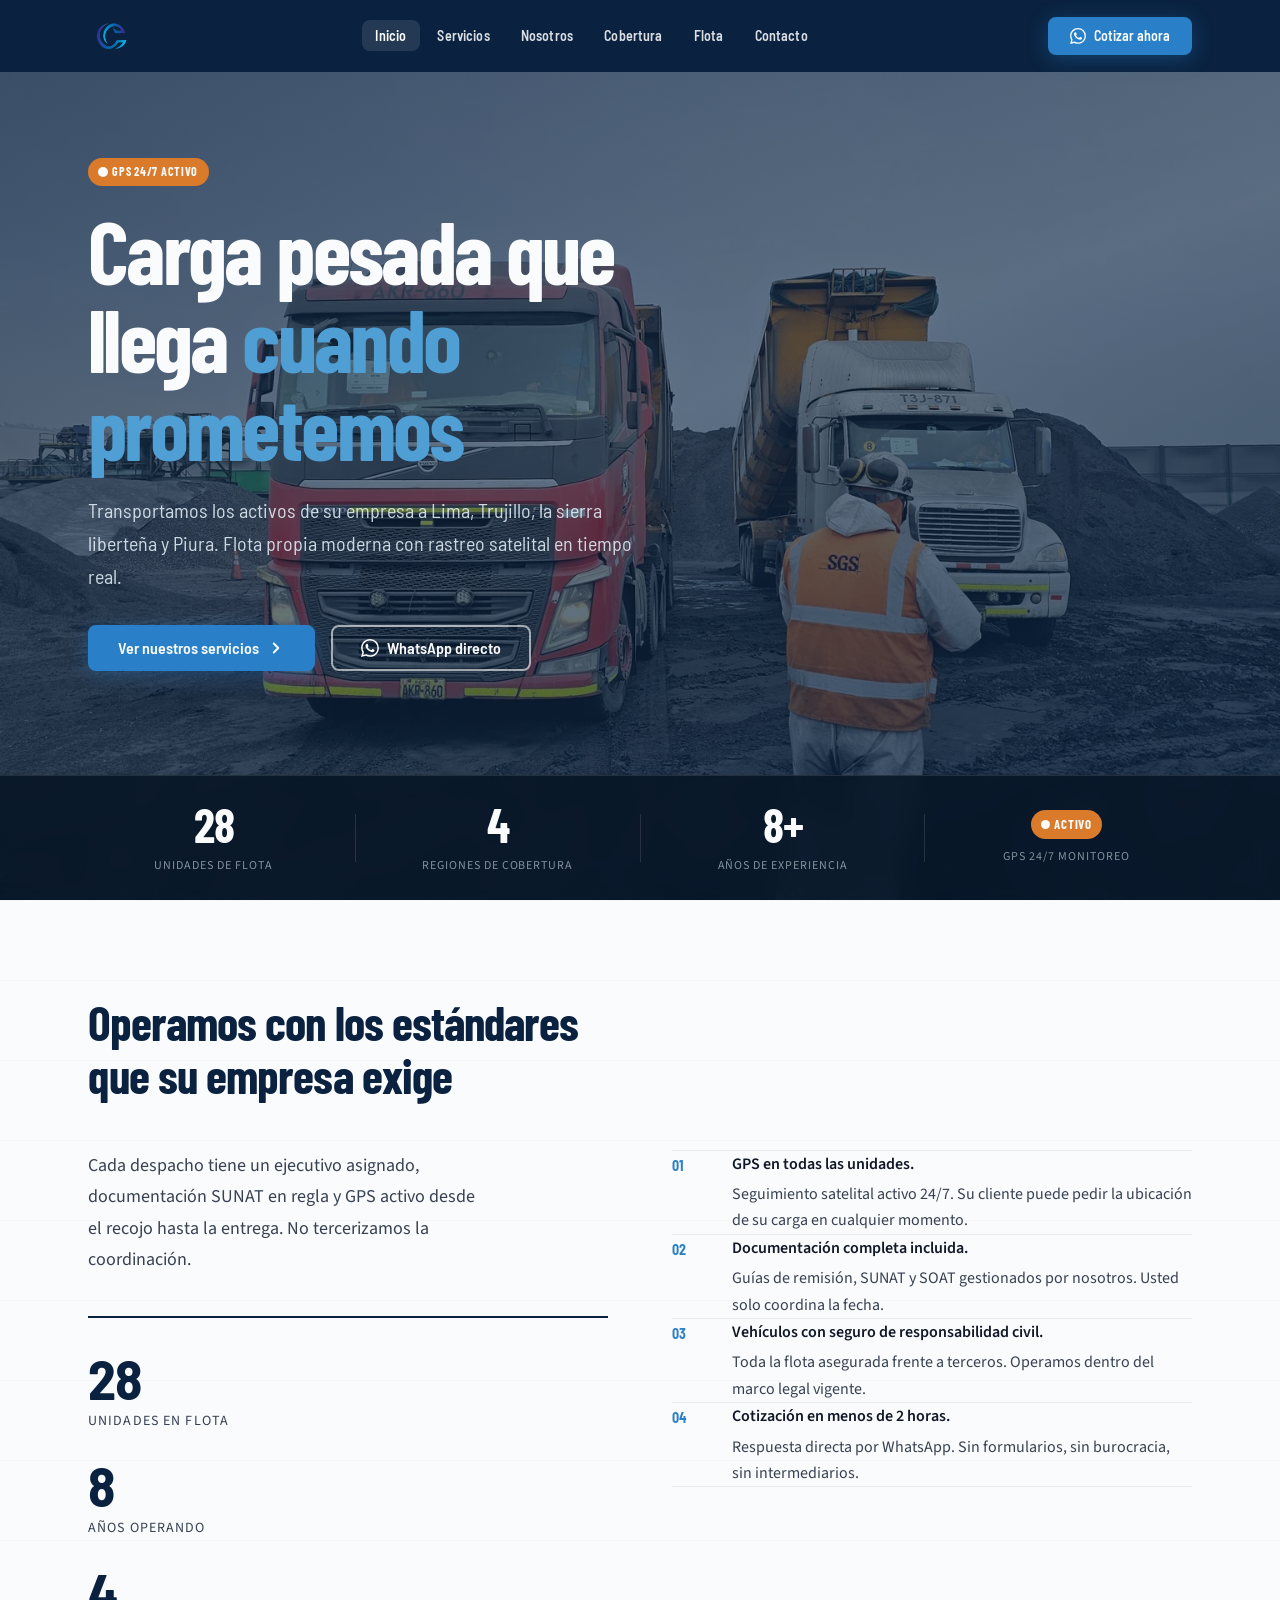
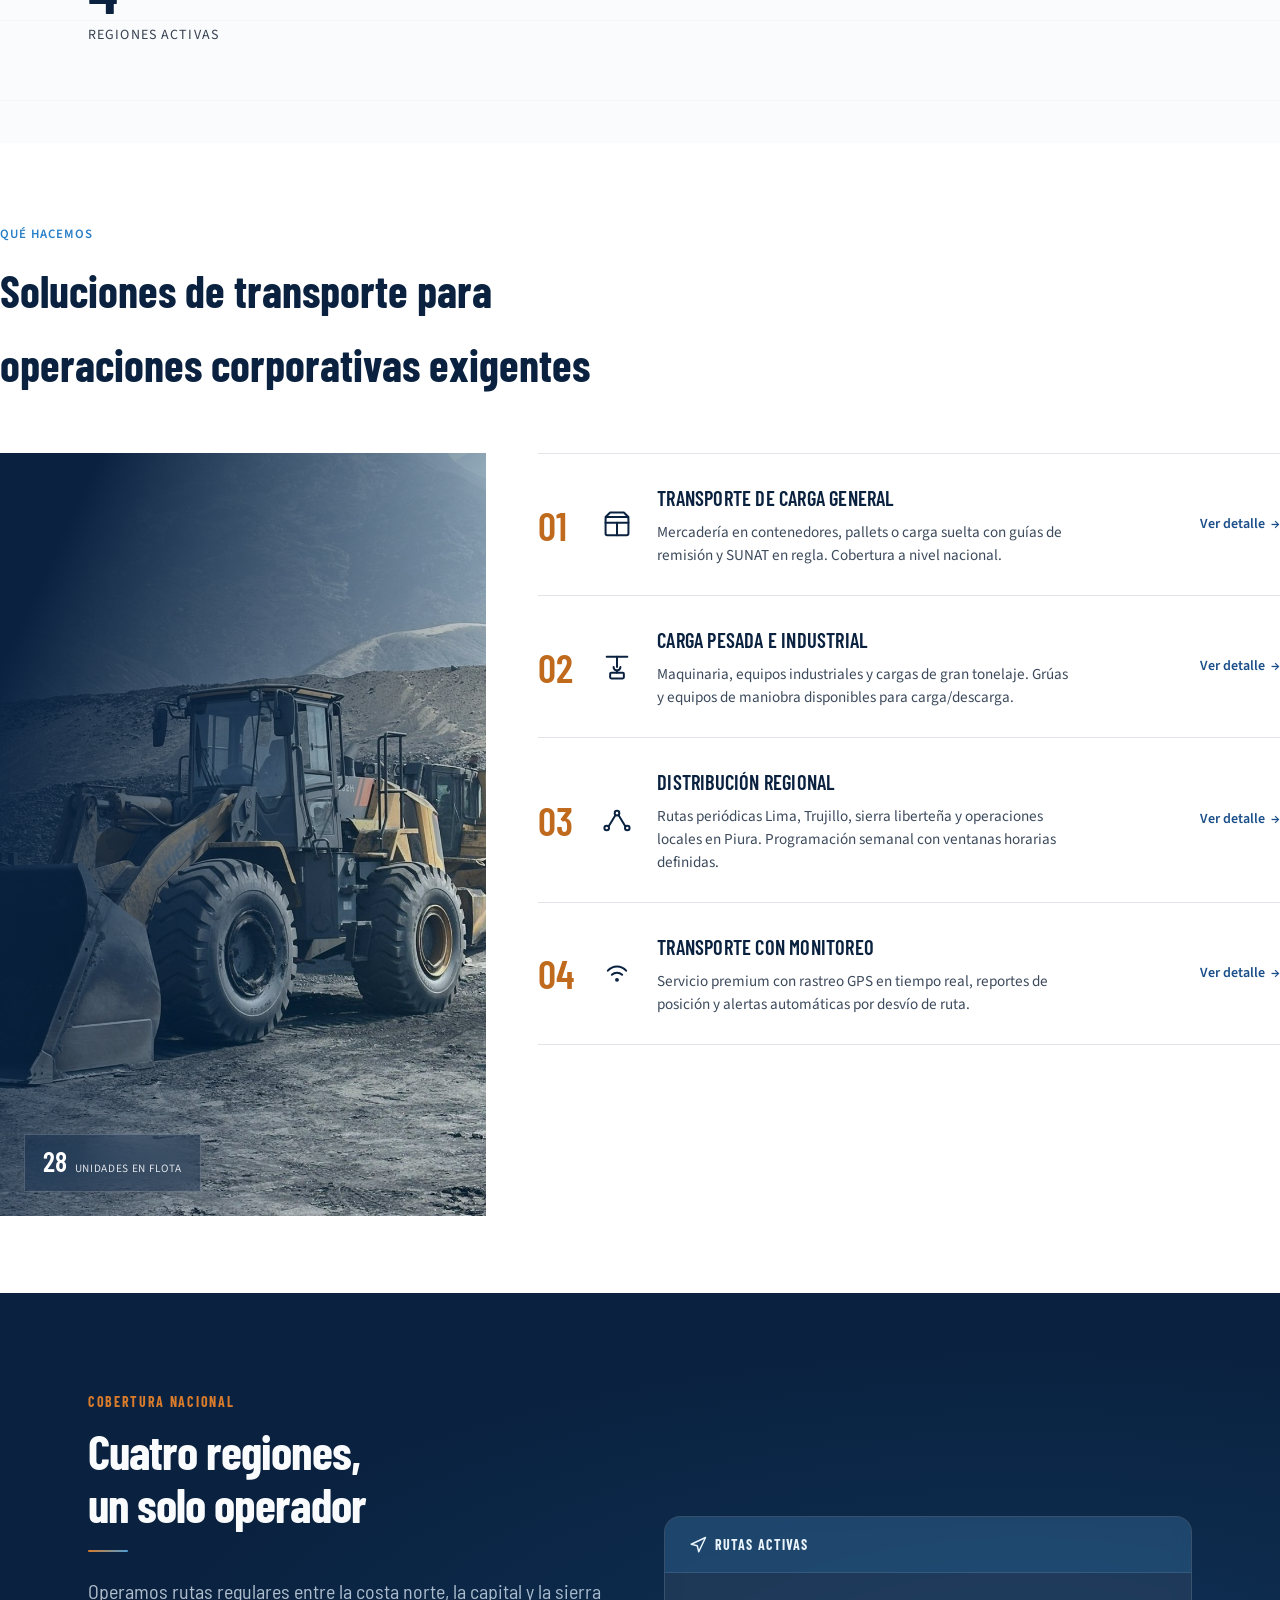
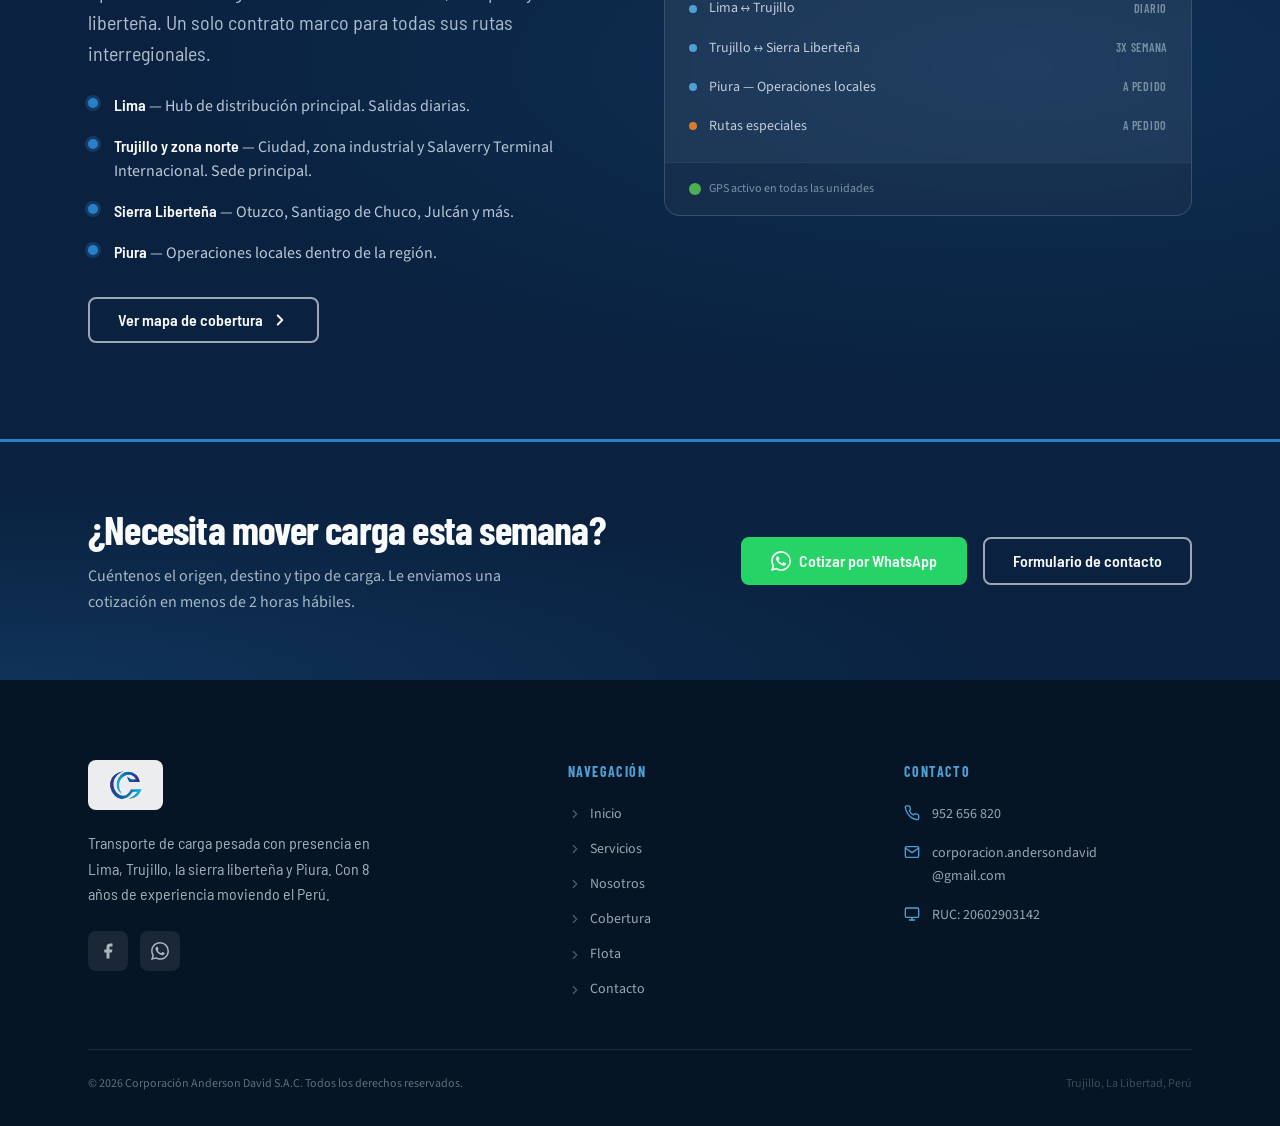
==== commit 7a8d07dd: "feat(home): rediseno seccion Servicios (Ag.6) en index.html - Reemplaza .services-grid/.service-card" ====
--- a/index.html
+++ b/index.html
@@ -276,110 +276,61 @@
     </section>
 
     <!-- =========================================================
-         SERVICIOS PREVIEW
+         SERVICIOS (rediseño Ag.6 · 07/2026)
          ========================================================= -->
-    <section class="section section--ice" aria-labelledby="services-title">
-      <div class="container">
-
-        <div class="section-header" data-reveal>
-          <h2 class="section-title" id="services-title">
-            Soluciones de transporte para<br>operaciones corporativas exigentes
-          </h2>
-        </div>
-
-        <div class="services-grid">
-
-          <article class="service-card" data-reveal data-reveal-delay="0">
-            <div class="service-card__icon-wrap">
-              <svg width="32" height="32" viewBox="0 0 24 24" fill="none" stroke="currentColor" stroke-width="1.6" stroke-linecap="round" stroke-linejoin="round" aria-hidden="true">
-                <rect x="1" y="3" width="15" height="13" rx="1"/>
-                <path d="M16 8h4l3 3v5h-7V8z"/>
-                <circle cx="5.5" cy="18.5" r="2.5"/>
-                <circle cx="18.5" cy="18.5" r="2.5"/>
-              </svg>
-            </div>
-            <div class="service-card__content">
-              <h3 class="service-card__title">Transporte de carga general</h3>
-              <p class="service-card__desc">
-                Mercadería en contenedores, pallets o carga suelta con guías de
-                remisión y SUNAT en regla. Cobertura a nivel nacional.
-              </p>
-              <a href="servicios.html#general" class="service-card__link">
-                Ver detalle
-                <svg width="16" height="16" viewBox="0 0 24 24" fill="none" stroke="currentColor" stroke-width="2.5" stroke-linecap="round" stroke-linejoin="round" aria-hidden="true"><path d="m9 18 6-6-6-6"/></svg>
-              </a>
-            </div>
-          </article>
-
-          <article class="service-card" data-reveal data-reveal-delay="80">
-            <div class="service-card__icon-wrap">
-              <svg width="32" height="32" viewBox="0 0 24 24" fill="none" stroke="currentColor" stroke-width="1.6" stroke-linecap="round" stroke-linejoin="round" aria-hidden="true">
-                <path d="M14 9V5a3 3 0 0 0-3-3l-4 9v11h11.28a2 2 0 0 0 2-1.7l1.38-9a2 2 0 0 0-2-2.3H14z"/>
-                <path d="M7 22H4a2 2 0 0 1-2-2v-7a2 2 0 0 1 2-2h3"/>
-              </svg>
-            </div>
-            <div class="service-card__content">
-              <h3 class="service-card__title">Carga pesada e industrial</h3>
-              <p class="service-card__desc">
-                Maquinaria, equipos industriales y cargas de gran tonelaje.
-                Grúas y equipos de maniobra disponibles para carga/descarga.
-              </p>
-              <a href="servicios.html#industrial" class="service-card__link">
-                Ver detalle
-                <svg width="16" height="16" viewBox="0 0 24 24" fill="none" stroke="currentColor" stroke-width="2.5" stroke-linecap="round" stroke-linejoin="round" aria-hidden="true"><path d="m9 18 6-6-6-6"/></svg>
-              </a>
-            </div>
-          </article>
-
-          <article class="service-card" data-reveal data-reveal-delay="160">
-            <div class="service-card__icon-wrap">
-              <svg width="32" height="32" viewBox="0 0 24 24" fill="none" stroke="currentColor" stroke-width="1.6" stroke-linecap="round" stroke-linejoin="round" aria-hidden="true">
-                <path d="M21 10c0 7-9 13-9 13s-9-6-9-13a9 9 0 0 1 18 0z"/>
-                <circle cx="12" cy="10" r="3"/>
-              </svg>
-            </div>
-            <div class="service-card__content">
-              <h3 class="service-card__title">Distribución regional</h3>
-              <p class="service-card__desc">
-                Rutas periódicas Lima, Trujillo, sierra liberteña y operaciones locales en Piura.
-                Programación semanal con ventanas horarias definidas.
-              </p>
-              <a href="servicios.html#regional" class="service-card__link">
-                Ver detalle
-                <svg width="16" height="16" viewBox="0 0 24 24" fill="none" stroke="currentColor" stroke-width="2.5" stroke-linecap="round" stroke-linejoin="round" aria-hidden="true"><path d="m9 18 6-6-6-6"/></svg>
-              </a>
-            </div>
-          </article>
-
-          <article class="service-card" data-reveal data-reveal-delay="240">
-            <div class="service-card__icon-wrap">
-              <svg width="32" height="32" viewBox="0 0 24 24" fill="none" stroke="currentColor" stroke-width="1.6" stroke-linecap="round" stroke-linejoin="round" aria-hidden="true">
-                <path d="M12 2C8.13 2 5 5.13 5 9c0 5.25 7 13 7 13s7-7.75 7-13c0-3.87-3.13-7-7-7z"/>
-                <circle cx="12" cy="9" r="2.5"/>
-              </svg>
-            </div>
-            <div class="service-card__content">
-              <h3 class="service-card__title">Transporte con monitoreo</h3>
-              <p class="service-card__desc">
-                Servicio premium con rastreo GPS en tiempo real, reportes de
-                posición y alertas automáticas por desvío de ruta.
-              </p>
-              <a href="servicios.html#monitoreo" class="service-card__link">
-                Ver detalle
-                <svg width="16" height="16" viewBox="0 0 24 24" fill="none" stroke="currentColor" stroke-width="2.5" stroke-linecap="round" stroke-linejoin="round" aria-hidden="true"><path d="m9 18 6-6-6-6"/></svg>
-              </a>
-            </div>
-          </article>
-
-        </div>
-
-        <div class="services-cta" data-reveal>
-          <a href="servicios.html" class="btn btn--outline-navy">
-            Ver todos los servicios
-            <svg width="18" height="18" viewBox="0 0 24 24" fill="none" stroke="currentColor" stroke-width="2.5" stroke-linecap="round" stroke-linejoin="round" aria-hidden="true"><path d="m9 18 6-6-6-6"/></svg>
-          </a>
-        </div>
-
+    <section class="servicios" id="servicios" aria-labelledby="servicios-heading">
+      <div class="servicios__intro">
+        <span class="servicios__eyebrow">Qué hacemos</span>
+        <h2 id="servicios-heading" class="servicios__heading">Soluciones de transporte para operaciones corporativas exigentes</h2>
+      </div>
+      <div class="servicios__body">
+        <figure class="servicios__photo">
+          <img src="assets/images/servicios-flota.jpg" loading="lazy" class="servicios__photo-img"
+               alt="Maquinaria pesada —cargador frontal— en una operación de carga en cantera">
+          <div class="servicios__photo-overlay" aria-hidden="true"></div>
+          <figcaption class="servicios__photo-chip">
+            <span class="servicios__photo-chip-value">28</span>
+            <span class="servicios__photo-chip-label">unidades en flota</span>
+          </figcaption>
+        </figure>
+        <ol class="servicios__manifest">
+          <li class="servicios__row" data-reveal>
+            <span class="servicios__row-index">01</span>
+            <span class="servicios__row-icon" aria-hidden="true"><svg viewBox="0 0 28 28" fill="none" stroke="currentColor" stroke-width="1.75" stroke-linecap="round" stroke-linejoin="round"><rect x="4" y="7" width="20" height="16" rx="1.5"/><path d="M4 12h20"/><path d="M14 12v11"/><path d="M4 7l4-4h12l4 4"/></svg></span>
+            <div class="servicios__row-copy">
+              <h3 class="servicios__row-title">Transporte de carga general</h3>
+              <p class="servicios__row-desc">Mercadería en contenedores, pallets o carga suelta con guías de remisión y SUNAT en regla. Cobertura a nivel nacional.</p>
+            </div>
+            <a href="servicios.html#general" class="servicios__row-link">Ver detalle<span aria-hidden="true"> →</span></a>
+          </li>
+          <li class="servicios__row" data-reveal>
+            <span class="servicios__row-index">02</span>
+            <span class="servicios__row-icon" aria-hidden="true"><svg viewBox="0 0 28 28" fill="none" stroke="currentColor" stroke-width="1.75" stroke-linecap="round" stroke-linejoin="round"><path d="M5 5h18"/><path d="M14 5v9"/><path d="M11 14a3 3 0 0 0 6 0"/><path d="M14 17v2"/><rect x="8" y="19" width="12" height="5" rx="1"/></svg></span>
+            <div class="servicios__row-copy">
+              <h3 class="servicios__row-title">Carga pesada e industrial</h3>
+              <p class="servicios__row-desc">Maquinaria, equipos industriales y cargas de gran tonelaje. Grúas y equipos de maniobra disponibles para carga/descarga.</p>
+            </div>
+            <a href="servicios.html#industrial" class="servicios__row-link">Ver detalle<span aria-hidden="true"> →</span></a>
+          </li>
+          <li class="servicios__row" data-reveal>
+            <span class="servicios__row-index">03</span>
+            <span class="servicios__row-icon" aria-hidden="true"><svg viewBox="0 0 28 28" fill="none" stroke="currentColor" stroke-width="1.75" stroke-linecap="round" stroke-linejoin="round"><circle cx="5" cy="21" r="2"/><circle cx="14" cy="8" r="2"/><circle cx="23" cy="21" r="2"/><path d="M6.6 19.6L12.6 9.8"/><path d="M15.4 9.8L21.4 19.6"/></svg></span>
+            <div class="servicios__row-copy">
+              <h3 class="servicios__row-title">Distribución regional</h3>
+              <p class="servicios__row-desc">Rutas periódicas Lima, Trujillo, sierra liberteña y operaciones locales en Piura. Programación semanal con ventanas horarias definidas.</p>
+            </div>
+            <a href="servicios.html#regional" class="servicios__row-link">Ver detalle<span aria-hidden="true"> →</span></a>
+          </li>
+          <li class="servicios__row" data-reveal>
+            <span class="servicios__row-index">04</span>
+            <span class="servicios__row-icon" aria-hidden="true"><svg viewBox="0 0 28 28" fill="none" stroke="currentColor" stroke-width="1.75" stroke-linecap="round" stroke-linejoin="round"><circle cx="14" cy="20" r="1.7" fill="currentColor" stroke="none"/><path d="M9.5 15.5a6.5 6.5 0 0 1 9 0"/><path d="M6 12a10.5 10.5 0 0 1 16 0"/></svg></span>
+            <div class="servicios__row-copy">
+              <h3 class="servicios__row-title">Transporte con monitoreo</h3>
+              <p class="servicios__row-desc">Servicio premium con rastreo GPS en tiempo real, reportes de posición y alertas automáticas por desvío de ruta.</p>
+            </div>
+            <a href="servicios.html#monitoreo" class="servicios__row-link">Ver detalle<span aria-hidden="true"> →</span></a>
+          </li>
+        </ol>
       </div>
     </section>
 
--- a/css/home.css
+++ b/css/home.css
@@ -368,98 +368,54 @@
 
 
 /* ============================================================
-   SERVICIOS PREVIEW
+   SERVICIOS (rediseño Ag.6 · 07/2026)
+   Reemplaza el bloque .services-grid / .service-card anterior.
+   Nota Ag.3: reglas [data-reveal] acotadas a .servicios (evita afectar
+   el resto del home; el observer de main.js añade .is-visible).
    ============================================================ */
-.services-grid {
-  display: grid;
-  grid-template-columns: repeat(2, 1fr);
-  gap: var(--sp-5);
-  margin-bottom: var(--sp-10);
-}
-
-.service-card {
-  display: flex;
-  gap: var(--sp-5);
-  padding: var(--sp-7);
-  background: var(--ad-white);
-  border-radius: var(--r-xl);
-  border: 1px solid rgba(10,34,64,0.08);
-  text-decoration: none;
-  transition: transform var(--dur-base) var(--ease-out),
-              box-shadow var(--dur-base) var(--ease-out);
-}
-
-.service-card:hover {
-  border-color: rgba(42,128,200,0.35);
-  box-shadow: var(--shadow-sm);
-}
-
-.service-card__icon-wrap {
-  width: 48px;
-  height: 48px;
-  border-radius: var(--r-md);
-  background: var(--ad-ice);
-  border: 1px solid rgba(42,128,200,0.2);
-  display: flex;
-  align-items: center;
-  justify-content: center;
-  color: var(--ad-navy);
-  flex-shrink: 0;
-}
-
-.service-card__content {
-  flex: 1;
-}
-
-.service-card__title {
-  font-family: var(--font-heading);
-  font-size: var(--fs-md);
-  font-weight: 600;
-  color: var(--ad-navy);
-  margin-bottom: var(--sp-2);
-  line-height: 1.3;
-}
-
-.service-card__desc {
-  font-size: var(--fs-sm);
-  color: var(--ad-slate);
-  line-height: 1.65;
-  margin-bottom: var(--sp-4);
-}
-
-.service-card__link {
-  display: inline-flex;
-  align-items: center;
-  gap: var(--sp-1);
-  font-family: var(--font-heading);
-  font-size: var(--fs-sm);
-  font-weight: 600;
-  color: var(--ad-sky);
-  text-decoration: none;
-  transition: gap var(--dur-fast);
-}
-
-.service-card__link:hover {
-  gap: var(--sp-2);
-}
-
-.services-cta {
-  text-align: center;
-}
-
+.servicios { background: #FFFFFF; padding-block: clamp(3rem, 6vw, 6rem); }
+.servicios__intro { max-width: 42rem; margin-bottom: clamp(2rem, 4vw, 3.5rem); }
+.servicios__eyebrow { font-family: var(--font-body, 'Source Sans 3', sans-serif); font-size: .8rem; font-weight: 600; letter-spacing: .08em; text-transform: uppercase; color: var(--color-sky, #2A80C8); }
+.servicios__heading { font-family: var(--font-display, 'Barlow Condensed', sans-serif); font-size: clamp(2rem, 3.5vw, 3rem); color: var(--color-navy, #0A2240); margin: .5rem 0 0; }
+.servicios__body { display: grid; grid-template-columns: minmax(260px, 38%) 1fr; gap: clamp(2rem, 4vw, 3.5rem); align-items: stretch; }
+.servicios__photo { position: relative; overflow: hidden; min-height: 480px; clip-path: polygon(0 0, 100% 0, 88% 100%, 0 100%); }
+.servicios__photo-img { width: 100%; height: 100%; object-fit: cover; display: block; }
+.servicios__photo-overlay { position: absolute; inset: 0; background: linear-gradient(115deg, var(--color-navy, #0A2240) 12%, rgba(10,34,64,.55) 45%, rgba(10,34,64,.12) 75%); }
+.servicios__photo-chip { position: absolute; left: 1.5rem; bottom: 1.5rem; display: flex; align-items: baseline; gap: .5rem; padding: .75rem 1.1rem; border: 1px solid rgba(255,255,255,.18); color: #fff; backdrop-filter: blur(14px) saturate(140%); -webkit-backdrop-filter: blur(14px) saturate(140%); background: rgba(10,34,64,.35); }
+.servicios__photo-chip-value { font-family: var(--font-display, 'Barlow Condensed', sans-serif); font-size: 1.75rem; font-weight: 600; line-height: 1; }
+.servicios__photo-chip-label { font-family: var(--font-body, 'Source Sans 3', sans-serif); font-size: .7rem; text-transform: uppercase; letter-spacing: .06em; opacity: .85; }
+@media (prefers-reduced-transparency: reduce) { .servicios__photo-chip { background: var(--color-navy, #0A2240); backdrop-filter: none; -webkit-backdrop-filter: none; } }
+.servicios__manifest { list-style: none; margin: 0; padding: 0; }
+.servicios__row { display: grid; grid-template-columns: auto auto 1fr auto; align-items: center; gap: 1.25rem 1.5rem; padding: 1.75rem 0; border-top: 1px solid rgba(10,34,64,.12); transition: background-color .25s ease; }
+.servicios__row:last-child { border-bottom: 1px solid rgba(10,34,64,.12); }
+.servicios__row:hover, .servicios__row:focus-within { background-color: rgba(42,128,200,.06); }
+.servicios__row-index { font-family: var(--font-display, 'Barlow Condensed', sans-serif); font-size: 2.5rem; font-weight: 600; line-height: 1; color: var(--color-amber-deep, #C06A1E); min-width: 2.2ch; }
+.servicios__row-icon { width: 2rem; height: 2rem; color: var(--color-navy, #0A2240); flex-shrink: 0; }
+.servicios__row-icon svg { width: 100%; height: 100%; }
+.servicios__row-copy { min-width: 0; }
+.servicios__row-title { font-family: var(--font-display, 'Barlow Condensed', sans-serif); font-size: clamp(1.2rem, 1.6vw, 1.5rem); font-weight: 600; text-transform: uppercase; letter-spacing: .01em; color: var(--color-navy, #0A2240); margin: 0 0 .35rem; }
+.servicios__row-desc { font-family: var(--font-body, 'Source Sans 3', sans-serif); font-size: .95rem; line-height: 1.5; max-width: 52ch; color: #3C4A5C; margin: 0; }
+.servicios__row-link { font-family: var(--font-body, 'Source Sans 3', sans-serif); font-size: .875rem; font-weight: 600; color: var(--color-cta, #1B4F8A); text-decoration: none; white-space: nowrap; display: inline-flex; align-items: center; gap: .35rem; }
+.servicios__row-link:hover, .servicios__row-link:focus-visible { color: var(--color-sky, #2A80C8); }
+.servicios__row-link span { display: inline-block; transition: transform .2s ease; }
+.servicios__row:hover .servicios__row-link span, .servicios__row:focus-within .servicios__row-link span { transform: translateX(3px); }
+.servicios [data-reveal] { opacity: 0; transform: translateY(16px); transition: opacity .5s ease, transform .5s ease; }
+.servicios [data-reveal].is-visible { opacity: 1; transform: translateY(0); }
+.servicios__row:nth-child(1)[data-reveal] { transition-delay: 0ms; }
+.servicios__row:nth-child(2)[data-reveal] { transition-delay: 80ms; }
+.servicios__row:nth-child(3)[data-reveal] { transition-delay: 160ms; }
+.servicios__row:nth-child(4)[data-reveal] { transition-delay: 240ms; }
+@media (prefers-reduced-motion: reduce) { .servicios [data-reveal] { opacity: 1; transform: none; transition: none; } }
 @media (max-width: 768px) {
-  .services-grid {
-    grid-template-columns: 1fr;
-    gap: var(--sp-4);
-  }
-}
-
-@media (max-width: 480px) {
-  .service-card {
-    flex-direction: column;
-    gap: var(--sp-4);
-    padding: var(--sp-5);
-  }
+  .servicios__body { grid-template-columns: 1fr; gap: 1.5rem; }
+  .servicios__photo { min-height: 200px; clip-path: polygon(0 0, 100% 0, 100% 100%, 0 90%); }
+  .servicios__photo-chip { left: 1rem; bottom: 1rem; padding: .6rem .85rem; }
+  .servicios__photo-chip-value { font-size: 1.4rem; }
+  .servicios__row { grid-template-columns: auto 1fr; grid-template-areas: "index icon" "copy copy" "link link"; row-gap: .6rem; }
+  .servicios__row-index { grid-area: index; font-size: 1.9rem; }
+  .servicios__row-icon { grid-area: icon; justify-self: start; width: 1.75rem; height: 1.75rem; }
+  .servicios__row-copy { grid-area: copy; }
+  .servicios__row-link { grid-area: link; min-height: 44px; align-items: center; }
 }
 
 
--- a/css/motion.css
+++ b/css/motion.css
@@ -32,6 +32,7 @@
   --ease-out-quart:  cubic-bezier(0.25, 1, 0.5, 1);
   --ease-out-expo:   cubic-bezier(0.16, 1, 0.3, 1);
   --spring-snappy:   cubic-bezier(0.34, 1.56, 0.64, 1);  /* leve overshoot — industrial, no playful */
+  --spring-snappy-polished: cubic-bezier(0.32, 1.64, 0.62, 1); /* overshoot algo más perceptible (metric bar) */
   --spring-smooth:   cubic-bezier(0.22, 1, 0.36, 1);     /* sin overshoot — para elementos grandes */
 
   /* Duraciones base */
@@ -146,7 +147,8 @@
 }
 
 .metrics-bar.is-visible .metric-item {
-  animation: metric-spring-in var(--dur-lg) var(--spring-snappy) forwards;
+  /* Pulido 1c: overshoot algo más perceptible sin cruzar a rebote de juguete */
+  animation: metric-spring-in var(--dur-lg) var(--spring-snappy-polished) forwards;
 }
 
 /* Stagger via nth-child — sin JS */
@@ -187,7 +189,7 @@
 
 .service-card {
   position: relative;
-  border-radius: 8px;
+  border-radius: var(--r-md);
   /* El borde real de reposo — 1px sólido como siempre */
   border: 0.5px solid rgba(26, 79, 138, 0.18);
   overflow: hidden;
@@ -220,7 +222,7 @@
   content: '';
   position: absolute;
   inset: 1px;
-  border-radius: calc(8px - 1px);
+  border-radius: calc(var(--r-md) - 1px);
   background: #fff;
   z-index: 1;
   pointer-events: none;
@@ -320,6 +322,49 @@
 
 @keyframes simple-fade {
   to { opacity: 1; }
+}
+
+
+/* ─── 5b. DIFERENCIADORES — REVEAL PULIDO (SELECTORES REALES) ─────── */
+/*
+  El markup real usa .diff-list__item (grid marker + texto), no .diff-item.
+  Pulido 1b: cada ítem materializa con blur (patrón Jakub) escalonado por
+  la custom property --i ya presente en el HTML. JS añade .is-visible a
+  .diff-list (motion patch, observer B).
+*/
+
+.diff-list__item {
+  opacity: 0;
+}
+
+.diff-list.is-visible .diff-list__item {
+  animation: diff-reveal-polished var(--dur-md) var(--ease-out-expo) both;
+  animation-delay: calc(var(--i, 0) * var(--stagger-diff));
+}
+
+@keyframes diff-reveal-polished {
+  from {
+    opacity: 0;
+    transform: translateY(14px);
+    filter: blur(4px);
+  }
+  to {
+    opacity: 1;
+    transform: translateY(0);
+    filter: blur(0px);
+  }
+}
+
+/* Marker (01/02/03/04) — hover sutil que invita sin distraer */
+.diff-list__marker {
+  transition:
+    color var(--dur-sm) var(--ease-out-quart),
+    transform var(--dur-sm) var(--ease-out-quart);
+}
+
+.diff-list__item:hover .diff-list__marker {
+  color: var(--ad-sky-dark);
+  transform: translateY(-2px);
 }
 
 
@@ -535,6 +580,53 @@
 }
 
 
+/* ═══════════════════════════════════════════════════════════
+   ÁREA 4 — ANIMACIONES NUEVAS (ronda de pulido)
+   ═══════════════════════════════════════════════════════════ */
+
+/* ─── 4a. FOOTER — REVEAL AL ENTRAR AL VIEWPORT ─────────── */
+/*
+  Selector real: .footer (no .site-footer). Patrón seguro: NO se oculta el
+  footer por defecto — sólo se anima cuando JS añade .is-visible (observer
+  en main.js). Si JS no corre, el footer queda visible (contiene contacto).
+*/
+.footer.is-visible {
+  animation: footer-reveal var(--dur-reveal, 500ms) var(--ease-out-expo) both;
+}
+
+@keyframes footer-reveal {
+  from { opacity: 0; transform: translateY(16px); }
+  to   { opacity: 1; transform: translateY(0); }
+}
+
+/* ─── 4b. FORMULARIO DE CONTACTO — FEEDBACK DE ENVÍO ────── */
+/*
+  JS añade .is-loading al .form-submit-btn en el submit. El form hace POST
+  nativo a Formspree, así que el spinner acompaña la navegación.
+*/
+.form-submit-btn.is-loading {
+  pointer-events: none;
+  opacity: 0.75;
+}
+
+.form-submit-btn.is-loading::after {
+  content: '';
+  display: inline-block;
+  width: 14px;
+  height: 14px;
+  margin-left: 8px;
+  border: 2px solid rgba(255, 255, 255, 0.4);
+  border-top-color: #fff;
+  border-radius: 50%;
+  animation: btn-spin 700ms linear infinite;
+  vertical-align: middle;
+}
+
+@keyframes btn-spin {
+  to { transform: rotate(360deg); }
+}
+
+
 /* ─── 10. PREFERS-REDUCED-MOTION — GLOBAL, OBLIGATORIO ──── */
 /*
   Posición: AL FINAL del archivo, para que sobreescriba todo lo anterior.
@@ -561,6 +653,7 @@
   .diff-number,
   .diff-text,
   .diff-item,
+  .diff-list__item,
   .flota-gallery .foto-item,
   .timeline-year,
   .timeline-event,
@@ -568,10 +661,22 @@
   .cta-banner,
   .map-point,
   .btn,
-  .service-card {
+  .service-card,
+  .footer {
     opacity: 1 !important;
     transform: none !important;
     filter: none !important;
     clip-path: none !important;
   }
-}
+
+  /* 4c — logo rail: sin lift, pero conservando su estado de reposo dim */
+  .logo-item {
+    transform: none !important;
+  }
+
+  /* 4d — spinner de envío: sin giro y oculto en reduced-motion */
+  .form-submit-btn.is-loading::after {
+    animation: none !important;
+    display: none !important;
+  }
+}
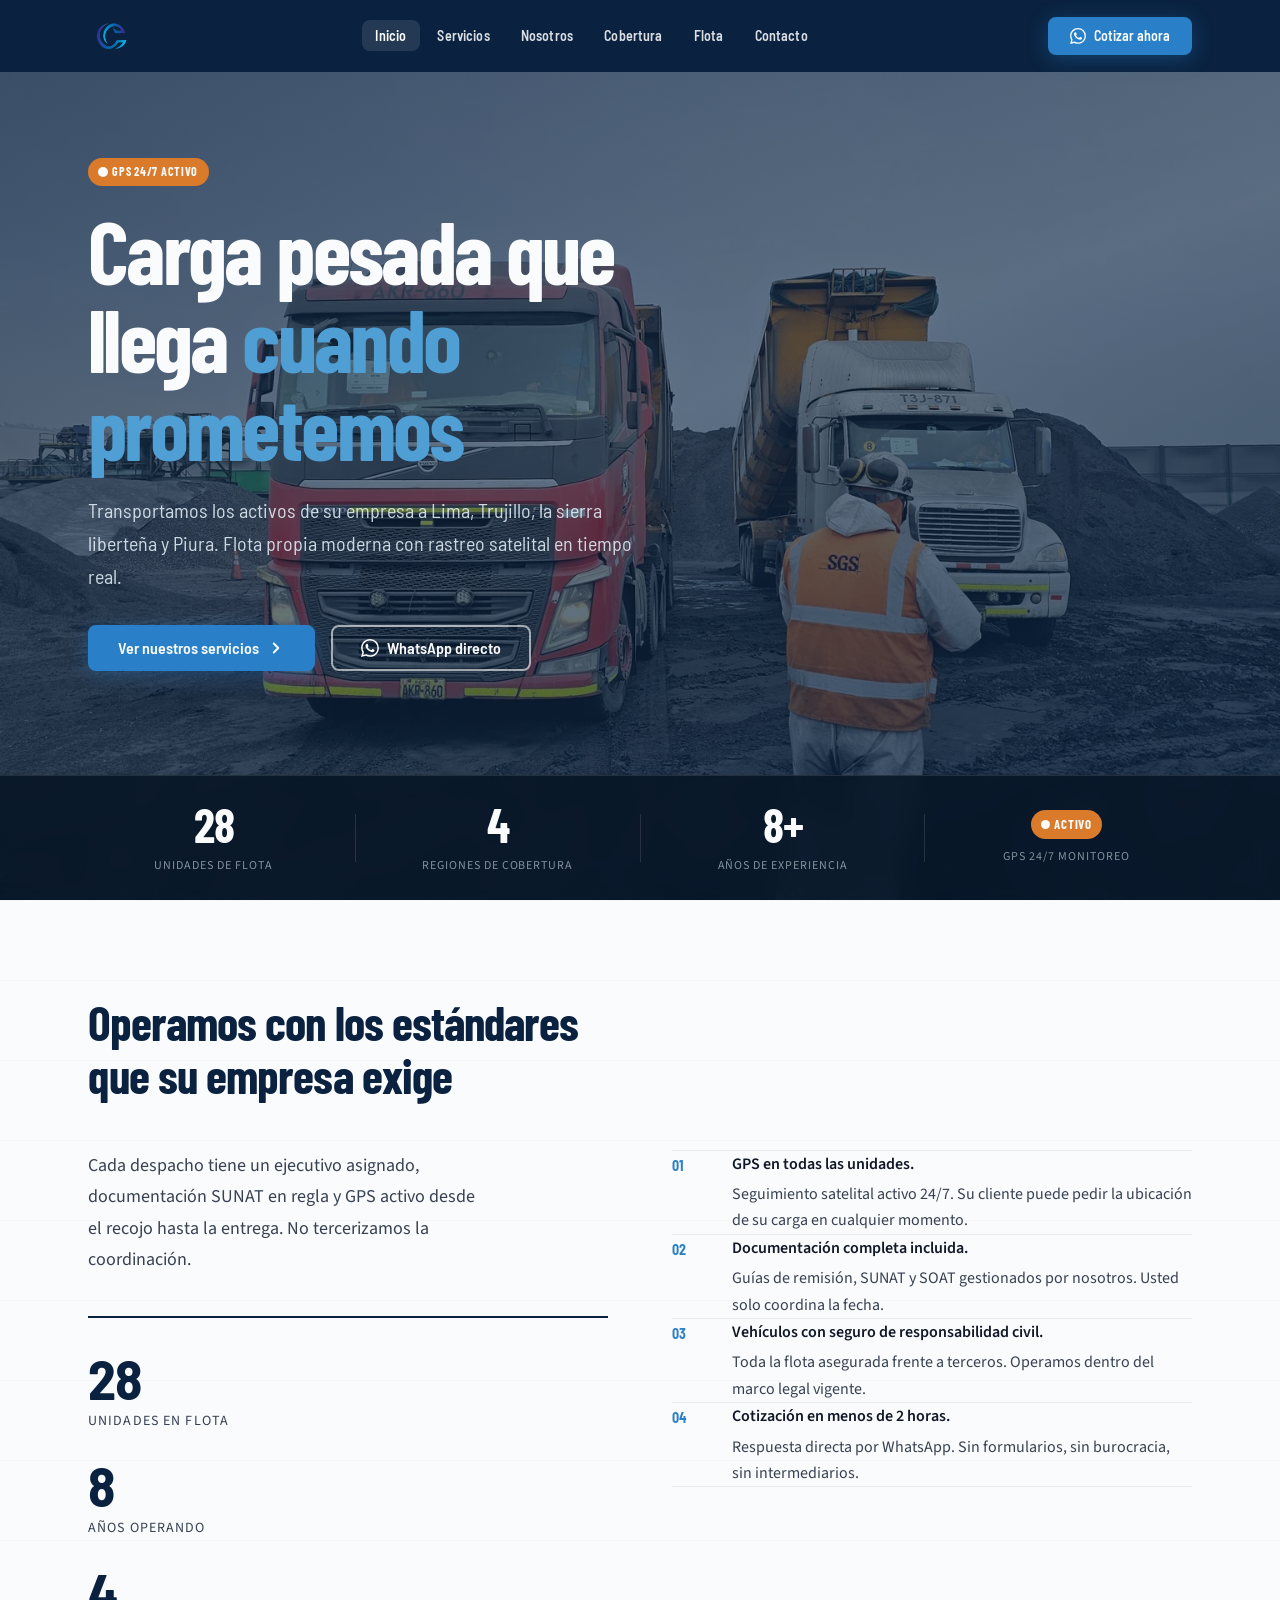
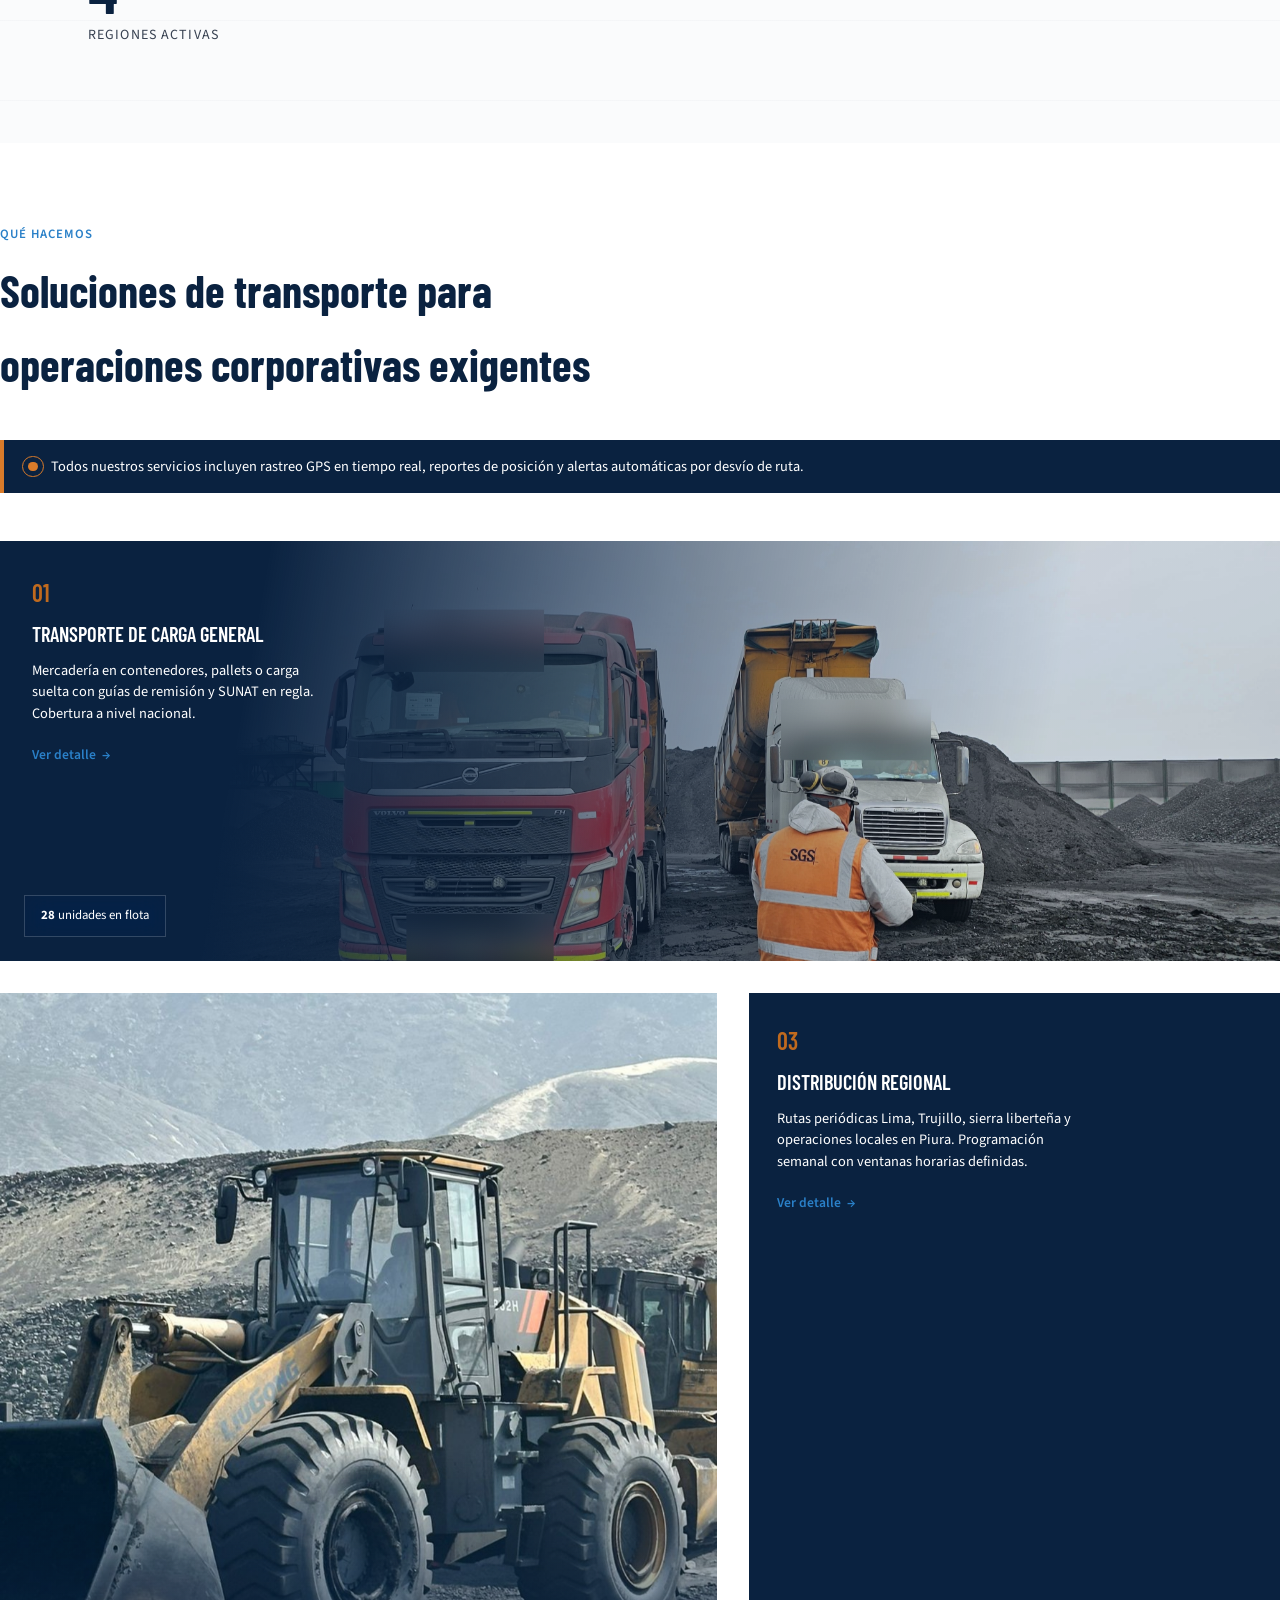
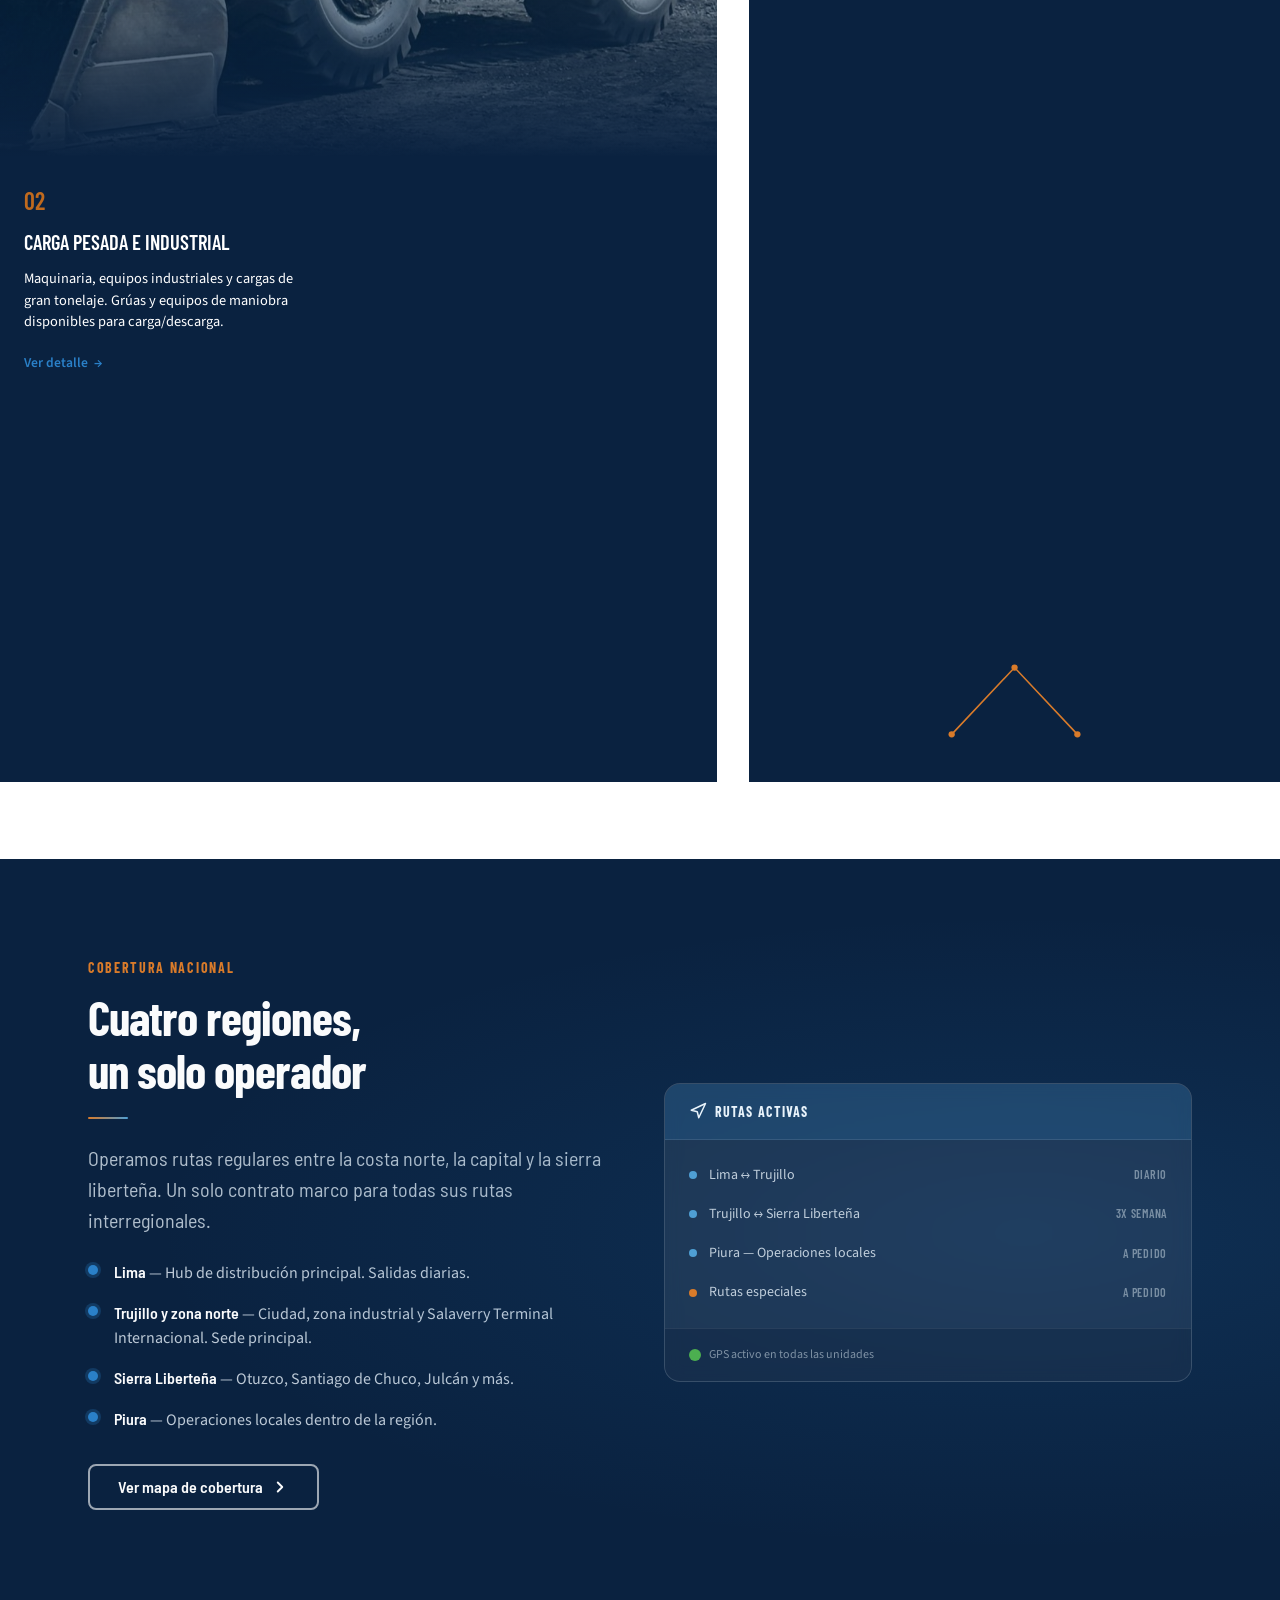
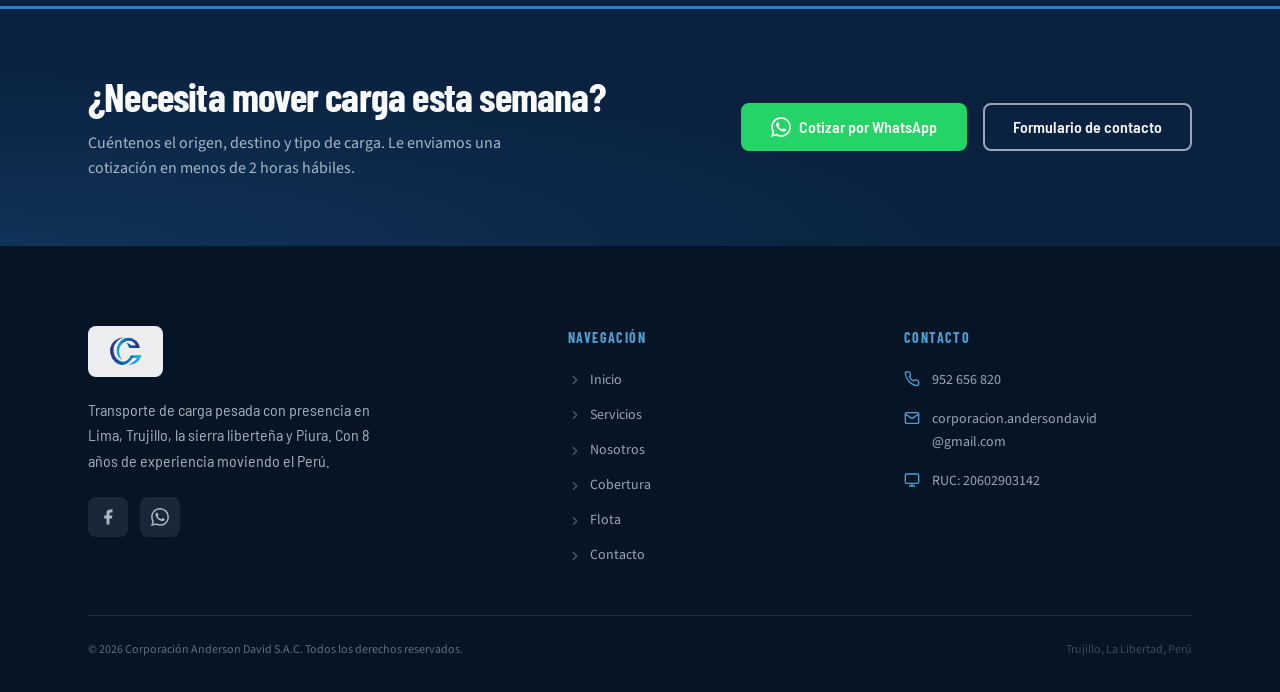
==== commit ba51de6d: "feat(home): rediseno Servicios iter.2 - bento asimetrico + GPS transversal - index.html: reemplaza m" ====
--- a/index.html
+++ b/index.html
@@ -276,61 +276,63 @@
     </section>
 
     <!-- =========================================================
-         SERVICIOS (rediseño Ag.6 · 07/2026)
+         SERVICIOS (rediseño Ag.6 iter.2 · bento asimétrico + GPS transversal · 07/2026)
          ========================================================= -->
     <section class="servicios" id="servicios" aria-labelledby="servicios-heading">
       <div class="servicios__intro">
         <span class="servicios__eyebrow">Qué hacemos</span>
         <h2 id="servicios-heading" class="servicios__heading">Soluciones de transporte para operaciones corporativas exigentes</h2>
       </div>
-      <div class="servicios__body">
-        <figure class="servicios__photo">
-          <img src="assets/images/servicios-flota.jpg" loading="lazy" class="servicios__photo-img"
-               alt="Maquinaria pesada —cargador frontal— en una operación de carga en cantera">
-          <div class="servicios__photo-overlay" aria-hidden="true"></div>
-          <figcaption class="servicios__photo-chip">
-            <span class="servicios__photo-chip-value">28</span>
-            <span class="servicios__photo-chip-label">unidades en flota</span>
-          </figcaption>
-        </figure>
-        <ol class="servicios__manifest">
-          <li class="servicios__row" data-reveal>
-            <span class="servicios__row-index">01</span>
-            <span class="servicios__row-icon" aria-hidden="true"><svg viewBox="0 0 28 28" fill="none" stroke="currentColor" stroke-width="1.75" stroke-linecap="round" stroke-linejoin="round"><rect x="4" y="7" width="20" height="16" rx="1.5"/><path d="M4 12h20"/><path d="M14 12v11"/><path d="M4 7l4-4h12l4 4"/></svg></span>
-            <div class="servicios__row-copy">
-              <h3 class="servicios__row-title">Transporte de carga general</h3>
-              <p class="servicios__row-desc">Mercadería en contenedores, pallets o carga suelta con guías de remisión y SUNAT en regla. Cobertura a nivel nacional.</p>
-            </div>
-            <a href="servicios.html#general" class="servicios__row-link">Ver detalle<span aria-hidden="true"> →</span></a>
-          </li>
-          <li class="servicios__row" data-reveal>
-            <span class="servicios__row-index">02</span>
-            <span class="servicios__row-icon" aria-hidden="true"><svg viewBox="0 0 28 28" fill="none" stroke="currentColor" stroke-width="1.75" stroke-linecap="round" stroke-linejoin="round"><path d="M5 5h18"/><path d="M14 5v9"/><path d="M11 14a3 3 0 0 0 6 0"/><path d="M14 17v2"/><rect x="8" y="19" width="12" height="5" rx="1"/></svg></span>
-            <div class="servicios__row-copy">
-              <h3 class="servicios__row-title">Carga pesada e industrial</h3>
-              <p class="servicios__row-desc">Maquinaria, equipos industriales y cargas de gran tonelaje. Grúas y equipos de maniobra disponibles para carga/descarga.</p>
-            </div>
-            <a href="servicios.html#industrial" class="servicios__row-link">Ver detalle<span aria-hidden="true"> →</span></a>
-          </li>
-          <li class="servicios__row" data-reveal>
-            <span class="servicios__row-index">03</span>
-            <span class="servicios__row-icon" aria-hidden="true"><svg viewBox="0 0 28 28" fill="none" stroke="currentColor" stroke-width="1.75" stroke-linecap="round" stroke-linejoin="round"><circle cx="5" cy="21" r="2"/><circle cx="14" cy="8" r="2"/><circle cx="23" cy="21" r="2"/><path d="M6.6 19.6L12.6 9.8"/><path d="M15.4 9.8L21.4 19.6"/></svg></span>
-            <div class="servicios__row-copy">
-              <h3 class="servicios__row-title">Distribución regional</h3>
-              <p class="servicios__row-desc">Rutas periódicas Lima, Trujillo, sierra liberteña y operaciones locales en Piura. Programación semanal con ventanas horarias definidas.</p>
-            </div>
-            <a href="servicios.html#regional" class="servicios__row-link">Ver detalle<span aria-hidden="true"> →</span></a>
-          </li>
-          <li class="servicios__row" data-reveal>
-            <span class="servicios__row-index">04</span>
-            <span class="servicios__row-icon" aria-hidden="true"><svg viewBox="0 0 28 28" fill="none" stroke="currentColor" stroke-width="1.75" stroke-linecap="round" stroke-linejoin="round"><circle cx="14" cy="20" r="1.7" fill="currentColor" stroke="none"/><path d="M9.5 15.5a6.5 6.5 0 0 1 9 0"/><path d="M6 12a10.5 10.5 0 0 1 16 0"/></svg></span>
-            <div class="servicios__row-copy">
-              <h3 class="servicios__row-title">Transporte con monitoreo</h3>
-              <p class="servicios__row-desc">Servicio premium con rastreo GPS en tiempo real, reportes de posición y alertas automáticas por desvío de ruta.</p>
-            </div>
-            <a href="servicios.html#monitoreo" class="servicios__row-link">Ver detalle<span aria-hidden="true"> →</span></a>
-          </li>
-        </ol>
+
+      <div class="servicios__gps-band">
+        <span class="servicios__gps-dot" aria-hidden="true"></span>
+        <p class="servicios__gps-text">Todos nuestros servicios incluyen rastreo GPS en tiempo real, reportes de posición y alertas automáticas por desvío de ruta.</p>
+      </div>
+
+      <div class="servicios__grid">
+        <article class="servicios__cell servicios__cell--s1" data-parallax>
+          <div class="servicios__cell-photo">
+            <img src="assets/images/servicios-s1-carga-general.jpg" loading="lazy" class="servicios__cell-img" data-parallax-layer
+                 alt="Camiones de carga de Anderson David en patio de acopio">
+            <div class="servicios__cell-overlay" aria-hidden="true"></div>
+            <span class="servicios__cell-chip"><strong>28</strong> unidades en flota</span>
+          </div>
+          <div class="servicios__cell-copy">
+            <span class="servicios__cell-index">01</span>
+            <h3 class="servicios__cell-title">Transporte de carga general</h3>
+            <p class="servicios__cell-desc">Mercadería en contenedores, pallets o carga suelta con guías de remisión y SUNAT en regla. Cobertura a nivel nacional.</p>
+            <a href="servicios.html#general" class="servicios__cell-link">Ver detalle<span aria-hidden="true"> →</span></a>
+          </div>
+        </article>
+
+        <article class="servicios__cell servicios__cell--s2" data-reveal-wipe>
+          <div class="servicios__cell-photo servicios__cell-photo--top">
+            <img src="assets/images/servicios-s2-carga-pesada.jpg" loading="lazy" class="servicios__cell-img"
+                 alt="Cargador frontal y maquinaria pesada en operación de carga en cantera">
+            <div class="servicios__cell-overlay--bottom" aria-hidden="true"></div>
+          </div>
+          <div class="servicios__cell-copy servicios__cell-copy--solid">
+            <span class="servicios__cell-index">02</span>
+            <h3 class="servicios__cell-title">Carga pesada e industrial</h3>
+            <p class="servicios__cell-desc">Maquinaria, equipos industriales y cargas de gran tonelaje. Grúas y equipos de maniobra disponibles para carga/descarga.</p>
+            <a href="servicios.html#industrial" class="servicios__cell-link">Ver detalle<span aria-hidden="true"> →</span></a>
+          </div>
+        </article>
+
+        <article class="servicios__cell servicios__cell--s3" data-draw-route>
+          <div class="servicios__cell-copy" style="background:transparent;padding:0;">
+            <span class="servicios__cell-index">03</span>
+            <h3 class="servicios__cell-title">Distribución regional</h3>
+            <p class="servicios__cell-desc">Rutas periódicas Lima, Trujillo, sierra liberteña y operaciones locales en Piura. Programación semanal con ventanas horarias definidas.</p>
+            <a href="servicios.html#regional" class="servicios__cell-link">Ver detalle<span aria-hidden="true"> →</span></a>
+          </div>
+          <svg class="servicios__route-svg" viewBox="0 0 200 140" aria-hidden="true">
+            <circle cx="20" cy="115" r="4" fill="currentColor"/>
+            <circle cx="100" cy="30" r="4" fill="currentColor"/>
+            <circle cx="180" cy="115" r="4" fill="currentColor"/>
+            <path class="servicios__route-path" d="M20 115 L100 30 L180 115" fill="none" stroke="currentColor" stroke-width="2"/>
+          </svg>
+        </article>
       </div>
     </section>
 
--- a/css/home.css
+++ b/css/home.css
@@ -368,54 +368,71 @@
 
 
 /* ============================================================
-   SERVICIOS (rediseño Ag.6 · 07/2026)
-   Reemplaza el bloque .services-grid / .service-card anterior.
-   Nota Ag.3: reglas [data-reveal] acotadas a .servicios (evita afectar
-   el resto del home; el observer de main.js añade .is-visible).
+   SERVICIOS (rediseño Ag.6 iter.2 · bento asimétrico + GPS transversal · 07/2026)
+   Reemplaza el manifiesto 01-04 de la iter.1. GPS pasa de 4to servicio
+   a franja transversal. Reveal (wipe s2 / line-draw s3) vía .is-visible
+   que añade el IntersectionObserver existente de main.js; parallax s1 en JS.
    ============================================================ */
-.servicios { background: #FFFFFF; padding-block: clamp(3rem, 6vw, 6rem); }
-.servicios__intro { max-width: 42rem; margin-bottom: clamp(2rem, 4vw, 3.5rem); }
-.servicios__eyebrow { font-family: var(--font-body, 'Source Sans 3', sans-serif); font-size: .8rem; font-weight: 600; letter-spacing: .08em; text-transform: uppercase; color: var(--color-sky, #2A80C8); }
-.servicios__heading { font-family: var(--font-display, 'Barlow Condensed', sans-serif); font-size: clamp(2rem, 3.5vw, 3rem); color: var(--color-navy, #0A2240); margin: .5rem 0 0; }
-.servicios__body { display: grid; grid-template-columns: minmax(260px, 38%) 1fr; gap: clamp(2rem, 4vw, 3.5rem); align-items: stretch; }
-.servicios__photo { position: relative; overflow: hidden; min-height: 480px; clip-path: polygon(0 0, 100% 0, 88% 100%, 0 100%); }
-.servicios__photo-img { width: 100%; height: 100%; object-fit: cover; display: block; }
-.servicios__photo-overlay { position: absolute; inset: 0; background: linear-gradient(115deg, var(--color-navy, #0A2240) 12%, rgba(10,34,64,.55) 45%, rgba(10,34,64,.12) 75%); }
-.servicios__photo-chip { position: absolute; left: 1.5rem; bottom: 1.5rem; display: flex; align-items: baseline; gap: .5rem; padding: .75rem 1.1rem; border: 1px solid rgba(255,255,255,.18); color: #fff; backdrop-filter: blur(14px) saturate(140%); -webkit-backdrop-filter: blur(14px) saturate(140%); background: rgba(10,34,64,.35); }
-.servicios__photo-chip-value { font-family: var(--font-display, 'Barlow Condensed', sans-serif); font-size: 1.75rem; font-weight: 600; line-height: 1; }
-.servicios__photo-chip-label { font-family: var(--font-body, 'Source Sans 3', sans-serif); font-size: .7rem; text-transform: uppercase; letter-spacing: .06em; opacity: .85; }
-@media (prefers-reduced-transparency: reduce) { .servicios__photo-chip { background: var(--color-navy, #0A2240); backdrop-filter: none; -webkit-backdrop-filter: none; } }
-.servicios__manifest { list-style: none; margin: 0; padding: 0; }
-.servicios__row { display: grid; grid-template-columns: auto auto 1fr auto; align-items: center; gap: 1.25rem 1.5rem; padding: 1.75rem 0; border-top: 1px solid rgba(10,34,64,.12); transition: background-color .25s ease; }
-.servicios__row:last-child { border-bottom: 1px solid rgba(10,34,64,.12); }
-.servicios__row:hover, .servicios__row:focus-within { background-color: rgba(42,128,200,.06); }
-.servicios__row-index { font-family: var(--font-display, 'Barlow Condensed', sans-serif); font-size: 2.5rem; font-weight: 600; line-height: 1; color: var(--color-amber-deep, #C06A1E); min-width: 2.2ch; }
-.servicios__row-icon { width: 2rem; height: 2rem; color: var(--color-navy, #0A2240); flex-shrink: 0; }
-.servicios__row-icon svg { width: 100%; height: 100%; }
-.servicios__row-copy { min-width: 0; }
-.servicios__row-title { font-family: var(--font-display, 'Barlow Condensed', sans-serif); font-size: clamp(1.2rem, 1.6vw, 1.5rem); font-weight: 600; text-transform: uppercase; letter-spacing: .01em; color: var(--color-navy, #0A2240); margin: 0 0 .35rem; }
-.servicios__row-desc { font-family: var(--font-body, 'Source Sans 3', sans-serif); font-size: .95rem; line-height: 1.5; max-width: 52ch; color: #3C4A5C; margin: 0; }
-.servicios__row-link { font-family: var(--font-body, 'Source Sans 3', sans-serif); font-size: .875rem; font-weight: 600; color: var(--color-cta, #1B4F8A); text-decoration: none; white-space: nowrap; display: inline-flex; align-items: center; gap: .35rem; }
-.servicios__row-link:hover, .servicios__row-link:focus-visible { color: var(--color-sky, #2A80C8); }
-.servicios__row-link span { display: inline-block; transition: transform .2s ease; }
-.servicios__row:hover .servicios__row-link span, .servicios__row:focus-within .servicios__row-link span { transform: translateX(3px); }
-.servicios [data-reveal] { opacity: 0; transform: translateY(16px); transition: opacity .5s ease, transform .5s ease; }
-.servicios [data-reveal].is-visible { opacity: 1; transform: translateY(0); }
-.servicios__row:nth-child(1)[data-reveal] { transition-delay: 0ms; }
-.servicios__row:nth-child(2)[data-reveal] { transition-delay: 80ms; }
-.servicios__row:nth-child(3)[data-reveal] { transition-delay: 160ms; }
-.servicios__row:nth-child(4)[data-reveal] { transition-delay: 240ms; }
-@media (prefers-reduced-motion: reduce) { .servicios [data-reveal] { opacity: 1; transform: none; transition: none; } }
-@media (max-width: 768px) {
-  .servicios__body { grid-template-columns: 1fr; gap: 1.5rem; }
-  .servicios__photo { min-height: 200px; clip-path: polygon(0 0, 100% 0, 100% 100%, 0 90%); }
-  .servicios__photo-chip { left: 1rem; bottom: 1rem; padding: .6rem .85rem; }
-  .servicios__photo-chip-value { font-size: 1.4rem; }
-  .servicios__row { grid-template-columns: auto 1fr; grid-template-areas: "index icon" "copy copy" "link link"; row-gap: .6rem; }
-  .servicios__row-index { grid-area: index; font-size: 1.9rem; }
-  .servicios__row-icon { grid-area: icon; justify-self: start; width: 1.75rem; height: 1.75rem; }
-  .servicios__row-copy { grid-area: copy; }
-  .servicios__row-link { grid-area: link; min-height: 44px; align-items: center; }
+.servicios{background:#FFFFFF;padding-block:clamp(3rem,6vw,6rem);}
+.servicios__intro{max-width:42rem;margin-bottom:clamp(1.5rem,3vw,2.5rem);}
+.servicios__eyebrow{font-family:var(--font-body,'Source Sans 3',sans-serif);font-size:.8rem;font-weight:600;letter-spacing:.08em;text-transform:uppercase;color:var(--color-sky,#2A80C8);}
+.servicios__heading{font-family:var(--font-display,'Barlow Condensed',sans-serif);font-size:clamp(2rem,3.5vw,3rem);color:var(--color-navy,#0A2240);margin:.5rem 0 0;}
+
+.servicios__gps-band{display:flex;align-items:center;gap:.85rem;background:var(--color-navy,#0A2240);color:#fff;padding:.9rem 1.5rem;margin-bottom:clamp(2rem,4vw,3rem);border-left:4px solid var(--color-amber,#D97B2A);}
+.servicios__gps-dot{position:relative;width:.6rem;height:.6rem;border-radius:50%;background:var(--color-amber,#D97B2A);flex-shrink:0;}
+.servicios__gps-dot::after{content:"";position:absolute;inset:-6px;border-radius:50%;border:1px solid var(--color-amber,#D97B2A);animation:gpsPing 2.4s ease-out infinite;}
+@keyframes gpsPing{0%{transform:scale(.6);opacity:.9;}100%{transform:scale(2.2);opacity:0;}}
+.servicios__gps-text{font-family:var(--font-body,'Source Sans 3',sans-serif);font-size:.9rem;margin:0;}
+@media (prefers-reduced-motion:reduce){.servicios__gps-dot::after{animation:none;display:none;}}
+
+.servicios__grid{display:grid;grid-template-columns:1.35fr 1fr;grid-template-areas:"s1 s1" "s2 s3";gap:clamp(1.5rem,3vw,2rem);}
+.servicios__cell{position:relative;}
+.servicios__cell--s1{grid-area:s1;min-height:420px;overflow:hidden;}
+.servicios__cell--s2{grid-area:s2;min-height:380px;display:flex;flex-direction:column;}
+.servicios__cell--s3{grid-area:s3;min-height:380px;background:var(--color-navy,#0A2240);display:flex;flex-direction:column;justify-content:space-between;padding:1.75rem;overflow:hidden;}
+
+.servicios__cell-photo{position:absolute;inset:0;overflow:hidden;}
+.servicios__cell-img{width:100%;height:120%;object-fit:cover;display:block;will-change:transform;}
+.servicios__cell-overlay{position:absolute;inset:0;background:linear-gradient(100deg,var(--color-navy,#0A2240) 20%,rgba(10,34,64,.5) 50%,rgba(10,34,64,.05) 80%);}
+.servicios__cell-chip{position:absolute;left:1.5rem;bottom:1.5rem;padding:.6rem 1rem;color:#fff;font-family:var(--font-body,'Source Sans 3',sans-serif);font-size:.8rem;background:rgba(10,34,64,.35);backdrop-filter:blur(14px) saturate(140%);-webkit-backdrop-filter:blur(14px) saturate(140%);border:1px solid rgba(255,255,255,.18);}
+@media (prefers-reduced-transparency:reduce){.servicios__cell-chip{background:var(--color-navy,#0A2240);backdrop-filter:none;-webkit-backdrop-filter:none;}}
+.servicios__cell--s1 .servicios__cell-copy{position:relative;z-index:1;padding:2rem;max-width:30rem;color:#fff;}
+.servicios__cell--s1 .servicios__cell-title,.servicios__cell--s1 .servicios__cell-desc{color:#fff;}
+.servicios__cell--s1 .servicios__cell-link{color:var(--color-sky,#2A80C8);}
+
+.servicios__cell-photo--top{position:relative;height:55%;overflow:hidden;clip-path:inset(0 100% 0 0);transition:clip-path .9s cubic-bezier(.16,1,.3,1);}
+.servicios__cell--s2.is-visible .servicios__cell-photo--top{clip-path:inset(0 0 0 0);}
+.servicios__cell--s2 .servicios__cell-img{height:100%;}
+.servicios__cell-overlay--bottom{position:absolute;inset:0;background:linear-gradient(to bottom,rgba(10,34,64,0) 60%,var(--color-navy,#0A2240) 100%);}
+.servicios__cell-copy--solid{background:var(--color-navy,#0A2240);color:#fff;padding:1.5rem;flex:1;}
+.servicios__cell--s2 .servicios__cell-title,.servicios__cell--s2 .servicios__cell-desc{color:#fff;}
+.servicios__cell--s2 .servicios__cell-link{color:var(--color-sky,#2A80C8);}
+
+.servicios__cell--s3 .servicios__cell-title,.servicios__cell--s3 .servicios__cell-desc{color:#fff;}
+.servicios__cell--s3 .servicios__cell-link{color:var(--color-sky,#2A80C8);}
+.servicios__route-svg{width:100%;height:110px;color:var(--color-amber,#D97B2A);align-self:center;}
+.servicios__route-path{stroke-dasharray:260;stroke-dashoffset:260;transition:stroke-dashoffset 1.4s ease-out;}
+.servicios__cell--s3.is-visible .servicios__route-path{stroke-dashoffset:0;}
+
+.servicios__cell-index{font-family:var(--font-display,'Barlow Condensed',sans-serif);font-size:1.5rem;font-weight:600;color:var(--color-amber-deep,#C06A1E);display:block;margin-bottom:.35rem;}
+.servicios__cell-title{font-family:var(--font-display,'Barlow Condensed',sans-serif);font-size:clamp(1.2rem,1.6vw,1.5rem);font-weight:600;text-transform:uppercase;color:var(--color-navy,#0A2240);margin:0 0 .5rem;}
+.servicios__cell-desc{font-family:var(--font-body,'Source Sans 3',sans-serif);font-size:.9rem;line-height:1.5;color:#3C4A5C;margin:0 0 1rem;max-width:42ch;}
+.servicios__cell-link{font-family:var(--font-body,'Source Sans 3',sans-serif);font-size:.85rem;font-weight:600;color:var(--color-cta,#1B4F8A);text-decoration:none;display:inline-flex;align-items:center;gap:.35rem;}
+.servicios__cell-link:hover,.servicios__cell-link:focus-visible{color:var(--color-sky,#2A80C8);}
+.servicios__cell-link span{display:inline-block;transition:transform .2s ease;}
+.servicios__cell-link:hover span{transform:translateX(3px);}
+
+@media (prefers-reduced-motion:reduce){
+  .servicios__cell-photo--top{clip-path:inset(0 0 0 0) !important;transition:none;}
+  .servicios__route-path{stroke-dashoffset:0 !important;transition:none;}
+  .servicios__cell-img{transform:none !important;}
+}
+
+@media (max-width:768px){
+  .servicios__grid{grid-template-columns:1fr;grid-template-areas:"s1" "s2" "s3";}
+  .servicios__cell--s1{min-height:320px;}
+  .servicios__cell--s2,.servicios__cell--s3{min-height:auto;}
+  .servicios__gps-band{flex-wrap:wrap;}
 }
 
 
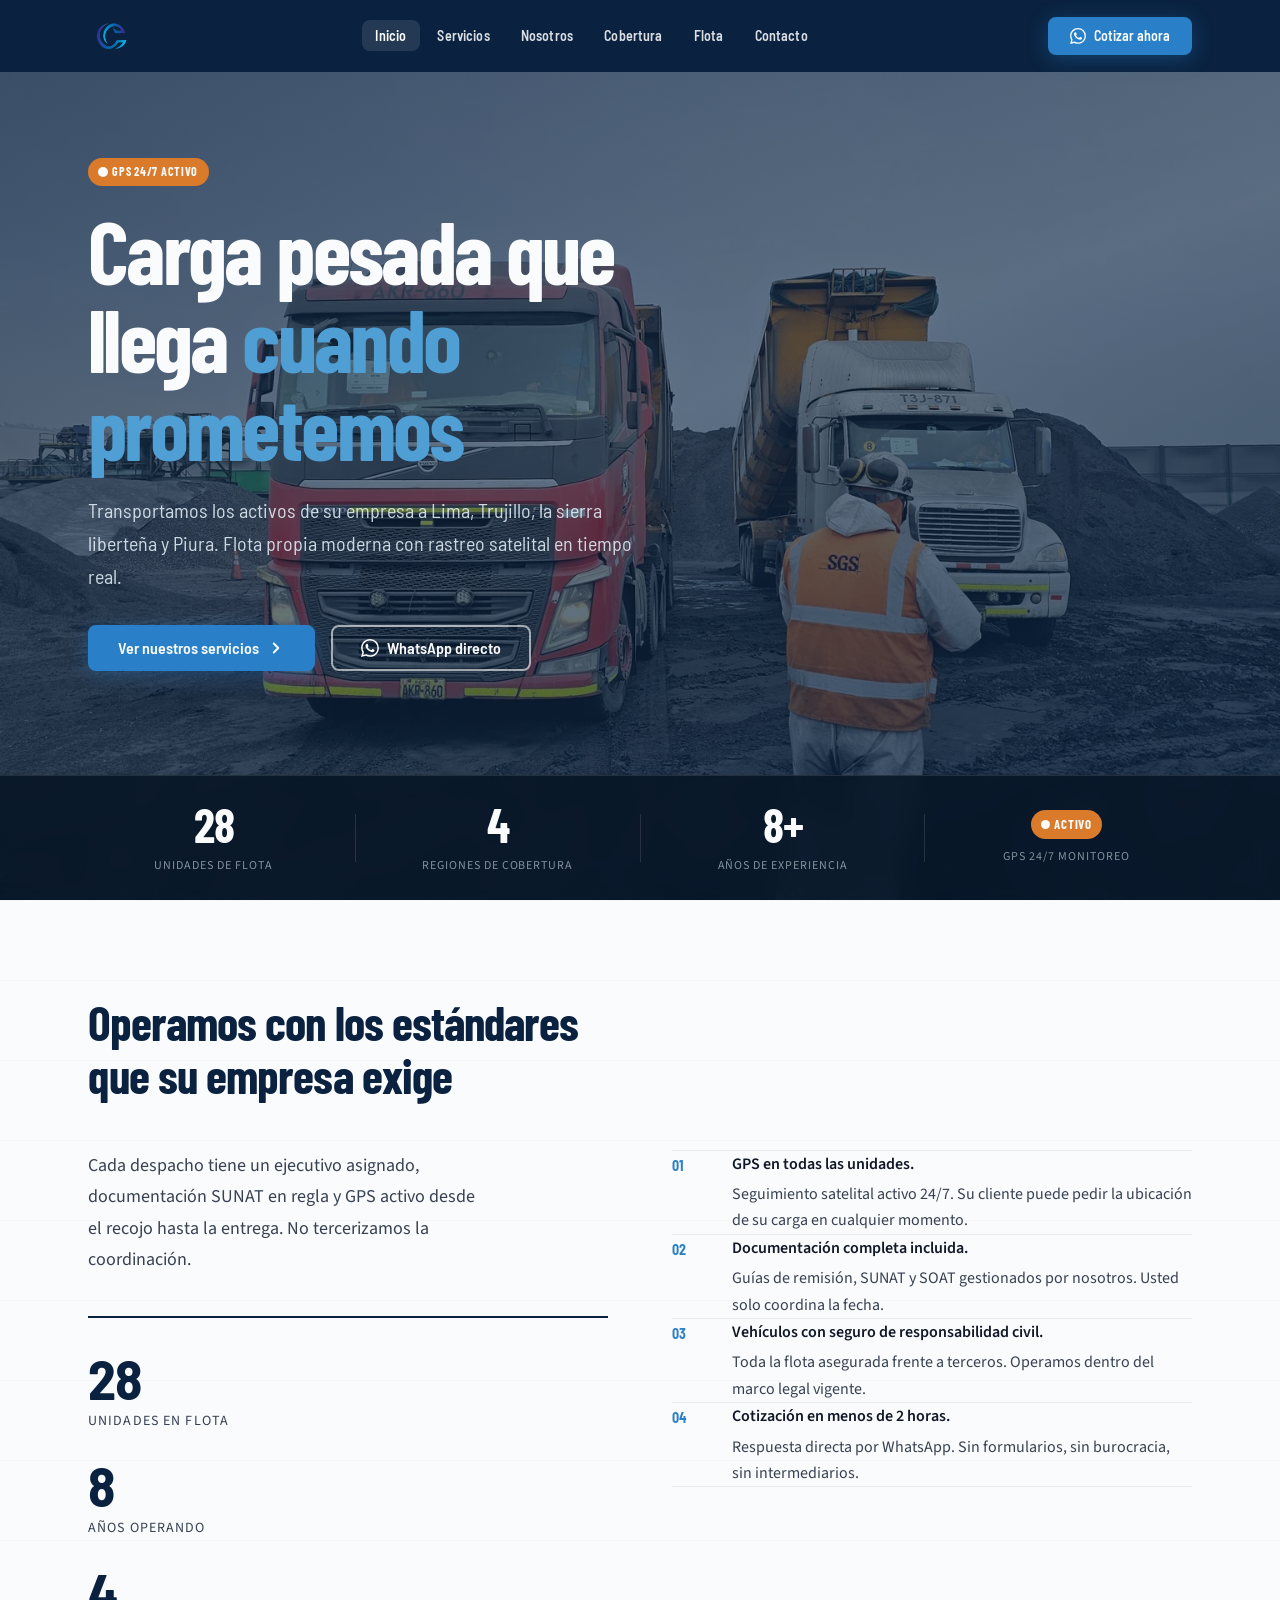
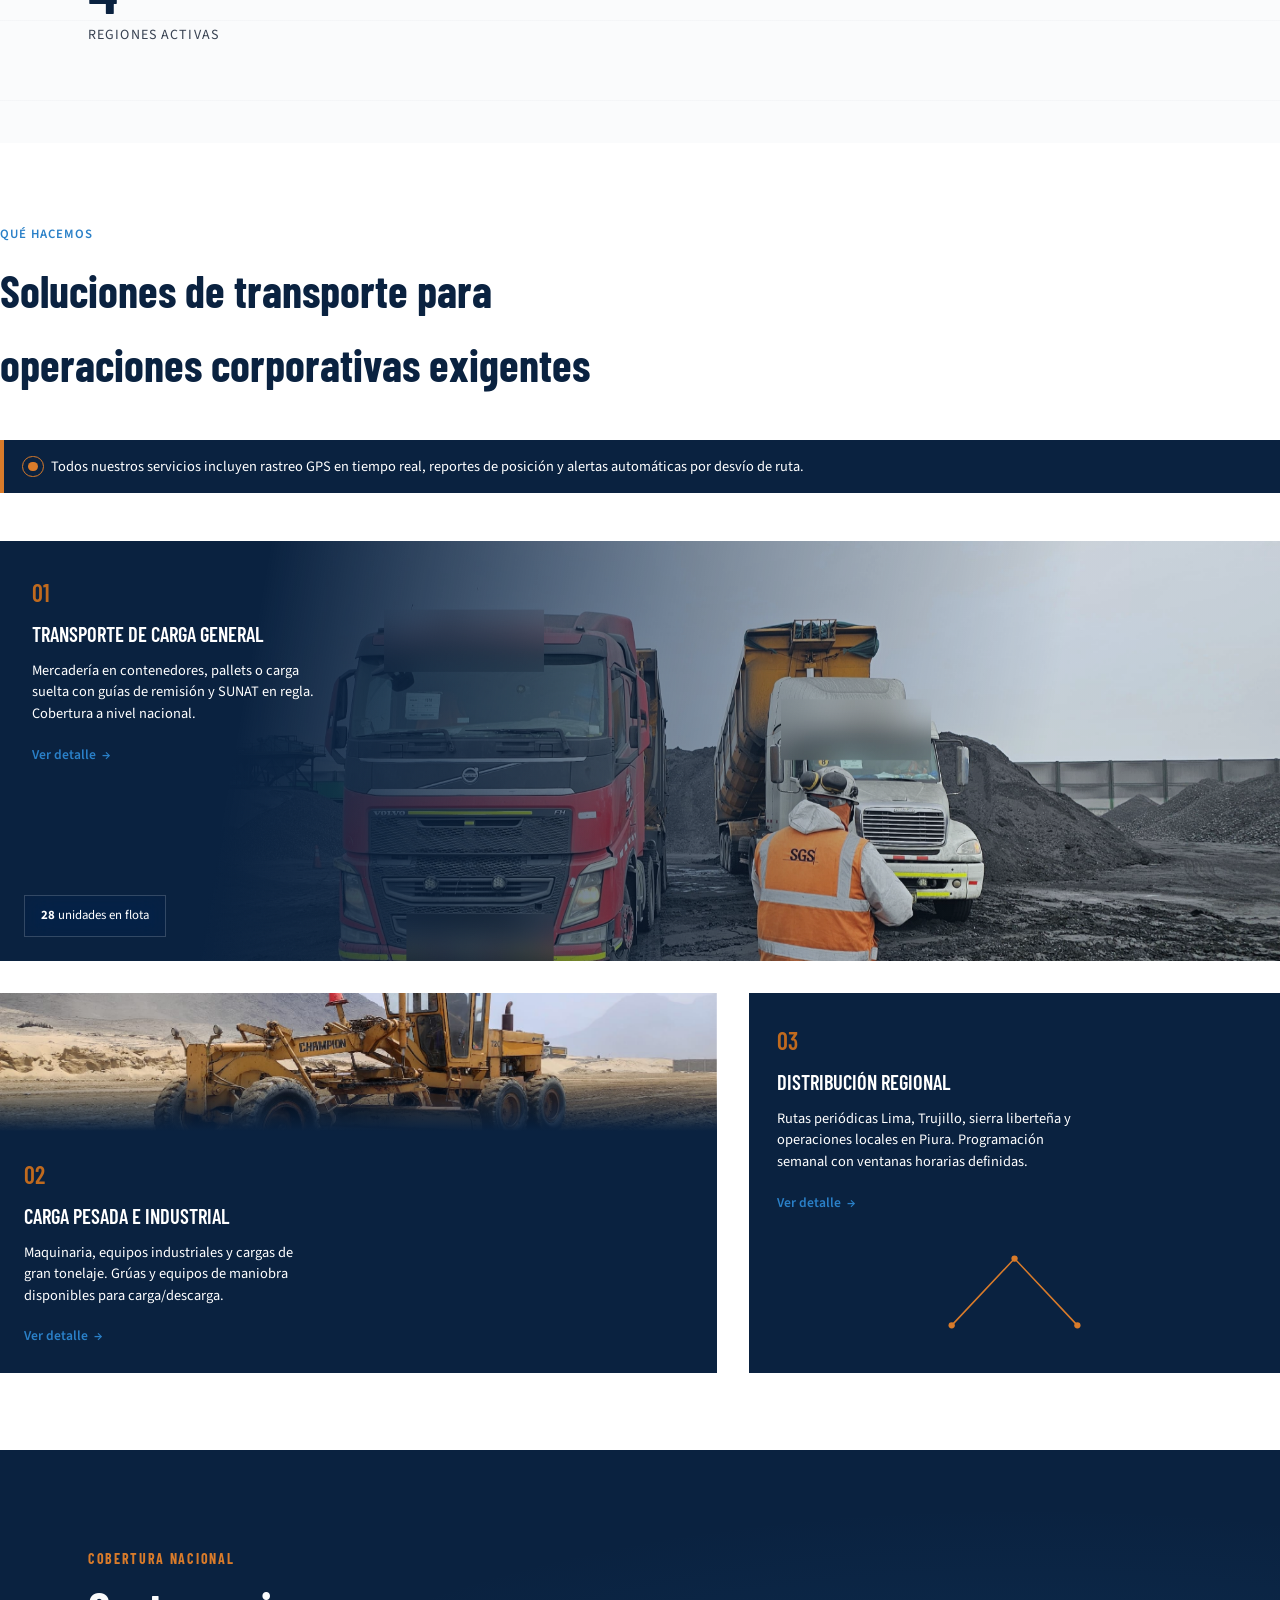
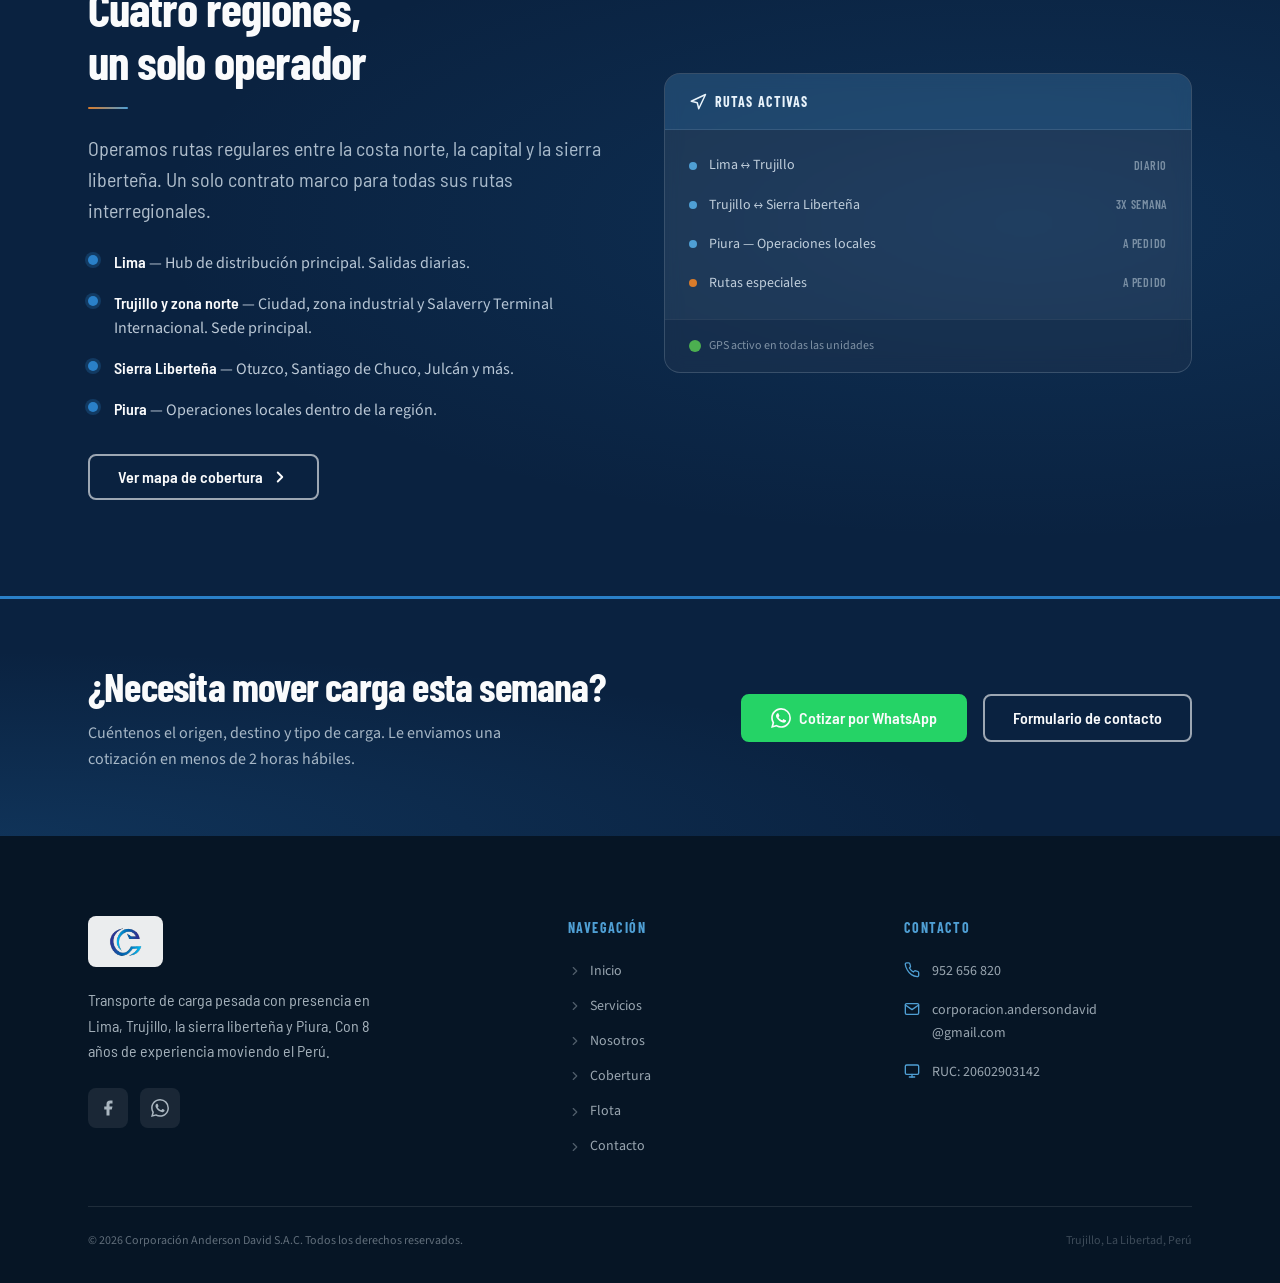
==== commit 43739feb: "feat(home): celda 02 Servicios usa foto v2 (motoniveladora), no repite la de iter.1 - index.html: sr" ====
--- a/index.html
+++ b/index.html
@@ -307,8 +307,8 @@
 
         <article class="servicios__cell servicios__cell--s2" data-reveal-wipe>
           <div class="servicios__cell-photo servicios__cell-photo--top">
-            <img src="assets/images/servicios-s2-carga-pesada.jpg" loading="lazy" class="servicios__cell-img"
-                 alt="Cargador frontal y maquinaria pesada en operación de carga en cantera">
+            <img src="assets/images/servicios-s2-carga-pesada-v2.jpg" loading="lazy" class="servicios__cell-img"
+                 alt="Motoniveladora en operación de movimiento de tierras">
             <div class="servicios__cell-overlay--bottom" aria-hidden="true"></div>
           </div>
           <div class="servicios__cell-copy servicios__cell-copy--solid">
--- a/css/home.css
+++ b/css/home.css
@@ -402,7 +402,8 @@
 
 .servicios__cell-photo--top{position:relative;height:55%;overflow:hidden;clip-path:inset(0 100% 0 0);transition:clip-path .9s cubic-bezier(.16,1,.3,1);}
 .servicios__cell--s2.is-visible .servicios__cell-photo--top{clip-path:inset(0 0 0 0);}
-.servicios__cell--s2 .servicios__cell-img{height:100%;}
+/* FIX iter.2: la img de s2 va FUERA DE FLUJO (como la de s1). En el flujo, height:100% dentro de photo-top{height:55%} hacía que la img aportara su altura intrínseca cuando la cadena de % se volvía indefinida (mobile min-height:auto / breakpoints intermedios), inflando la celda y estirando s3 (bloque navy vacío). */
+.servicios__cell--s2 .servicios__cell-img{position:absolute;inset:0;width:100%;height:100%;object-fit:cover;}
 .servicios__cell-overlay--bottom{position:absolute;inset:0;background:linear-gradient(to bottom,rgba(10,34,64,0) 60%,var(--color-navy,#0A2240) 100%);}
 .servicios__cell-copy--solid{background:var(--color-navy,#0A2240);color:#fff;padding:1.5rem;flex:1;}
 .servicios__cell--s2 .servicios__cell-title,.servicios__cell--s2 .servicios__cell-desc{color:#fff;}
@@ -432,6 +433,7 @@
   .servicios__grid{grid-template-columns:1fr;grid-template-areas:"s1" "s2" "s3";}
   .servicios__cell--s1{min-height:320px;}
   .servicios__cell--s2,.servicios__cell--s3{min-height:auto;}
+  .servicios__cell-photo--top{height:220px;} /* altura definida en mobile: como la img es absolute, evita que la foto colapse cuando la celda es auto */
   .servicios__gps-band{flex-wrap:wrap;}
 }
 
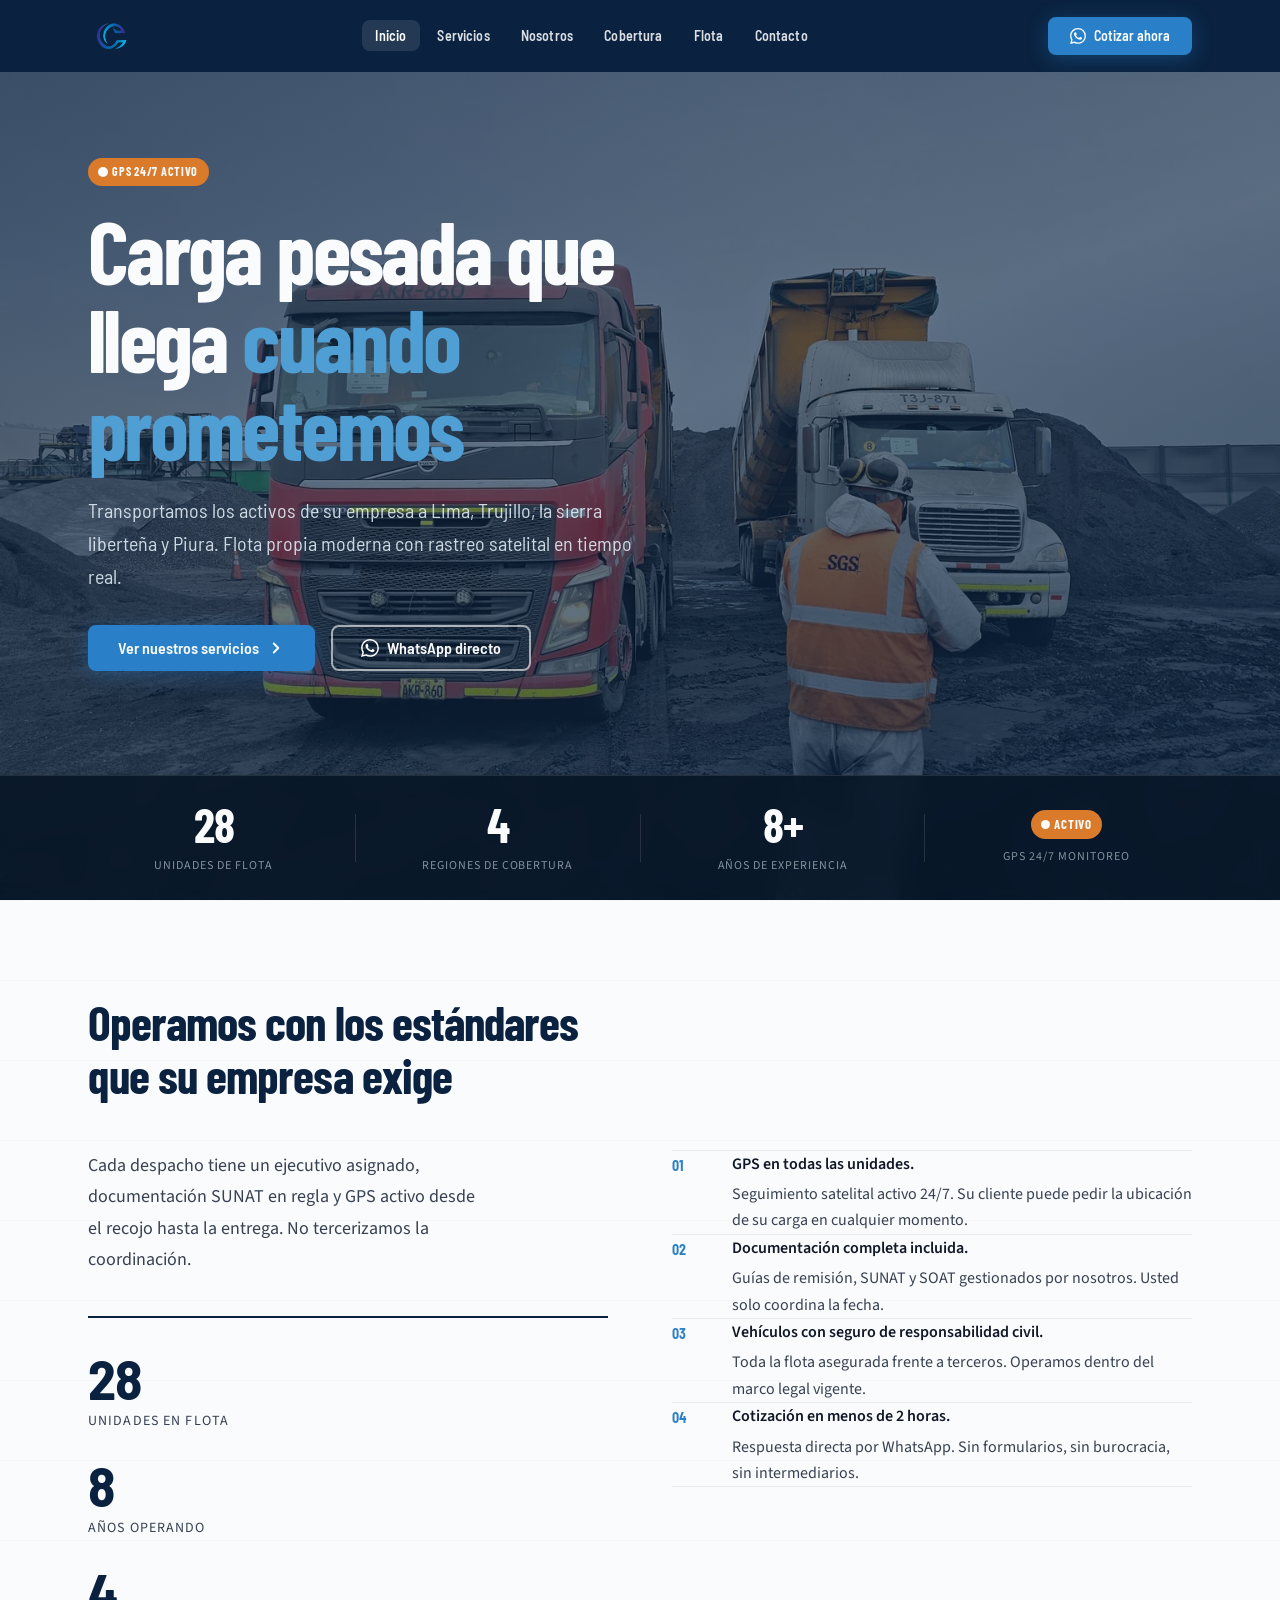
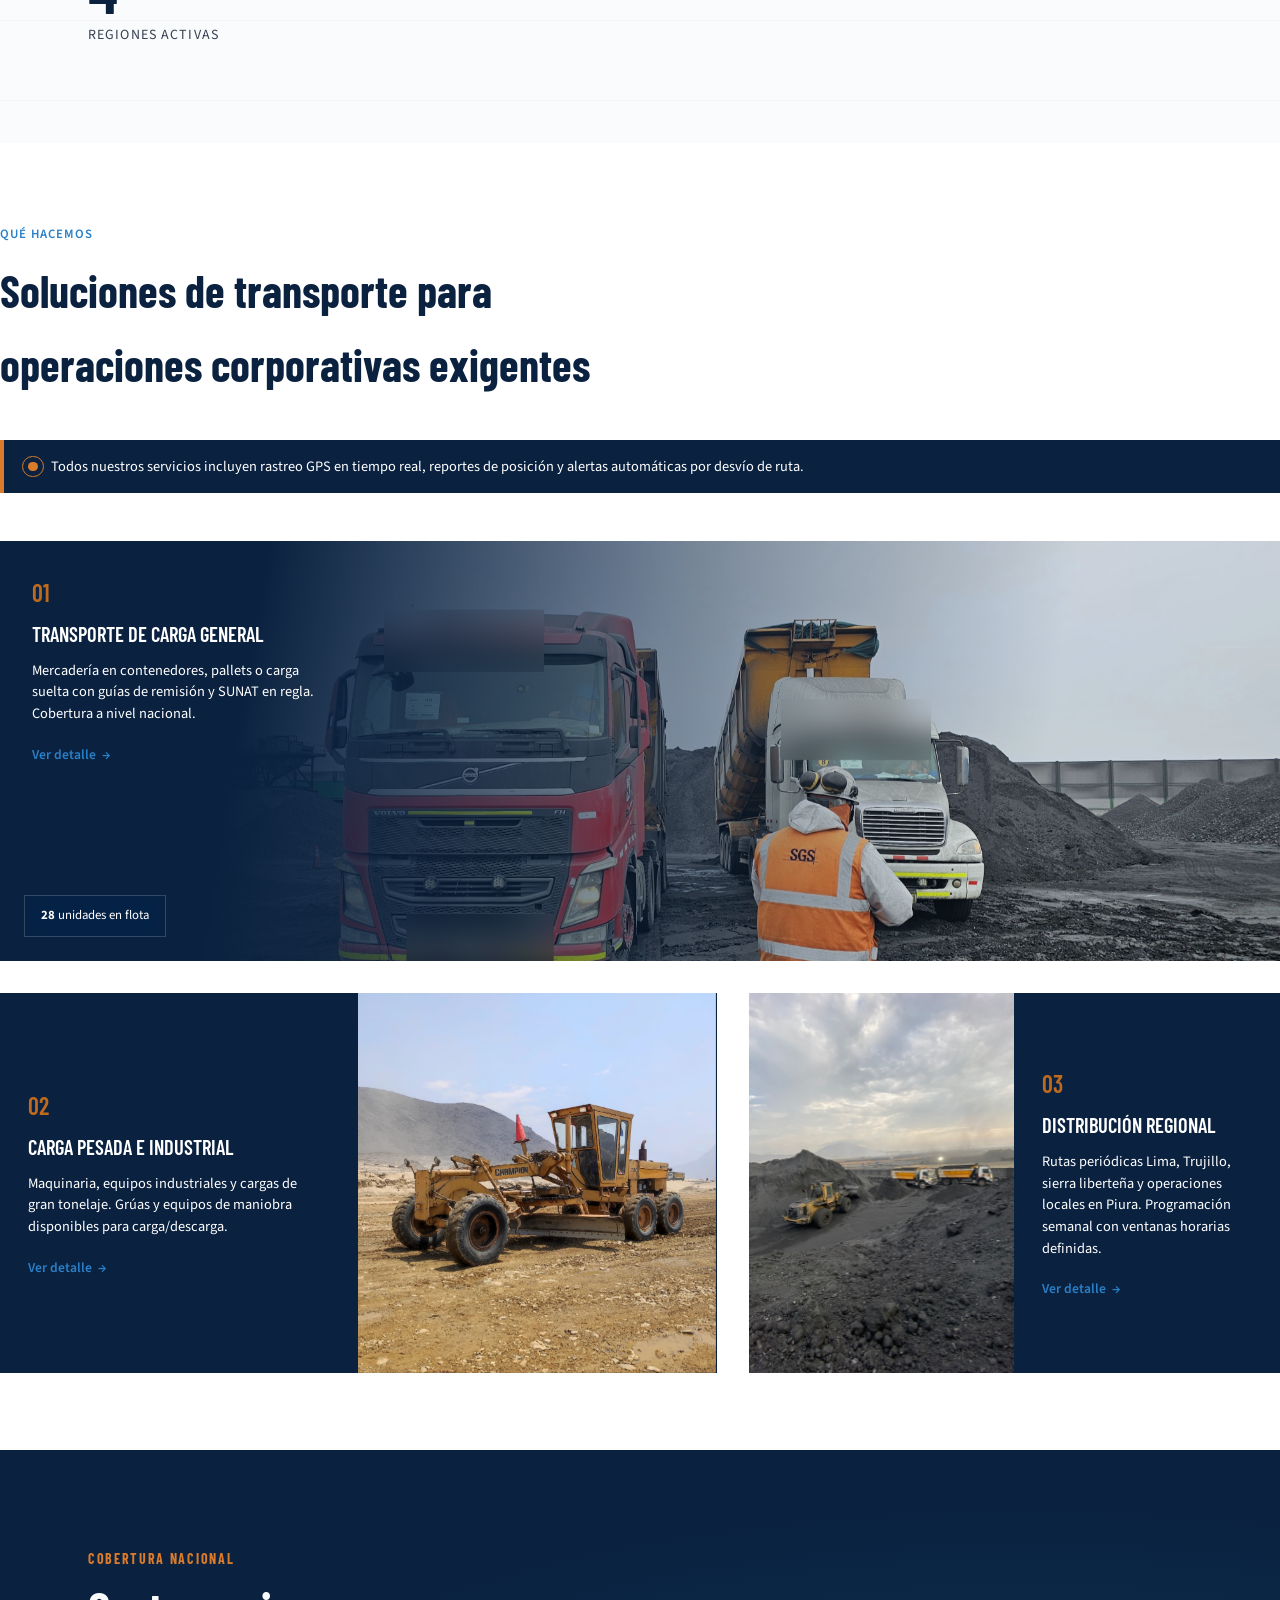
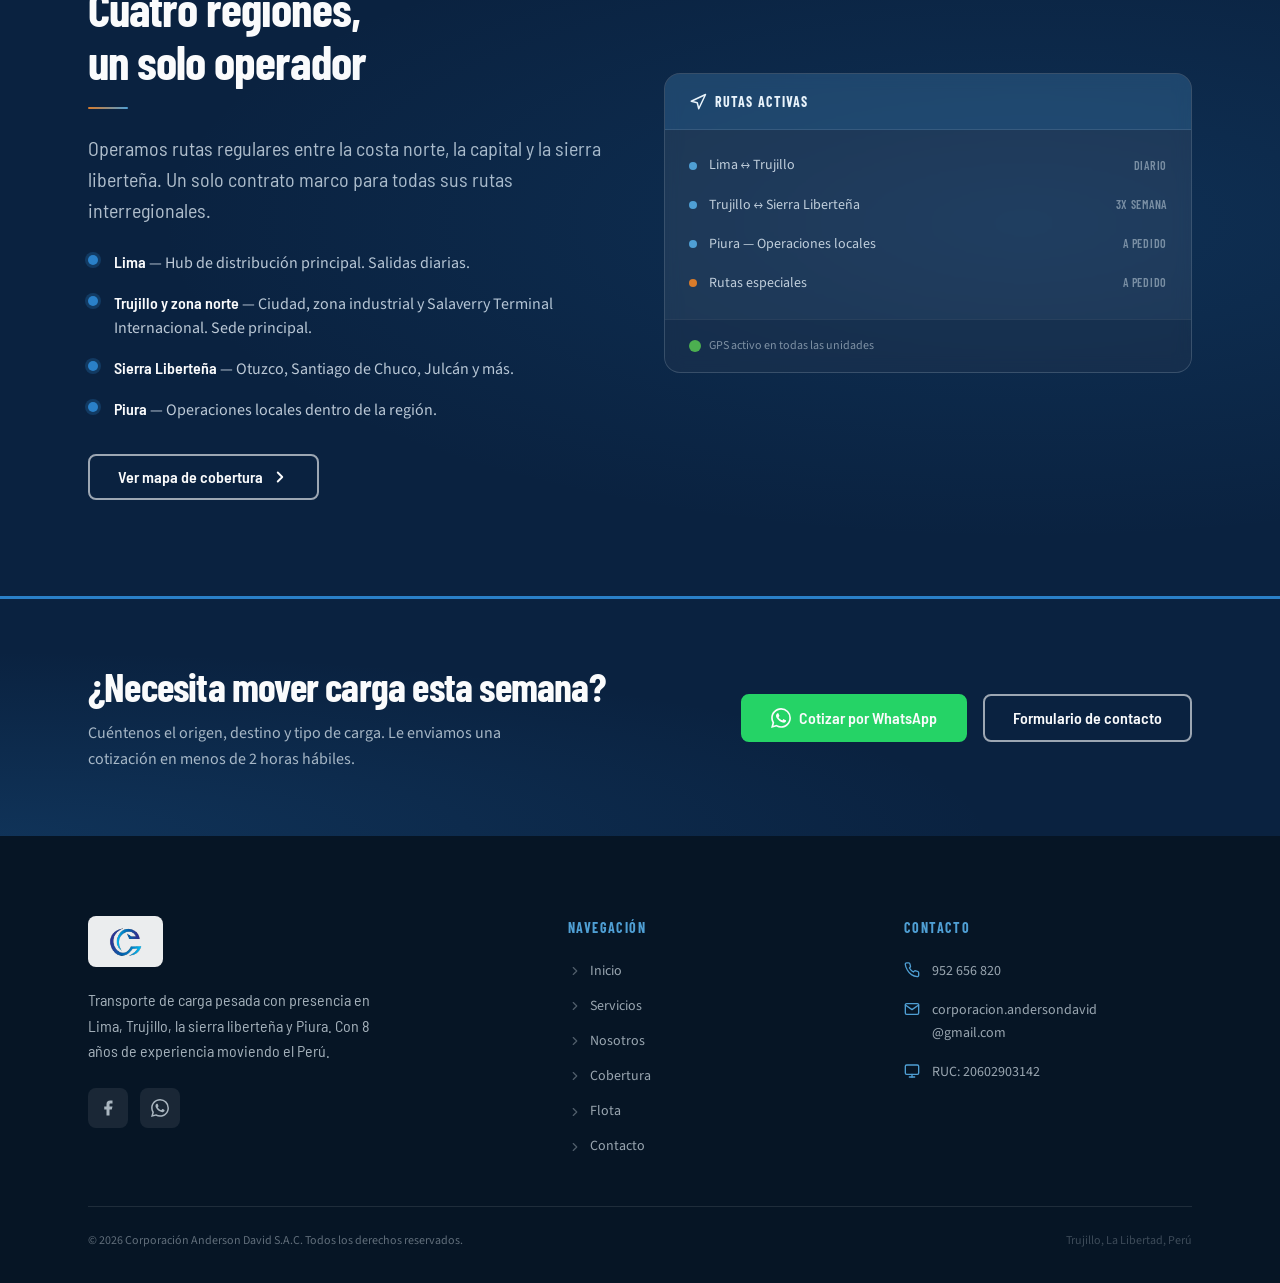
==== commit 7abb0b36: "feat(home): Servicios s2/s3 gemelas (texto+foto lateral espejadas) + foto s3 reemplaza diagrama - Ce" ====
--- a/index.html
+++ b/index.html
@@ -306,32 +306,29 @@
         </article>
 
         <article class="servicios__cell servicios__cell--s2" data-reveal-wipe>
-          <div class="servicios__cell-photo servicios__cell-photo--top">
-            <img src="assets/images/servicios-s2-carga-pesada-v2.jpg" loading="lazy" class="servicios__cell-img"
-                 alt="Motoniveladora en operación de movimiento de tierras">
-            <div class="servicios__cell-overlay--bottom" aria-hidden="true"></div>
-          </div>
-          <div class="servicios__cell-copy servicios__cell-copy--solid">
+          <div class="servicios__cell-copy">
             <span class="servicios__cell-index">02</span>
             <h3 class="servicios__cell-title">Carga pesada e industrial</h3>
             <p class="servicios__cell-desc">Maquinaria, equipos industriales y cargas de gran tonelaje. Grúas y equipos de maniobra disponibles para carga/descarga.</p>
             <a href="servicios.html#industrial" class="servicios__cell-link">Ver detalle<span aria-hidden="true"> →</span></a>
           </div>
+          <div class="servicios__cell-photo servicios__cell-photo--side">
+            <img src="assets/images/servicios-s2-carga-pesada-v2.jpg" loading="lazy" class="servicios__cell-img"
+                 alt="Motoniveladora en operación de movimiento de tierras">
+          </div>
         </article>
 
-        <article class="servicios__cell servicios__cell--s3" data-draw-route>
-          <div class="servicios__cell-copy" style="background:transparent;padding:0;">
+        <article class="servicios__cell servicios__cell--s3" data-reveal-wipe>
+          <div class="servicios__cell-copy">
             <span class="servicios__cell-index">03</span>
             <h3 class="servicios__cell-title">Distribución regional</h3>
             <p class="servicios__cell-desc">Rutas periódicas Lima, Trujillo, sierra liberteña y operaciones locales en Piura. Programación semanal con ventanas horarias definidas.</p>
             <a href="servicios.html#regional" class="servicios__cell-link">Ver detalle<span aria-hidden="true"> →</span></a>
           </div>
-          <svg class="servicios__route-svg" viewBox="0 0 200 140" aria-hidden="true">
-            <circle cx="20" cy="115" r="4" fill="currentColor"/>
-            <circle cx="100" cy="30" r="4" fill="currentColor"/>
-            <circle cx="180" cy="115" r="4" fill="currentColor"/>
-            <path class="servicios__route-path" d="M20 115 L100 30 L180 115" fill="none" stroke="currentColor" stroke-width="2"/>
-          </svg>
+          <div class="servicios__cell-photo servicios__cell-photo--side">
+            <img src="assets/images/servicios-s3-distribucion.jpg" loading="lazy" class="servicios__cell-img"
+                 alt="Cargador frontal y camiones volquete en operación de acopio de material">
+          </div>
         </article>
       </div>
     </section>
--- a/css/home.css
+++ b/css/home.css
@@ -388,8 +388,8 @@
 .servicios__grid{display:grid;grid-template-columns:1.35fr 1fr;grid-template-areas:"s1 s1" "s2 s3";gap:clamp(1.5rem,3vw,2rem);}
 .servicios__cell{position:relative;}
 .servicios__cell--s1{grid-area:s1;min-height:420px;overflow:hidden;}
-.servicios__cell--s2{grid-area:s2;min-height:380px;display:flex;flex-direction:column;}
-.servicios__cell--s3{grid-area:s3;min-height:380px;background:var(--color-navy,#0A2240);display:flex;flex-direction:column;justify-content:space-between;padding:1.75rem;overflow:hidden;}
+.servicios__cell--s2{grid-area:s2;min-height:380px;background:var(--color-navy,#0A2240);display:grid;grid-template-columns:1fr 1fr;grid-template-areas:"text photo";overflow:hidden;}
+.servicios__cell--s3{grid-area:s3;min-height:380px;background:var(--color-navy,#0A2240);display:grid;grid-template-columns:1fr 1fr;grid-template-areas:"photo text";overflow:hidden;}
 
 .servicios__cell-photo{position:absolute;inset:0;overflow:hidden;}
 .servicios__cell-img{width:100%;height:120%;object-fit:cover;display:block;will-change:transform;}
@@ -400,20 +400,17 @@
 .servicios__cell--s1 .servicios__cell-title,.servicios__cell--s1 .servicios__cell-desc{color:#fff;}
 .servicios__cell--s1 .servicios__cell-link{color:var(--color-sky,#2A80C8);}
 
-.servicios__cell-photo--top{position:relative;height:55%;overflow:hidden;clip-path:inset(0 100% 0 0);transition:clip-path .9s cubic-bezier(.16,1,.3,1);}
-.servicios__cell--s2.is-visible .servicios__cell-photo--top{clip-path:inset(0 0 0 0);}
-/* FIX iter.2: la img de s2 va FUERA DE FLUJO (como la de s1). En el flujo, height:100% dentro de photo-top{height:55%} hacía que la img aportara su altura intrínseca cuando la cadena de % se volvía indefinida (mobile min-height:auto / breakpoints intermedios), inflando la celda y estirando s3 (bloque navy vacío). */
-.servicios__cell--s2 .servicios__cell-img{position:absolute;inset:0;width:100%;height:100%;object-fit:cover;}
-.servicios__cell-overlay--bottom{position:absolute;inset:0;background:linear-gradient(to bottom,rgba(10,34,64,0) 60%,var(--color-navy,#0A2240) 100%);}
-.servicios__cell-copy--solid{background:var(--color-navy,#0A2240);color:#fff;padding:1.5rem;flex:1;}
+/* iter.2b: s2/s3 gemelas — copy + foto lateral espejadas. La img va FUERA DE FLUJO (no infla la celda) y el reveal es un wipe (clip-path), mismo mecanismo en ambas; espejado en la direccion. */
+.servicios__cell--s2 .servicios__cell-copy,.servicios__cell--s3 .servicios__cell-copy{grid-area:text;padding:1.75rem;align-self:center;}
+.servicios__cell-photo--side{grid-area:photo;position:relative;overflow:hidden;clip-path:inset(0 100% 0 0);transition:clip-path .9s cubic-bezier(.16,1,.3,1);}
+.servicios__cell--s3 .servicios__cell-photo--side{clip-path:inset(0 0 0 100%);}
+.servicios__cell.is-visible .servicios__cell-photo--side{clip-path:inset(0 0 0 0);}
+.servicios__cell-photo--side .servicios__cell-img{position:absolute;inset:0;width:100%;height:100%;object-fit:cover;}
 .servicios__cell--s2 .servicios__cell-title,.servicios__cell--s2 .servicios__cell-desc{color:#fff;}
 .servicios__cell--s2 .servicios__cell-link{color:var(--color-sky,#2A80C8);}
 
 .servicios__cell--s3 .servicios__cell-title,.servicios__cell--s3 .servicios__cell-desc{color:#fff;}
 .servicios__cell--s3 .servicios__cell-link{color:var(--color-sky,#2A80C8);}
-.servicios__route-svg{width:100%;height:110px;color:var(--color-amber,#D97B2A);align-self:center;}
-.servicios__route-path{stroke-dasharray:260;stroke-dashoffset:260;transition:stroke-dashoffset 1.4s ease-out;}
-.servicios__cell--s3.is-visible .servicios__route-path{stroke-dashoffset:0;}
 
 .servicios__cell-index{font-family:var(--font-display,'Barlow Condensed',sans-serif);font-size:1.5rem;font-weight:600;color:var(--color-amber-deep,#C06A1E);display:block;margin-bottom:.35rem;}
 .servicios__cell-title{font-family:var(--font-display,'Barlow Condensed',sans-serif);font-size:clamp(1.2rem,1.6vw,1.5rem);font-weight:600;text-transform:uppercase;color:var(--color-navy,#0A2240);margin:0 0 .5rem;}
@@ -424,16 +421,15 @@
 .servicios__cell-link:hover span{transform:translateX(3px);}
 
 @media (prefers-reduced-motion:reduce){
-  .servicios__cell-photo--top{clip-path:inset(0 0 0 0) !important;transition:none;}
-  .servicios__route-path{stroke-dashoffset:0 !important;transition:none;}
+  .servicios__cell-photo--side{clip-path:inset(0 0 0 0) !important;transition:none;}
   .servicios__cell-img{transform:none !important;}
 }
 
 @media (max-width:768px){
   .servicios__grid{grid-template-columns:1fr;grid-template-areas:"s1" "s2" "s3";}
   .servicios__cell--s1{min-height:320px;}
-  .servicios__cell--s2,.servicios__cell--s3{min-height:auto;}
-  .servicios__cell-photo--top{height:220px;} /* altura definida en mobile: como la img es absolute, evita que la foto colapse cuando la celda es auto */
+  .servicios__cell--s2,.servicios__cell--s3{min-height:auto;grid-template-columns:1fr;grid-template-areas:"photo" "text";}
+  .servicios__cell-photo--side{height:220px;} /* mobile: apila foto(220px) sobre texto; la img es absolute -> necesita altura definida */
   .servicios__gps-band{flex-wrap:wrap;}
 }
 
